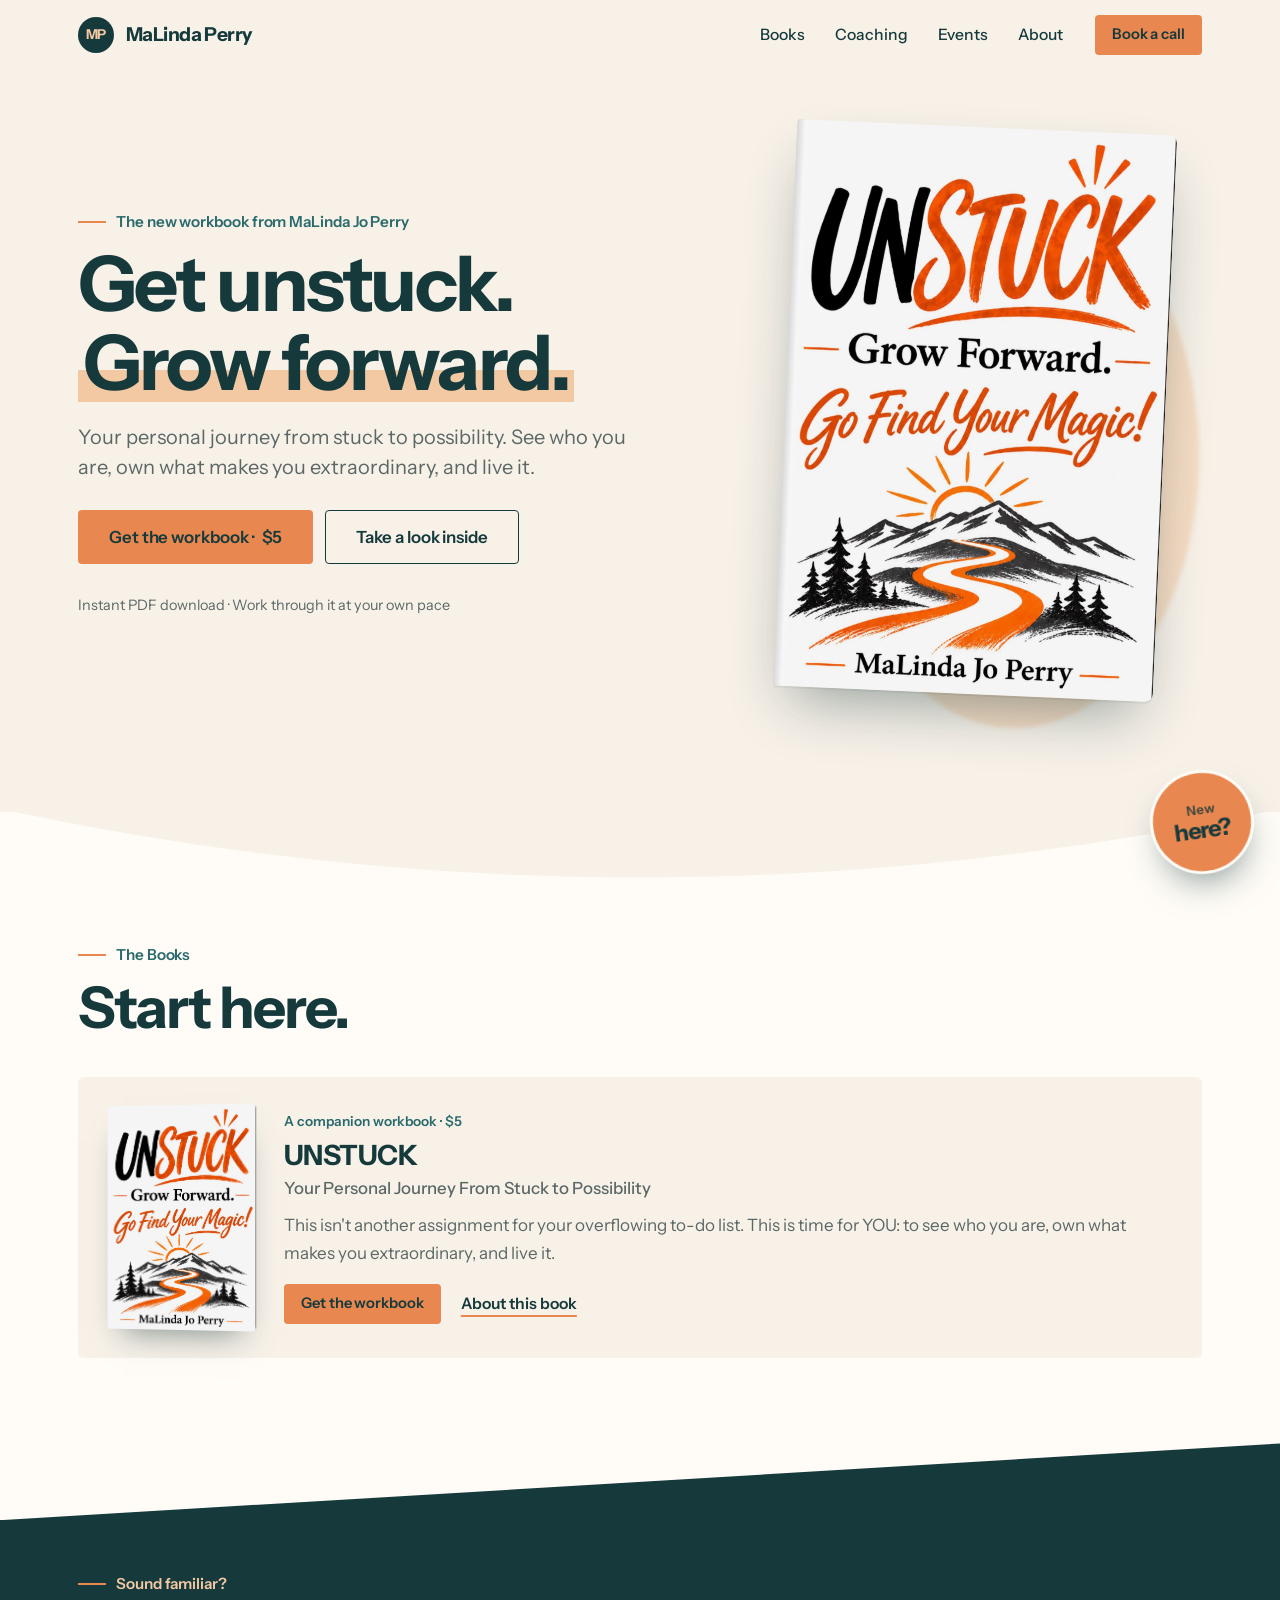
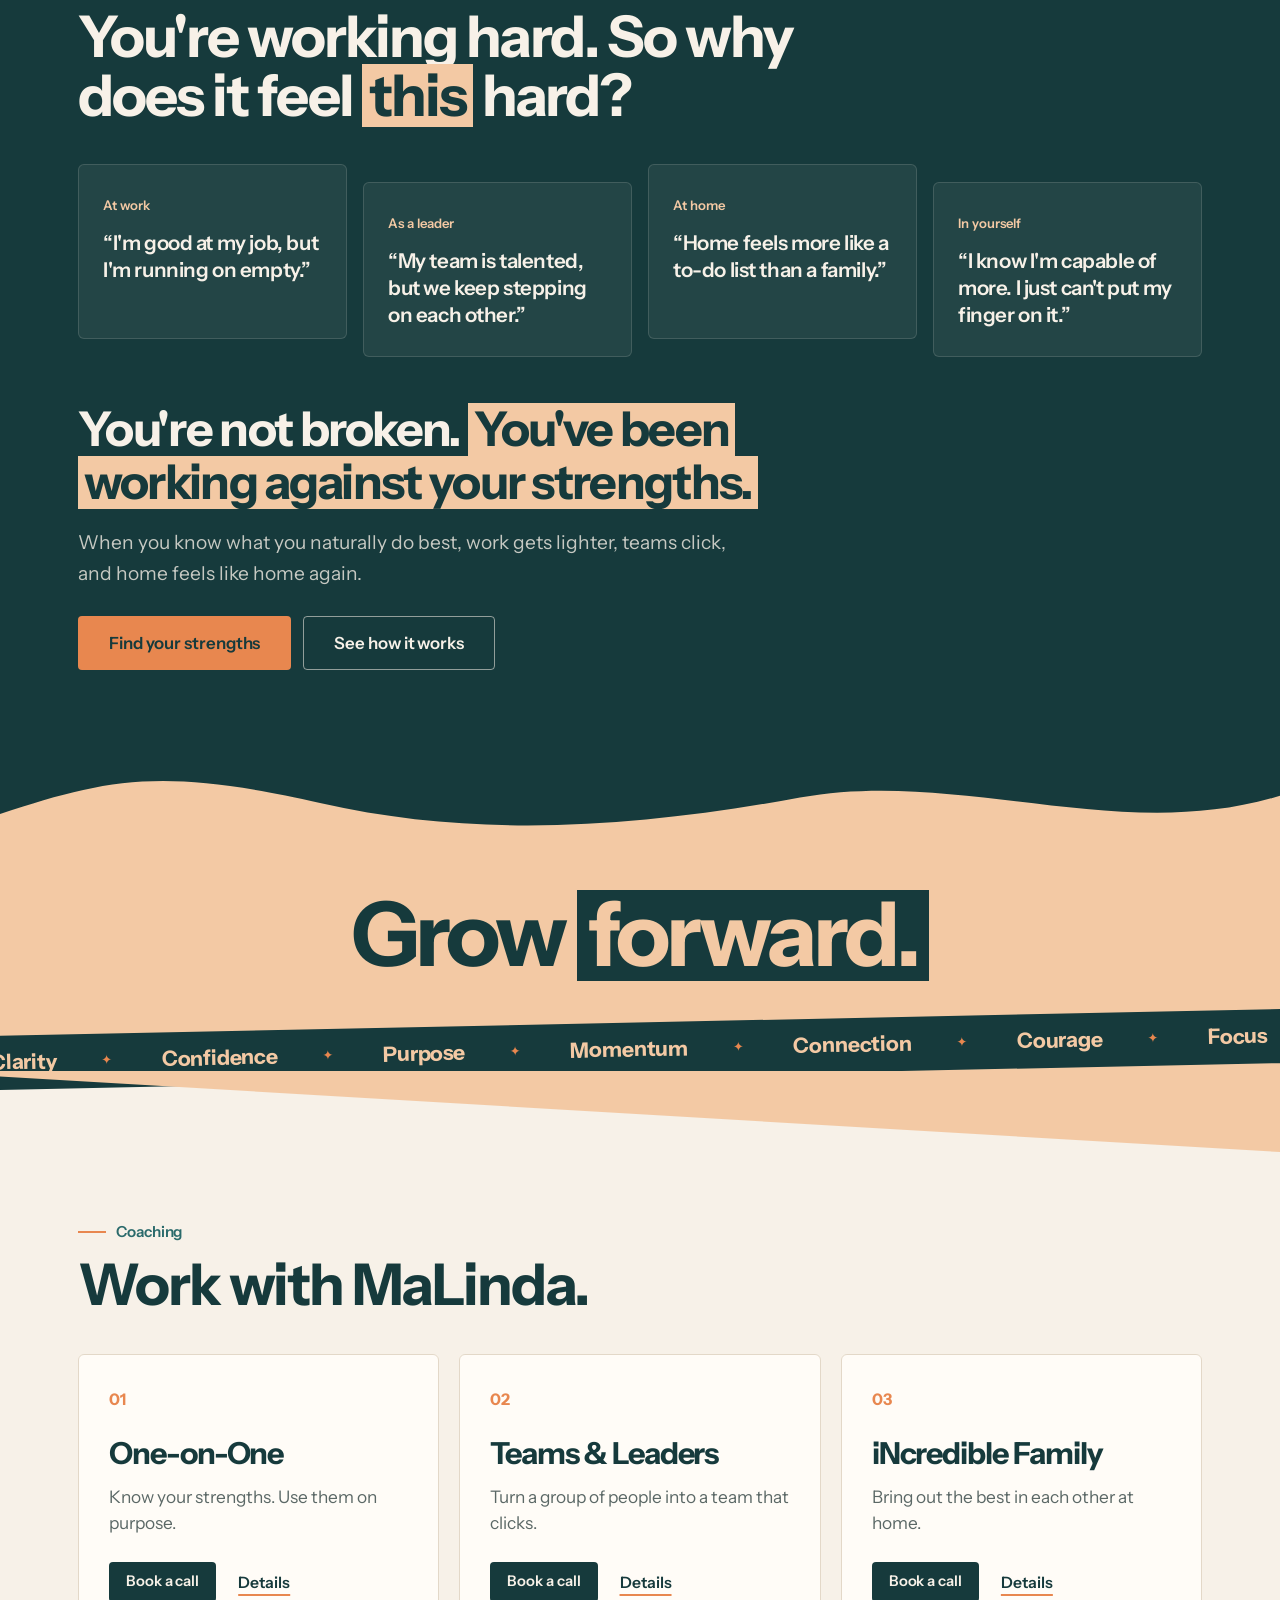
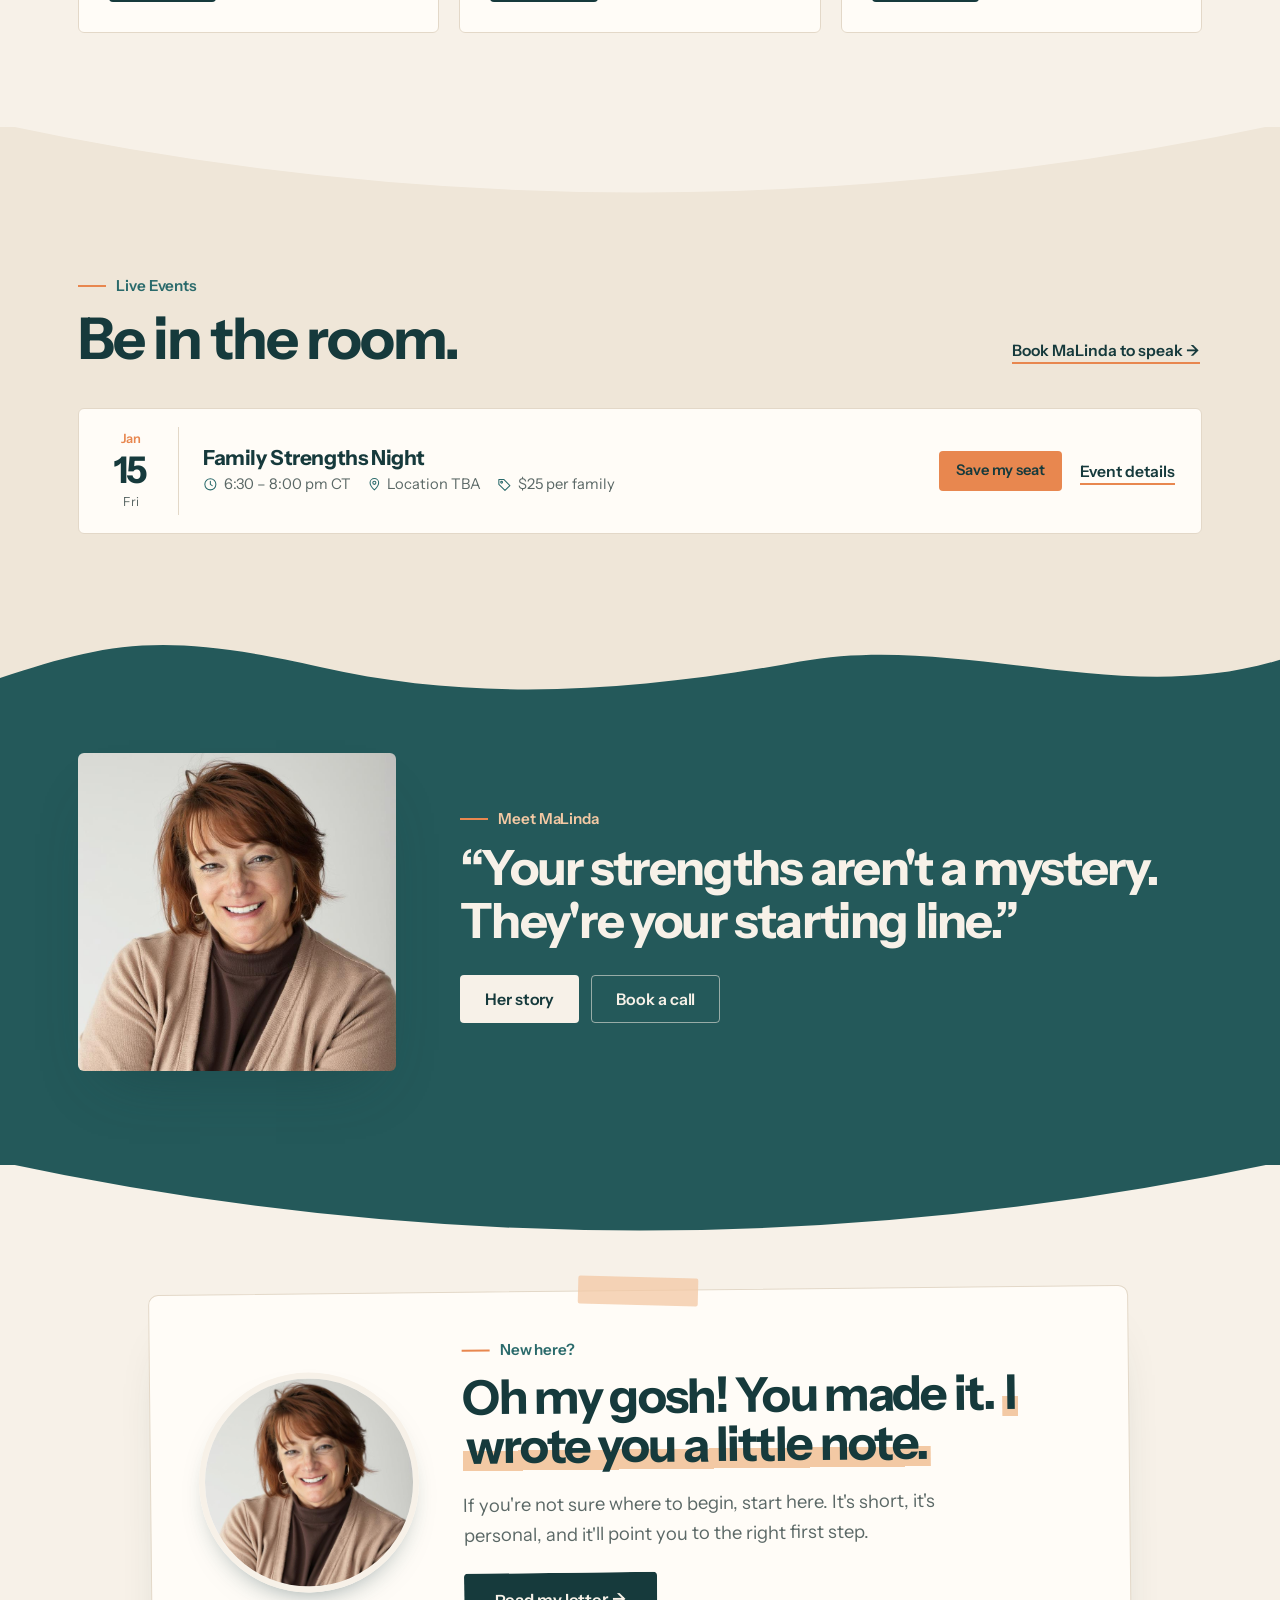
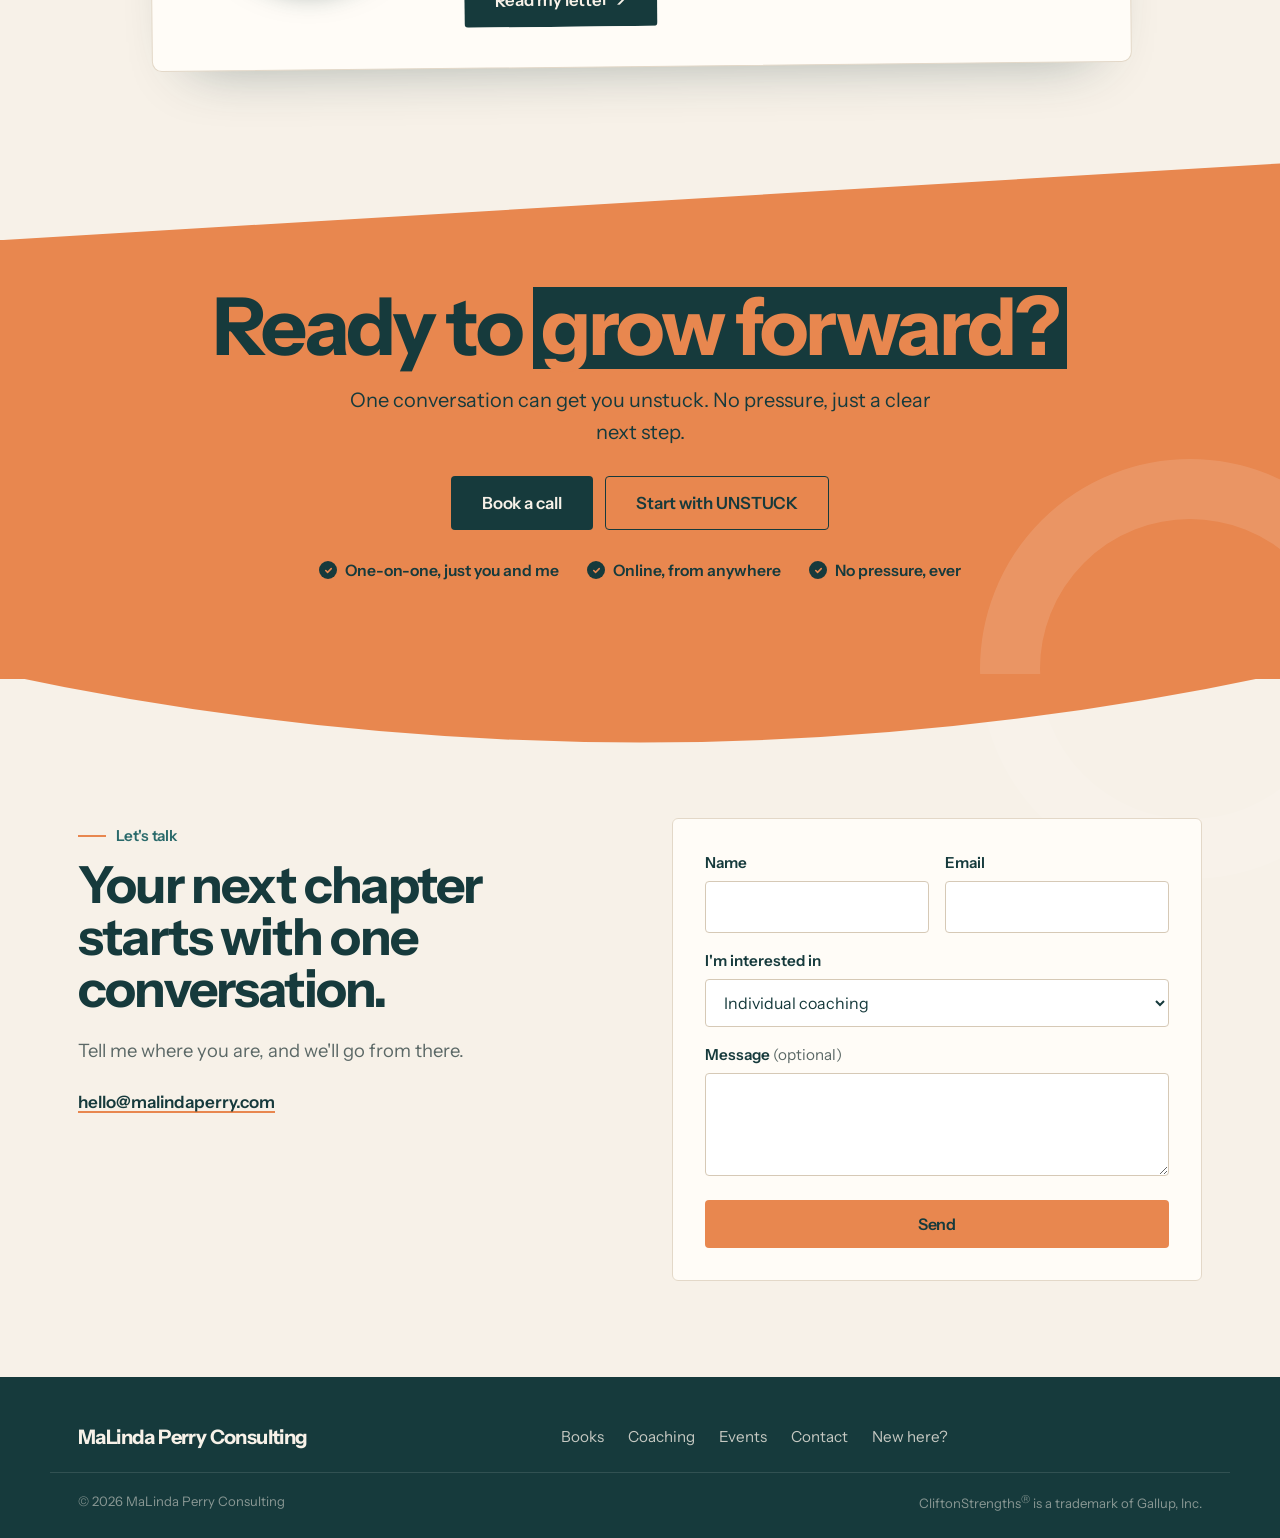
==== public/index.html @ b58b0372 "Buy buttons open Payhip checkout in a new tab (Payhip no longer supports on-page overlay) Co-Authore" ====
<!DOCTYPE html>
<html lang="en">
<head>
  <meta charset="UTF-8">
  <meta name="viewport" content="width=device-width, initial-scale=1">
  <title>MaLinda Perry | Strengths Coach</title>
  <meta name="description" content="Strengths coaching for leaders, teams and families with MaLinda Perry. Books, coaching and live events powered by Gallup CliftonStrengths and iNcredible Family.">
  <link rel="canonical" href="https://malindaperryconsulting.com/">
  <meta property="og:title" content="MaLinda Perry | Strengths Coach">
  <meta property="og:description" content="Stop fixing what's wrong. Build on what's strong.">
  <meta property="og:image" content="https://malindaperryconsulting.com/images/books/unstuck.jpg">
  <meta property="og:url" content="https://malindaperryconsulting.com/">
  <meta name="theme-color" content="#F7F1E8">
  <link rel="icon" href="images/favicon.svg" type="image/svg+xml">
  <link rel="preconnect" href="https://fonts.googleapis.com">
  <link rel="preconnect" href="https://fonts.gstatic.com" crossorigin>
  <link href="https://fonts.googleapis.com/css2?family=Instrument+Sans:wght@400;500;600;700&display=swap" rel="stylesheet">
  <link rel="stylesheet" href="css/site.css?v=23">
</head>
<body>
  <a class="skip" href="#main">Skip to content</a>

  <!-- ============ HEADER ============ -->
  <header class="header" id="top">
    <div class="wrap header-inner">
      <a href="#top" class="brand" aria-label="MaLinda Perry, back to top">
        <span class="brand-mark" aria-hidden="true">MP</span>
        <span class="brand-text">MaLinda Perry</span>
      </a>
      <nav class="nav" id="nav" aria-label="Main">
        <a href="#books">Books</a>
        <a href="#coaching">Coaching</a>
        <a href="#events">Events</a>
        <a href="#about">About</a>
      </nav>
      <a href="#contact" class="btn btn-primary btn-sm js-schedule header-cta">Book a call</a>
      <button class="menu-btn" id="menuBtn" aria-controls="nav" aria-expanded="false" aria-label="Open menu">
        <span></span><span></span>
      </button>
    </div>
  </header>

  <main id="main">

    <!-- ============ HERO ============ -->
    <section class="hero hero-book">
      <div class="wrap hero-grid">
        <div class="hero-copy">
          <p class="kicker">The new workbook from MaLinda Jo Perry</p>
          <h1>Get unstuck. <em>Grow forward.</em></h1>
          <p class="lede">Your personal journey from stuck to possibility. See who you are, own what makes you extraordinary, and live it.</p>
          <div class="hero-actions">
            <a href="https://payhip.com/buy?link=xB8tP" class="btn btn-primary btn-lg" target="_blank" rel="noopener">Get the workbook &middot; <span class="js-price">$5</span></a>
            <a href="/unstuck" class="btn btn-outline-light btn-lg">Take a look inside</a>
          </div>
          <p class="powered">Instant PDF download &middot; Work through it at your own pace</p>
        </div>
        <figure class="hero-cover">
          <a href="/unstuck" aria-label="About the UNSTUCK workbook">
            <img src="images/books/unstuck.jpg" alt="UNSTUCK: Grow Forward. Go Find Your Magic! by MaLinda Jo Perry" width="1097" height="1638">
          </a>
        </figure>
      </div>
    </section>

    <!-- ============ BOOKS (first) ============ -->
    <section class="books-band edge edge-curve" style="--from: var(--cream)" id="books" aria-labelledby="books-title">
      <div class="wrap">
        <header class="head head-light">
          <p class="kicker">The Books</p>
          <h2 id="books-title">Start here.</h2>
        </header>
        <div class="books" id="bookList"><!-- filled from js/site-data.js --></div>
      </div>
    </section>

    <!-- ============ SOUND FAMILIAR? (emotional hook) ============ -->
    <section class="feel edge edge-tilt" style="--from: var(--paper)" aria-labelledby="feel-title">
      <div class="wrap">
        <header class="head">
          <p class="kicker">Sound familiar?</p>
          <h2 id="feel-title">You're working hard. So why does it feel <span class="hl">this</span> hard?</h2>
        </header>
        <div class="feel-grid">
          <blockquote class="feel-card"><span class="feel-tag">At work</span><p>&ldquo;I'm good at my job, but I'm running on empty.&rdquo;</p></blockquote>
          <blockquote class="feel-card"><span class="feel-tag">As a leader</span><p>&ldquo;My team is talented, but we keep stepping on each other.&rdquo;</p></blockquote>
          <blockquote class="feel-card"><span class="feel-tag">At home</span><p>&ldquo;Home feels more like a to-do list than a family.&rdquo;</p></blockquote>
          <blockquote class="feel-card"><span class="feel-tag">In yourself</span><p>&ldquo;I know I'm capable of more. I just can't put my finger on it.&rdquo;</p></blockquote>
        </div>
        <div class="feel-turn">
          <p class="feel-big">You're not broken. <span class="hl">You've been working against your strengths.</span></p>
          <p class="feel-sub">When you know what you naturally do best, work gets lighter, teams click, and home feels like home again.</p>
          <div class="hero-actions">
            <a href="#contact" class="btn btn-primary btn-lg js-schedule">Find your strengths</a>
            <a href="#coaching" class="btn btn-outline-light btn-lg">See how it works</a>
          </div>
        </div>
      </div>
    </section>

    <!-- ============ STATEMENT ============ -->
    <section class="statement edge edge-wave" style="--from: var(--espresso)" aria-label="What changes">
      <div class="wrap">
        <p>Grow <span>forward.</span></p>
      </div>
      <div class="ribbon" aria-hidden="true">
        <div class="ribbon-track">
          <span>Clarity</span><span>Confidence</span><span>Purpose</span><span>Momentum</span><span>Connection</span><span>Courage</span><span>Focus</span><span>Joy</span>
          <span>Clarity</span><span>Confidence</span><span>Purpose</span><span>Momentum</span><span>Connection</span><span>Courage</span><span>Focus</span><span>Joy</span>
        </div>
      </div>
    </section>

    <!-- ============ COACHING ============ -->
    <section class="section edge edge-tilt-r" style="--from: var(--apricot)" id="coaching" aria-labelledby="coaching-title">
      <div class="wrap">
        <header class="head">
          <p class="kicker kicker-dark">Coaching</p>
          <h2 id="coaching-title">Work with MaLinda.</h2>
        </header>

        <div class="offers">
          <article class="offer">
            <span class="offer-n">01</span>
            <h3>One-on-One</h3>
            <p>Know your strengths. Use them on purpose.</p>
            <div class="offer-actions">
              <a href="#contact" class="btn btn-teal btn-sm js-schedule" data-interest="Individual coaching">Book a call</a>
              <button class="btn-text" data-modal="m-individual">Details</button>
            </div>
          </article>
          <article class="offer">
            <span class="offer-n">02</span>
            <h3>Teams &amp; Leaders</h3>
            <p>Turn a group of people into a team that clicks.</p>
            <div class="offer-actions">
              <a href="#contact" class="btn btn-teal btn-sm js-schedule" data-interest="Team coaching">Book a call</a>
              <button class="btn-text" data-modal="m-team">Details</button>
            </div>
          </article>
          <article class="offer">
            <span class="offer-n">03</span>
            <h3>iNcredible Family</h3>
            <p>Bring out the best in each other at home.</p>
            <div class="offer-actions">
              <a href="#contact" class="btn btn-teal btn-sm js-schedule" data-interest="Family coaching">Book a call</a>
              <button class="btn-text" data-modal="m-family">Details</button>
            </div>
          </article>
        </div>
      </div>
    </section>

    <!-- ============ EVENTS ============ -->
    <section class="section section-alt edge edge-curve" style="--from: var(--cream)" id="events" aria-labelledby="events-title">
      <div class="wrap">
        <header class="head head-row">
          <div>
            <p class="kicker kicker-dark">Live Events</p>
            <h2 id="events-title">Be in the room.</h2>
          </div>
          <a href="#contact" class="btn-text js-interest" data-interest="Speaking / event">Book MaLinda to speak &rarr;</a>
        </header>
        <div class="events" id="eventList"><!-- filled from js/site-data.js --></div>
      </div>
    </section>

    <!-- ============ ABOUT ============ -->
    <section class="about edge edge-wave" style="--from: var(--cream-2)" id="about" aria-labelledby="about-title">
      <div class="wrap about-grid">
        <div class="about-photo">
          <img src="images/headshot.jpg" alt="" width="896" height="1088" loading="lazy">
        </div>
        <div class="about-copy">
          <p class="kicker">Meet MaLinda</p>
          <h2 id="about-title">&ldquo;Your strengths aren't a mystery. They're your starting line.&rdquo;</h2>
          <div class="hero-actions">
            <button class="btn btn-light" data-modal="m-about">Her story</button>
            <a href="#contact" class="btn btn-outline-light js-schedule">Book a call</a>
          </div>
        </div>
      </div>
    </section>

    <!-- ============ NEW HERE? (leads to MaLinda's letter at /start) ============ -->
    <section class="new-here edge edge-curve" style="--from: var(--lagoon-dark)" aria-labelledby="new-title">
      <div class="wrap">
        <a href="/start" class="note-card">
          <img class="note-photo" src="images/headshot.jpg" alt="" width="896" height="1088" loading="lazy">
          <div class="note-body">
            <p class="kicker">New here?</p>
            <h2 id="new-title">Oh my gosh! You made it. <span class="hl">I wrote you a little note.</span></h2>
            <p class="note-sub">If you're not sure where to begin, start here. It's short, it's personal, and it'll point you to the right first step.</p>
            <span class="btn btn-teal btn-lg">Read my letter &rarr;</span>
          </div>
        </a>
      </div>
    </section>

    <!-- ============ BIG CALL TO ACTION ============ -->
    <section class="cta-band edge edge-tilt" style="--from: var(--cream)" aria-labelledby="cta-title">
      <div class="wrap cta-inner">
        <h2 id="cta-title">Ready to <span class="hl-dark">grow forward?</span></h2>
        <p class="cta-sub">One conversation can get you unstuck. No pressure, just a clear next step.</p>
        <div class="hero-actions cta-actions">
          <a href="#contact" class="btn btn-teal btn-lg js-schedule">Book a call</a>
          <a href="#books" class="btn btn-ghost btn-lg">Start with UNSTUCK</a>
        </div>
        <ul class="assure">
          <li>One-on-one, just you and me</li>
          <li>Online, from anywhere</li>
          <li>No pressure, ever</li>
        </ul>
      </div>
    </section>

    <!-- ============ CONTACT ============ -->
    <section class="section edge edge-curve" style="--from: var(--terracotta)" id="contact" aria-labelledby="contact-title">
      <div class="wrap contact-grid">
        <div>
          <p class="kicker kicker-dark">Let's talk</p>
          <h2 id="contact-title">Your next chapter starts with one conversation.</h2>
          <p class="sub">Tell me where you are, and we'll go from there.</p>
          <a href="#contact" class="btn btn-teal js-schedule schedule-only" hidden>Pick a time</a>
          <p class="mail"><a class="js-email" href="#">Email</a></p>
        </div>

        <form class="form" name="contact" method="POST" action="/api/contact">
          <p class="hp"><label>Leave this empty: <input name="company" tabindex="-1" autocomplete="off"></label></p>
          <div class="field-row">
            <div class="field">
              <label for="f-name">Name</label>
              <input id="f-name" name="name" autocomplete="name" required>
            </div>
            <div class="field">
              <label for="f-email">Email</label>
              <input id="f-email" type="email" name="email" autocomplete="email" required>
            </div>
          </div>
          <div class="field">
            <label for="f-interest">I'm interested in</label>
            <select id="f-interest" name="interest">
              <option>Individual coaching</option>
              <option>Team coaching</option>
              <option>Family coaching</option>
              <option>Books</option>
              <option>An event</option>
              <option>Speaking / event</option>
              <option>Something else</option>
            </select>
          </div>
          <div class="field">
            <label for="f-msg">Message <span class="opt">(optional)</span></label>
            <textarea id="f-msg" name="message" rows="3"></textarea>
          </div>
          <button class="btn btn-primary btn-block" type="submit">Send</button>
        </form>
      </div>
    </section>
  </main>

  <!-- ============ FOOTER ============ -->
  <footer class="footer">
    <div class="wrap footer-inner">
      <p class="footer-brand">MaLinda Perry Consulting</p>
      <nav class="footer-nav" aria-label="Footer">
        <a href="#books">Books</a>
        <a href="#coaching">Coaching</a>
        <a href="#events">Events</a>
        <a href="#contact">Contact</a>
        <a href="/start">New here?</a>
      </nav>
      <div class="footer-social" id="social"></div>
    </div>
    <div class="wrap footer-legal">
      <p>&copy; <span id="year">2026</span> MaLinda Perry Consulting</p>
      <p>CliftonStrengths<sup>®</sup> is a trademark of Gallup, Inc.</p>
    </div>
  </footer>

  <!-- Round "New here?" button, always in reach (goes to MaLinda's letter) -->
  <a href="/start" class="new-round" aria-label="New here? Read MaLinda's note on where to start">
    <span class="new-round-top">New</span>
    <span class="new-round-main">here?</span>
  </a>

  <!-- Mobile sticky action bar -->
  <nav class="mobile-bar" aria-label="Quick actions">
    <a href="#contact" class="btn btn-primary btn-sm js-schedule">Book a call</a>
    <a href="#books" class="btn btn-ghost btn-sm">Books</a>
    <a href="#events" class="btn btn-ghost btn-sm">Events</a>
  </nav>

  <!-- ============ MODAL SHELL ============ -->
  <dialog class="modal" id="modal" aria-labelledby="modal-title">
    <div class="modal-inner">
      <button class="modal-close" data-close aria-label="Close">
        <svg viewBox="0 0 24 24"><path d="M6 6l12 12M18 6 6 18"/></svg>
      </button>
      <div id="modalBody"></div>
    </div>
  </dialog>

  <!-- ============ MODAL CONTENT ============ -->
  <template id="m-individual">
    <p class="kicker kicker-dark">One-on-One</p>
    <h2 id="modal-title">Know your strengths. Use them on purpose.</h2>
    <p>For anyone at a crossroads, stepping into something bigger, or ready to stop second-guessing what they're good at.</p>
    <ul class="ticks">
      <li>Your CliftonStrengths assessment and full results</li>
      <li>A one-on-one debrief of your top strengths</li>
      <li>Coaching sessions by video or phone</li>
      <li>A clear plan after every session</li>
    </ul>
    <div class="modal-actions">
      <a href="#contact" class="btn btn-primary js-schedule" data-interest="Individual coaching">Book a call</a>
    </div>
  </template>

  <template id="m-team">
    <p class="kicker kicker-dark">Teams &amp; Leaders</p>
    <h2 id="modal-title">Turn a group of people into a team that clicks.</h2>
    <p>See how each person works best, divide the work around it, and cut the friction.</p>
    <ul class="ticks">
      <li>CliftonStrengths for every team member</li>
      <li>A team strengths map you'll keep using</li>
      <li>Live workshop, half or full day, on-site or online</li>
      <li>Follow-up coaching for leaders</li>
    </ul>
    <div class="modal-actions">
      <a href="#contact" class="btn btn-primary js-schedule" data-interest="Team coaching">Talk about your team</a>
    </div>
  </template>

  <template id="m-family">
    <p class="kicker kicker-dark">iNcredible Family</p>
    <h2 id="modal-title">Bring out the best in each other at home.</h2>
    <p>Strengths aren't just for work. Help everyone in the family see what they bring, and use it every day.</p>
    <ul class="ticks">
      <li>Strengths insights for each family member</li>
      <li>Guided family sessions</li>
      <li>Simple tools for routines, conflict and encouragement</li>
      <li>Support for busy working parents</li>
    </ul>
    <div class="modal-actions">
      <a href="#contact" class="btn btn-primary js-schedule" data-interest="Family coaching">Book a family call</a>
    </div>
  </template>

  <template id="m-about">
    <p class="kicker kicker-dark">Meet MaLinda</p>
    <h2 id="modal-title">MaLinda Perry</h2>
    <!-- TODO: replace with MaLinda's own bio (background, certifications, family, where she's based). -->
    <p>MaLinda Perry is a Gallup Certified Strengths Coach, an iNcredible Family Master Coach, and the author of <em>UNSTUCK: Your Personal Journey From Stuck to Possibility</em>. She works with individuals, teams and families.</p>
    <p>She uses Gallup's CliftonStrengths and the iNcredible Family approach to help people name what they do best and build their lives and work around it.</p>
    <div class="modal-actions">
      <a href="#contact" class="btn btn-primary js-schedule">Book a call</a>
    </div>
  </template>

  <script src="js/site-data.js?v=6"></script>
  <script src="js/site.js?v=6"></script>
</body>
</html>
---- public/css/site.css ----
/* =============================================================
   MaLinda Perry — main site
   Confident like a bestselling-author site (big sentence-case
   headlines, highlighter accents, lots of air), warmed with a
   Venice-over-coffee palette: cream, espresso, apricot, terracotta,
   lagoon teal.
   ============================================================= */
:root {
  --cream: #F7F1E8;
  --cream-2: #EFE6D8;
  --paper: #FFFCF7;
  --espresso: #163A3C;       /* deep teal: text + dark sections (name kept for the stylesheet) */
  --espresso-2: #1F4B4D;
  --muted: #5B6866;
  --line: #E3D8C8;
  --terracotta: #E8874F;     /* main buttons: light orange with deep-teal text */
  --terracotta-hi: #DD7740;
  --apricot: #F3C9A4;        /* highlighter swipe */
  --apricot-soft: #F8E2CE;
  --lagoon: #2A6A6B;         /* secondary accent */
  --lagoon-dark: #24595A;
  --on-dark: rgba(247, 241, 232, .78);

  --display: "Instrument Sans", "Inter", system-ui, -apple-system, "Segoe UI", sans-serif;
  --sans: "Instrument Sans", "Inter", system-ui, -apple-system, "Segoe UI", Roboto, sans-serif;
  --radius: 6px;
  --shadow-lg: 0 30px 60px -30px rgba(22, 58, 60, .45);
  --wrap: 1180px;
  --header-h: 70px;
}

*, *::before, *::after { box-sizing: border-box; }
html { scroll-behavior: smooth; scroll-padding-top: var(--header-h); -webkit-text-size-adjust: 100%; }
body { margin: 0; background: var(--cream); color: var(--espresso); font: 400 17px/1.6 var(--sans); -webkit-font-smoothing: antialiased; overflow-x: hidden; }
img { max-width: 100%; display: block; height: auto; }
a { color: var(--espresso); text-underline-offset: 3px; }
h1, h2, h3 { font-family: var(--display); font-weight: 700; line-height: 1.02; margin: 0 0 .4em; letter-spacing: -.035em; color: var(--espresso); }
h2 { font-size: clamp(2.2rem, 4.6vw, 3.6rem); }
h3 { font-size: 1.4rem; line-height: 1.15; letter-spacing: -.02em; }
p { margin: 0 0 1em; }
svg { width: 1em; height: 1em; fill: none; stroke: currentColor; stroke-width: 1.7; stroke-linecap: round; stroke-linejoin: round; }
:focus-visible { outline: 3px solid var(--terracotta); outline-offset: 3px; border-radius: 4px; }
[hidden] { display: none !important; }
.sr-only { position: absolute; width: 1px; height: 1px; overflow: hidden; clip: rect(0 0 0 0); white-space: nowrap; }
.skip { position: absolute; left: 12px; top: -60px; background: var(--espresso); color: var(--cream); padding: 10px 16px; border-radius: 4px; z-index: 100; }
.skip:focus { top: 12px; }
.wrap { width: 100%; max-width: var(--wrap); margin: 0 auto; padding: 0 28px; }

/* small label above headings: quiet, sentence case */
.kicker { font: 600 .95rem/1.2 var(--sans); letter-spacing: -.005em; color: var(--lagoon); margin-bottom: 14px; display: inline-flex; align-items: center; gap: 10px; }
.kicker::before { content: ""; width: 28px; height: 2px; background: var(--terracotta); }
.kicker-dark { color: var(--lagoon); }

/* the highlighter swipe, used on key words */
.hl, .hero h1 em, .statement span {
  font-style: normal;
  background: linear-gradient(transparent 58%, var(--apricot) 58%, var(--apricot) 92%, transparent 92%);
  -webkit-box-decoration-break: clone; box-decoration-break: clone;
  padding: 0 .06em;
}

/* ---------- Buttons ---------- */
.btn {
  --bg: var(--espresso); --fg: var(--cream); --bd: transparent;
  display: inline-flex; align-items: center; justify-content: center; gap: 8px;
  min-height: 48px; padding: 12px 24px; font: 600 1rem/1.2 var(--sans); letter-spacing: -.005em;
  color: var(--fg); background: var(--bg); border: 1.5px solid var(--bd); border-radius: 4px;
  text-decoration: none; cursor: pointer; white-space: nowrap;
  transition: background .2s ease, color .2s ease, border-color .2s ease, transform .2s ease;
}
.btn:hover { color: var(--fg); transform: translateY(-1px); }
.btn-lg { min-height: 54px; padding: 14px 30px; font-size: 1.05rem; }
.btn-sm { min-height: 40px; padding: 8px 16px; font-size: .92rem; }
.btn-block { width: 100%; }
.btn-primary { --bg: var(--terracotta); --fg: var(--espresso); }
.btn-primary:hover { --bg: var(--terracotta-hi); }
.btn-teal { --bg: var(--espresso); --fg: var(--cream); }
.btn-teal:hover { --bg: var(--espresso-2); }
.btn-ghost { --bg: transparent; --fg: var(--espresso); --bd: var(--espresso); }
.btn-ghost:hover { --bg: var(--espresso); --fg: var(--cream); }
.btn-light { --bg: var(--cream); --fg: var(--espresso); }
.btn-light:hover { --bg: #fff; --fg: var(--espresso); }
.btn-outline-light { --bg: transparent; --fg: var(--cream); --bd: rgba(247, 241, 232, .55); }
.btn-outline-light:hover { --bg: var(--cream); --bd: var(--cream); --fg: var(--espresso); }
.btn-text { background: none; border: 0; padding: 8px 2px; cursor: pointer; font: 600 .98rem var(--sans); color: var(--espresso); text-decoration: underline; text-decoration-thickness: 2px; text-decoration-color: var(--terracotta); text-underline-offset: 6px; }
.btn-text:hover { color: var(--terracotta); }

/* ---------- Header ---------- */
.header { position: sticky; top: 0; z-index: 50; background: rgba(247, 241, 232, .92); backdrop-filter: saturate(140%) blur(12px); -webkit-backdrop-filter: saturate(140%) blur(12px); border-bottom: 1px solid transparent; transition: border-color .2s; }
.header.scrolled { border-bottom-color: var(--line); }
.header-inner { display: flex; align-items: center; gap: 32px; height: var(--header-h); }
.brand { display: flex; align-items: center; gap: 12px; color: var(--espresso); text-decoration: none; margin-right: auto; }
.brand-mark { width: 36px; height: 36px; display: grid; place-items: center; border-radius: 50%; background: var(--espresso); color: var(--apricot); font: 700 .85rem/1 var(--display); letter-spacing: -.02em; }
.brand-text { font: 700 1.2rem/1 var(--display); letter-spacing: -.03em; }
.nav { display: flex; gap: 30px; }
.nav a { color: var(--espresso); text-decoration: none; font-weight: 500; font-size: .98rem; position: relative; padding: 6px 0; isolation: isolate; }
.nav a::after { content: ""; position: absolute; left: 0; right: 100%; bottom: 4px; height: 6px; background: var(--apricot); z-index: -1; transition: right .25s; }
.nav a:hover::after, .nav a.active::after { right: 0; }
.menu-btn { display: none; }

/* ---------- Hero ---------- */
.hero { position: relative; background: var(--cream); overflow: hidden; padding: 48px 0 80px; }
.glow { display: none; }
.hero-grid { position: relative; display: grid; grid-template-columns: 1.3fr .7fr; gap: 56px; align-items: center; }
.hero h1 { font-size: clamp(2.8rem, 6.2vw, 5.2rem); margin-bottom: 20px; }
.hero h1 em { display: inline; }
.lede { font-size: 1.25rem; line-height: 1.5; color: var(--muted); max-width: 28em; }
.hero-actions { display: flex; flex-wrap: wrap; gap: 12px; margin-top: 28px; }
.hero .btn-outline-light { --fg: var(--espresso); --bd: var(--espresso); }
.hero .btn-outline-light:hover { --bg: var(--espresso); --fg: var(--cream); }
.powered { margin: 30px 0 0; font-size: .9rem; color: var(--muted); }
.hero-photo { margin: 0; position: relative; justify-self: center; width: min(100%, 380px); }
.hero-photo::before { content: ""; position: absolute; inset: 22px -22px -22px 22px; background: var(--apricot-soft); border-radius: var(--radius); }
.hero-photo img { position: relative; width: 100%; aspect-ratio: 4 / 5; object-fit: cover; object-position: 50% 18%; border-radius: var(--radius); box-shadow: var(--shadow-lg); }

/* ---------- Books ---------- */
.books-band { background: var(--paper); padding: 84px 0; border-top: 1px solid var(--line); border-bottom: 1px solid var(--line); }
.head { margin-bottom: 40px; max-width: 720px; }
.head-light h2 { color: var(--espresso); }
.head-row { max-width: none; display: flex; justify-content: space-between; align-items: flex-end; gap: 24px; flex-wrap: wrap; }
.head-row h2 { margin-bottom: 0; }
.books { display: grid; grid-template-columns: repeat(auto-fit, minmax(min(100%, 460px), 1fr)); gap: 28px; }
.book { display: grid; grid-template-columns: 150px 1fr; gap: 28px; align-items: center; padding: 28px; border-radius: var(--radius); background: var(--cream); transition: background .3s; }
.book:hover { background: var(--cream-2); }
.book-cover { aspect-ratio: 2 / 3; border-radius: 2px 5px 5px 2px; overflow: hidden; box-shadow: 0 18px 30px -16px rgba(22, 58, 60, .55), inset 5px 0 0 rgba(0, 0, 0, .12); transform: perspective(800px) rotateY(-8deg); transition: transform .4s; }
.book:hover .book-cover { transform: perspective(800px) rotateY(0); }
.book-cover img { width: 100%; height: 100%; object-fit: cover; }
.cover-art { height: 100%; display: flex; flex-direction: column; justify-content: space-between; padding: 16px 14px 14px 18px; background: var(--lagoon); color: var(--cream); position: relative; }
.book:nth-child(even) .cover-art { background: var(--espresso); color: var(--apricot); }
.cover-art::before { content: ""; position: absolute; left: 7px; top: 0; bottom: 0; width: 1px; background: rgba(255, 255, 255, .18); }
.cover-art b { font: 700 1.15rem/1.05 var(--display); letter-spacing: -.03em; }
.cover-art small { font-size: .62rem; letter-spacing: .16em; text-transform: uppercase; opacity: .8; font-weight: 600; }
.cover-arch { display: none; }
.book-meta { font-size: .85rem; font-weight: 600; color: var(--lagoon); margin-bottom: 6px; }
.book h3 { font-size: 1.75rem; margin-bottom: .15em; }
.book-sub { font-weight: 500; color: var(--muted); font-size: 1.05rem; margin-bottom: .6em; }
.book > div > p:not(.book-meta):not(.book-sub) { color: var(--muted); }
.book .card-actions { display: flex; flex-wrap: wrap; align-items: center; gap: 10px 18px; margin-top: 6px; }
.soon { font-size: .9rem; font-weight: 500; color: var(--muted); }
.empty { text-align: center; padding: 44px 24px; border: 1px solid var(--line); border-radius: var(--radius); color: var(--muted); background: var(--paper); }
.empty h3 { color: var(--espresso); }

/* ---------- Statement ---------- */
.statement { background: var(--espresso); color: var(--cream); padding: 64px 0; overflow: hidden; }
.statement p { margin: 0; font: 700 clamp(2.6rem, 7vw, 5.6rem)/1 var(--display); letter-spacing: -.045em; text-align: center; color: var(--cream); }
.statement span { color: var(--espresso); background: linear-gradient(transparent 12%, var(--apricot) 12%, var(--apricot) 92%, transparent 92%); padding: 0 .12em; }

/* ---------- Sections ---------- */
.section { padding: 96px 0; }
.section-alt { background: var(--cream-2); }
.sub { color: var(--muted); font-size: 1.15rem; max-width: 32em; }

/* ---------- Offers ---------- */
.offers { display: grid; grid-template-columns: repeat(3, 1fr); gap: 20px; }
.offer { position: relative; display: flex; flex-direction: column; background: var(--paper); border-radius: var(--radius); padding: 34px 30px 30px; border: 1px solid var(--line); transition: border-color .3s ease, transform .3s ease; }
.offer::before { content: none; }
.offer:hover { border-color: var(--espresso); transform: translateY(-3px); }
.offer-n { font: 700 1rem var(--display); color: var(--terracotta); margin-bottom: 28px; }
.offer h3 { font-size: 1.9rem; letter-spacing: -.035em; }
.offer p { font-size: 1.08rem; line-height: 1.5; color: var(--muted); margin-bottom: 26px; }
.offer-actions { margin-top: auto; display: flex; align-items: center; flex-wrap: wrap; gap: 8px 20px; }

/* ---------- Events ---------- */
.events { display: grid; gap: 12px; }
.event { display: grid; grid-template-columns: 76px 1fr auto; gap: 24px; align-items: center; background: var(--paper); border-radius: var(--radius); padding: 18px 24px; border: 1px solid var(--line); transition: border-color .25s; }
.event:hover { border-color: var(--espresso); }
.event-date { text-align: center; line-height: 1; padding: 6px 20px 6px 0; border-right: 1px solid var(--line); }
.event-date .m { display: block; font-size: .8rem; font-weight: 600; color: var(--terracotta); }
.event-date .d { display: block; font: 700 2.3rem/1 var(--display); letter-spacing: -.04em; margin: 6px 0 4px; }
.event-date .w { font-size: .78rem; color: var(--muted); }
.event h3 { font-size: 1.3rem; margin-bottom: .15em; }
.event-info { display: flex; flex-wrap: wrap; gap: 4px 16px; font-size: .92rem; color: var(--muted); }
.event-info span { display: inline-flex; align-items: center; gap: 6px; }
.event-info svg { color: var(--lagoon); }
.event > div > p { display: none; }
.event .card-actions { display: flex; align-items: center; gap: 6px 16px; }

/* ---------- About ---------- */
.about { background: var(--lagoon-dark); color: var(--cream); padding: 96px 0; position: relative; overflow: hidden; }
.about::before { content: none; }
.about .kicker { color: var(--apricot); }
.about-grid { position: relative; display: grid; grid-template-columns: .6fr 1.4fr; gap: 64px; align-items: center; }
.about-photo img { border-radius: var(--radius); aspect-ratio: 1; object-fit: cover; object-position: 50% 20%; width: 100%; box-shadow: var(--shadow-lg); }
.about h2 { color: var(--cream); font-size: clamp(2rem, 3.8vw, 3.1rem); line-height: 1.08; }

/* ---------- Contact ---------- */
.contact-grid { display: grid; grid-template-columns: 1fr 1fr; gap: 64px; align-items: start; }
.contact-grid h2 { font-size: clamp(2.2rem, 4vw, 3.2rem); }
.mail { margin-top: 24px; font-weight: 600; }
.mail a { text-decoration-color: var(--terracotta); text-decoration-thickness: 2px; }
.form { background: var(--paper); border-radius: var(--radius); padding: 32px; border: 1px solid var(--line); }
.field-row { display: grid; grid-template-columns: 1fr 1fr; gap: 16px; }
.field { margin-bottom: 16px; }
.field label { display: block; font-weight: 600; font-size: .95rem; margin-bottom: 6px; }
.opt { font-weight: 400; color: var(--muted); }
.field input, .field select, .field textarea { width: 100%; font: inherit; font-size: 16px; color: var(--espresso); background: #fff; border: 1px solid #D6C9B6; border-radius: 4px; padding: 12px 14px; transition: border-color .2s, box-shadow .2s; }
.field input:focus, .field select:focus, .field textarea:focus { outline: none; border-color: var(--espresso); box-shadow: 0 0 0 3px var(--apricot-soft); }
.hp { position: absolute; left: -9999px; }
.form-error { color: var(--terracotta); font-size: .92rem; margin: 12px 0 0; }

/* ---------- Footer ---------- */
.footer { background: var(--espresso); color: var(--on-dark); padding: 48px 0 24px; font-size: .95rem; }
.footer-inner { display: flex; flex-wrap: wrap; justify-content: space-between; gap: 20px; align-items: center; padding-bottom: 22px; border-bottom: 1px solid rgba(247, 241, 232, .12); }
.footer-brand { font: 700 1.25rem var(--display); letter-spacing: -.03em; color: var(--cream); margin: 0; }
.footer-nav { display: flex; flex-wrap: wrap; gap: 8px 24px; }
.footer a { color: var(--on-dark); text-decoration: none; }
.footer a:hover { color: var(--apricot); }
.footer-social { display: flex; gap: 10px; }
.footer-social a { width: 40px; height: 40px; border-radius: 50%; display: grid; place-items: center; border: 1px solid rgba(247, 241, 232, .3); font-size: 18px; }
.footer-legal { display: flex; flex-wrap: wrap; justify-content: space-between; gap: 8px 24px; padding-top: 18px; font-size: .82rem; opacity: .65; }
.footer-legal p { margin: 0; }

/* ---------- Modal ---------- */
.modal { border: 0; padding: 0; background: transparent; color: var(--espresso); width: min(620px, calc(100% - 32px)); max-height: calc(100dvh - 48px); margin: auto; }
.modal::backdrop { background: rgba(22, 58, 60, .62); backdrop-filter: blur(4px); }
.modal[open] { animation: pop .25s ease-out; }
@keyframes pop { from { opacity: 0; transform: translateY(14px) scale(.98); } }
.modal-inner { position: relative; background: var(--paper); border-radius: 8px; padding: 38px 32px 28px; max-height: calc(100dvh - 48px); overflow-y: auto; overscroll-behavior: contain; box-shadow: var(--shadow-lg); }
.modal-inner::before { content: none; }
.modal-inner h2 { font-size: clamp(1.7rem, 3.4vw, 2.2rem); line-height: 1.08; }
.modal-inner p { color: var(--muted); }
.modal-close { position: absolute; top: 12px; right: 12px; width: 38px; height: 38px; border-radius: 50%; border: 0; background: var(--cream-2); color: var(--espresso); cursor: pointer; display: grid; place-items: center; font-size: 20px; }
.modal-close:hover { background: var(--espresso); color: var(--cream); }
.modal-actions { display: flex; flex-wrap: wrap; gap: 12px; margin-top: 28px; }
.modal-book { display: grid; grid-template-columns: 120px 1fr; gap: 24px; align-items: center; margin-bottom: 16px; }
.modal-book .book-cover { transform: none; }
.modal-facts { display: grid; grid-template-columns: repeat(auto-fit, minmax(140px, 1fr)); gap: 10px; margin: 20px 0; }
.modal-facts div { background: var(--cream); border-radius: 4px; padding: 12px 14px; }
.modal-facts dt { font-size: .78rem; font-weight: 600; color: var(--muted); }
.modal-facts dd { margin: 2px 0 0; font-weight: 600; }
.ticks { list-style: none; padding: 0; margin: 18px 0 0; }
.ticks li { position: relative; padding-left: 30px; margin-bottom: 10px; }
.ticks li::before { content: ""; position: absolute; left: 0; top: .32em; width: 18px; height: 18px; border-radius: 50%; background: var(--apricot) url("data:image/svg+xml,%3Csvg xmlns='http://www.w3.org/2000/svg' viewBox='0 0 24 24' fill='none' stroke='%23163A3C' stroke-width='3.2' stroke-linecap='round' stroke-linejoin='round'%3E%3Cpath d='m6 12 4 4 8-8'/%3E%3C/svg%3E") center / 12px no-repeat; }

/* ---------- Mobile bar ---------- */
.mobile-bar { display: none; }

/* ---------- Reveal ---------- */
.reveal { opacity: 0; transform: translateY(22px); transition: opacity .7s ease, transform .7s cubic-bezier(.2, .7, .2, 1); }
.reveal.in { opacity: 1; transform: none; }
.offers .offer:nth-child(2).reveal { transition-delay: .1s; }
.offers .offer:nth-child(3).reveal { transition-delay: .2s; }
.hero-copy > * { animation: rise .8s cubic-bezier(.2, .7, .2, 1) both; }
.hero-copy > *:nth-child(2) { animation-delay: .08s; }
.hero-copy > *:nth-child(3) { animation-delay: .16s; }
.hero-copy > *:nth-child(4) { animation-delay: .24s; }
.hero-copy > *:nth-child(5) { animation-delay: .32s; }
.hero-photo { animation: rise 1s .2s cubic-bezier(.2, .7, .2, 1) both; }
@keyframes rise { from { opacity: 0; transform: translateY(24px); } }
@media (prefers-reduced-motion: reduce) {
  html { scroll-behavior: auto; }
  *, *::before, *::after { animation: none !important; transition: none !important; }
  .reveal { opacity: 1; transform: none; }
}

/* =============================================================
   Responsive
   ============================================================= */
@media (max-width: 1000px) {
  .offers { grid-template-columns: 1fr; max-width: 620px; }
  .about-grid, .contact-grid { grid-template-columns: 1fr; gap: 44px; }
  .about-photo { max-width: 340px; }
}

@media (max-width: 860px) {
  :root { --header-h: 64px; }
  .header-cta { display: none; }
  .menu-btn { display: grid; place-items: center; gap: 6px; width: 46px; height: 46px; margin-right: -8px; background: none; border: 0; cursor: pointer; padding: 12px; }
  .menu-btn span { display: block; width: 22px; height: 2px; background: var(--espresso); border-radius: 2px; transition: transform .25s; }
  .menu-btn[aria-expanded="true"] span:first-child { transform: translateY(4px) rotate(45deg); }
  .menu-btn[aria-expanded="true"] span:last-child { transform: translateY(-4px) rotate(-45deg); }
  .nav { position: fixed; inset: var(--header-h) 0 auto; flex-direction: column; gap: 0; background: var(--cream); padding: 8px 28px 28px; border-bottom: 1px solid var(--line); box-shadow: 0 30px 40px -24px rgba(22, 58, 60, .35); transform: translateY(-8px); opacity: 0; visibility: hidden; transition: all .2s; }
  .nav.open { transform: none; opacity: 1; visibility: visible; }
  .nav a { padding: 16px 0; border-bottom: 1px solid var(--line); font: 700 1.4rem var(--display); letter-spacing: -.03em; }
  .nav a::after { display: none; }

  .hero { padding: 24px 0 56px; }
  .hero-grid { grid-template-columns: 1fr; gap: 40px; }
  .hero-photo { order: -1; width: min(62%, 240px); }
  .section, .about, .books-band { padding: 60px 0; }
  .head { margin-bottom: 28px; }
  .statement { padding: 44px 0; }

  .mobile-bar { display: grid; grid-template-columns: 1.4fr 1fr 1fr; gap: 8px; position: fixed; left: 0; right: 0; bottom: 0; z-index: 40; padding: 10px 12px calc(10px + env(safe-area-inset-bottom)); background: rgba(255, 252, 247, .97); backdrop-filter: blur(10px); border-top: 1px solid var(--line); transform: translateY(110%); transition: transform .25s ease; }
  .mobile-bar.show { transform: none; }
  .mobile-bar .btn { padding-left: 8px; padding-right: 8px; }
  body { padding-bottom: 72px; }
}

@media (max-width: 560px) {
  body { font-size: 16px; }
  .wrap { padding: 0 18px; }
  .hero h1 { font-size: 2.6rem; }
  .lede { font-size: 1.1rem; }
  .hero-actions .btn { flex: 1 1 100%; }
  .book { grid-template-columns: 100px 1fr; padding: 18px; gap: 18px; align-items: start; }
  .book-cover { width: 100px; }
  .book h3 { font-size: 1.35rem; }
  .offer { padding: 26px 22px 22px; }
  .offer h3 { font-size: 1.6rem; }
  .event { grid-template-columns: 64px 1fr; gap: 16px; padding: 18px; }
  .event-date { padding-right: 14px; }
  .event-date .d { font-size: 2rem; }
  .event .card-actions { grid-column: 1 / -1; }
  .event .card-actions .btn { flex: 1; }
  .field-row { grid-template-columns: 1fr; gap: 0; }
  .form { padding: 22px 18px; }
  .modal { width: 100%; max-width: none; max-height: 92dvh; margin: auto 0 0; }
  .modal-inner { border-radius: 10px 10px 0 0; padding: 36px 22px calc(24px + env(safe-area-inset-bottom)); max-height: 92dvh; }
  .modal[open] { animation-name: slideup; }
  @keyframes slideup { from { transform: translateY(40px); opacity: 0; } }
  .modal-book { grid-template-columns: 90px 1fr; gap: 16px; }
  .modal-actions .btn { flex: 1 1 100%; }
}

/* =============================================================
   Depth: shaped section edges, rotating badge, word ribbon,
   the "Sound familiar?" section and the closing call to action.
   ============================================================= */

/* Shaped edges. A section with .edge draws the PREVIOUS section's colour
   (--from) over its own top in a wave / tilt / curve, so sections flow
   into each other instead of stacking as flat bands. */
.edge { position: relative; margin-top: -2px; padding-top: calc(var(--edge-h) + 48px); }
.edge::before {
  content: ""; position: absolute; left: 0; right: 0; top: -3px; height: calc(var(--edge-h) + 5px);
  background: var(--from); pointer-events: none; z-index: 1;
  -webkit-mask: var(--shape) top / 100% 100% no-repeat; mask: var(--shape) top / 100% 100% no-repeat;
}
:root { --edge-h: clamp(40px, 6vw, 90px); }
.edge-wave { --shape: url("data:image/svg+xml,%3Csvg xmlns='http://www.w3.org/2000/svg' viewBox='0 0 1440 90' preserveAspectRatio='none'%3E%3Cpath d='M0 0H1440V38C1260 92 1080 8 900 40S540 86 360 46 120 20 0 58Z'/%3E%3C/svg%3E"); }
.edge-tilt { --shape: url("data:image/svg+xml,%3Csvg xmlns='http://www.w3.org/2000/svg' viewBox='0 0 1440 90' preserveAspectRatio='none'%3E%3Cpath d='M0 0H1440V6L0 90Z'/%3E%3C/svg%3E"); }
.edge-tilt-r { --shape: url("data:image/svg+xml,%3Csvg xmlns='http://www.w3.org/2000/svg' viewBox='0 0 1440 90' preserveAspectRatio='none'%3E%3Cpath d='M0 0H1440V90L0 6Z'/%3E%3C/svg%3E"); }
.edge-curve { --shape: url("data:image/svg+xml,%3Csvg xmlns='http://www.w3.org/2000/svg' viewBox='0 0 1440 90' preserveAspectRatio='none'%3E%3Cpath d='M0 0H1440Q720 150 0 0Z'/%3E%3C/svg%3E"); }
.books-band.edge { border-top: 0; }
.section.edge { padding-top: calc(var(--edge-h) + 64px); }

/* Rotating "Free 20-min call" badge on the hero photo */
.badge {
  position: absolute; left: -46px; bottom: 34px; width: 124px; height: 124px; border-radius: 50%;
  background: var(--terracotta); color: var(--espresso); display: grid; place-items: center;
  text-decoration: none; box-shadow: 0 14px 30px -12px rgba(22, 58, 60, .55); z-index: 2;
  transition: transform .3s ease;
}
.badge:hover { transform: scale(1.06) rotate(-4deg); color: var(--espresso); }
.badge-ring { position: absolute; inset: 0; width: 100%; height: 100%; animation: spin 18s linear infinite; }
.badge-ring text { font: 700 10.5px var(--sans); letter-spacing: .16em; fill: var(--espresso); }
.badge-arrow { font: 700 1.8rem/1 var(--display); transition: transform .3s; }
.badge:hover .badge-arrow { transform: translateX(3px); }
@keyframes spin { to { transform: rotate(360deg); } }

/* "Grow forward." band: apricot with a drifting ribbon of words */
.statement { background: var(--apricot); color: var(--espresso); padding-bottom: 0; }
.statement p { color: var(--espresso); }
.statement span { color: var(--apricot); background: linear-gradient(transparent 10%, var(--espresso) 10%, var(--espresso) 94%, transparent 94%); }
.ribbon { margin-top: 44px; padding: 16px 0; background: var(--espresso); color: var(--apricot); overflow: hidden; transform: rotate(-1.2deg) scale(1.02); }
.ribbon-track { display: flex; gap: 44px; width: max-content; animation: drift 38s linear infinite; }
.ribbon-track span { font: 700 1.3rem/1 var(--display); letter-spacing: -.02em; white-space: nowrap; display: inline-flex; align-items: center; gap: 44px; }
.ribbon-track span::after { content: "\2726"; font-size: .8rem; color: var(--terracotta); }
@keyframes drift { to { transform: translateX(-50%); } }

/* "Sound familiar?" — the emotional hook */
.feel { background: var(--espresso); color: var(--cream); padding-bottom: 96px; overflow: hidden; }
.feel h2 { color: var(--cream); max-width: 15em; }
.feel .kicker { color: var(--apricot); }
.feel .hl, .feel-big .hl { color: var(--espresso); background: linear-gradient(transparent 6%, var(--apricot) 6%, var(--apricot) 96%, transparent 96%); padding: 0 .12em; }
.feel-grid { display: grid; grid-template-columns: repeat(4, 1fr); gap: 16px; margin: 8px 0 64px; }
.feel-card {
  margin: 0; padding: 26px 24px 28px; border-radius: var(--radius); background: rgba(247, 241, 232, .06);
  border: 1px solid rgba(247, 241, 232, .14); transition: transform .3s ease, background .3s ease, border-color .3s ease;
}
.feel-card:nth-child(even) { transform: translateY(18px); }
.feel-card:hover { background: rgba(247, 241, 232, .1); border-color: var(--apricot); transform: translateY(-4px); }
.feel-card p { margin: 0; font: 600 1.28rem/1.3 var(--display); letter-spacing: -.02em; color: var(--cream); }
.feel-tag { display: inline-block; margin-bottom: 14px; font-size: .82rem; font-weight: 600; color: var(--apricot); }
.feel-turn { max-width: 820px; }
.feel-big { font: 700 clamp(1.9rem, 4vw, 3rem)/1.1 var(--display); letter-spacing: -.035em; color: var(--cream); margin-bottom: 18px; }
.feel-sub { font-size: 1.2rem; color: var(--on-dark); max-width: 34em; }

/* The big closing call to action */
.cta-band { background: var(--terracotta); color: var(--espresso); padding-bottom: 96px; text-align: center; position: relative; overflow: hidden; }
.cta-band::after { content: ""; position: absolute; width: 420px; height: 420px; right: -120px; bottom: -200px; border-radius: 50%; border: 60px solid rgba(255, 255, 255, .12); pointer-events: none; }
.cta-inner { position: relative; z-index: 2; }
.cta-band h2 { font-size: clamp(2.6rem, 6.4vw, 5rem); line-height: 1; margin-bottom: 18px; }
.hl-dark { background: linear-gradient(transparent 10%, var(--espresso) 10%, var(--espresso) 94%, transparent 94%); color: var(--terracotta); padding: 0 .1em; -webkit-box-decoration-break: clone; box-decoration-break: clone; }
.cta-sub { font-size: 1.25rem; max-width: 30em; margin: 0 auto; color: var(--espresso); }
.cta-actions { justify-content: center; }
.assure { list-style: none; padding: 0; margin: 28px 0 0; display: flex; justify-content: center; flex-wrap: wrap; gap: 8px 28px; font-weight: 600; font-size: .98rem; }
.assure li { display: inline-flex; align-items: center; gap: 8px; }
.assure li::before { content: ""; width: 18px; height: 18px; border-radius: 50%; background: var(--espresso) url("data:image/svg+xml,%3Csvg xmlns='http://www.w3.org/2000/svg' viewBox='0 0 24 24' fill='none' stroke='%23E8874F' stroke-width='3.4' stroke-linecap='round' stroke-linejoin='round'%3E%3Cpath d='m6 12 4 4 8-8'/%3E%3C/svg%3E") center / 11px no-repeat; }

/* a touch more lift everywhere */
.offer:hover { box-shadow: 0 24px 40px -28px rgba(22, 58, 60, .5); }
.book:hover { box-shadow: 0 24px 40px -30px rgba(22, 58, 60, .45); }

@media (max-width: 1000px) {
  .feel-grid { grid-template-columns: 1fr 1fr; }
}
@media (max-width: 860px) {
  .badge { width: 96px; height: 96px; left: -26px; bottom: 18px; }
  .badge-ring text { font-size: 10px; }
  .badge-arrow { font-size: 1.4rem; }
  .feel, .cta-band { padding-bottom: 64px; }
  .feel-grid { margin-bottom: 44px; }
}
@media (max-width: 560px) {
  .feel-grid { grid-template-columns: 1fr; gap: 12px; }
  .feel-card:nth-child(even) { transform: none; }
  .feel-card p { font-size: 1.15rem; }
  .cta-actions .btn { flex: 1 1 100%; }
  .assure { flex-direction: column; align-items: center; }
  .ribbon-track span { font-size: 1.1rem; }
}
@media (prefers-reduced-motion: reduce) {
  .badge-ring, .ribbon-track { animation: none !important; }
}

/* Shaped sections clip sideways only, so their top shape can overlap the
   section above and no hairline shows at the seam. */
.edge.statement, .edge.feel, .edge.cta-band, .edge.about { overflow: visible; overflow-x: clip; }

/* =============================================================
   "New here?" — menu link, homepage note card, and the letter page
   ============================================================= */
.nav a.nav-new { color: var(--terracotta-hi); font-weight: 600; }

.new-here { background: var(--cream); padding-bottom: 96px; }
.note-card {
  display: grid; grid-template-columns: 220px 1fr; gap: 44px; align-items: center;
  max-width: 980px; margin: 0 auto; padding: 40px 48px; text-decoration: none; color: var(--espresso);
  background: var(--paper); border: 1px solid var(--line); border-radius: 10px;
  box-shadow: 0 30px 60px -40px rgba(22, 58, 60, .45); transform: rotate(-.6deg);
  transition: transform .35s ease, box-shadow .35s ease; position: relative;
}
.note-card::after { /* a strip of "tape" holding the note */
  content: ""; position: absolute; top: -14px; left: 50%; width: 120px; height: 28px; margin-left: -60px;
  background: rgba(243, 201, 164, .75); transform: rotate(2deg); border-radius: 2px;
}
.note-card:hover { transform: rotate(0) translateY(-4px); box-shadow: 0 40px 70px -40px rgba(22, 58, 60, .55); color: var(--espresso); }
.note-photo { width: 220px; aspect-ratio: 1; object-fit: cover; object-position: 50% 20%; border-radius: 50%; border: 6px solid var(--cream); box-shadow: 0 14px 30px -18px rgba(22, 58, 60, .6); }
.note-body h2 { font-size: clamp(2rem, 4vw, 3rem); }
.note-sub { color: var(--muted); font-size: 1.15rem; max-width: 30em; margin-bottom: 24px; }

/* the letter page */
.letter-page { background: var(--cream-2); }
.letter-wrap { padding: 56px 0 96px; }
.letter {
  max-width: 760px; margin: 0 auto; background: var(--paper); border-radius: 10px;
  padding: 56px 64px 60px; box-shadow: 0 40px 80px -50px rgba(22, 58, 60, .55); border: 1px solid var(--line);
  font-size: 1.12rem; line-height: 1.7;
}
.letter-head { display: flex; align-items: center; gap: 16px; margin-bottom: 18px; }
.letter-head .kicker { margin: 0; }
.letter-photo { width: 64px; height: 64px; border-radius: 50%; object-fit: cover; object-position: 50% 20%; }
.letter h1 { font-size: clamp(2.3rem, 5.4vw, 3.6rem); margin-bottom: 28px; }
.letter-lead { font-size: 1.3rem; line-height: 1.55; color: var(--espresso); }
.letter p { color: #3d4a49; }
.start-steps { list-style: none; padding: 0; margin: 34px 0 38px; display: grid; gap: 14px; }
.start-steps li { display: grid; grid-template-columns: 52px 1fr; gap: 18px; padding: 24px 26px; border-radius: 8px; background: var(--cream); border: 1px solid var(--line); }
.start-steps li:nth-child(2) { background: var(--apricot-soft); border-color: var(--apricot); }
.step-num { width: 52px; height: 52px; border-radius: 50%; display: grid; place-items: center; background: var(--espresso); color: var(--apricot); font: 700 1.3rem var(--display); }
.start-steps h2 { font-size: 1.35rem; line-height: 1.2; letter-spacing: -.02em; margin: 6px 0 6px; }
.start-steps p { margin: 0 0 12px; font-size: 1.02rem; }
.letter-close { font: 700 1.6rem/1.2 var(--display); letter-spacing: -.03em; color: var(--espresso) !important; margin: 30px 0 0; }
.signature { font: 600 3.2rem/1 "Caveat", cursive; color: var(--terracotta-hi) !important; margin: 10px 0 4px; transform: rotate(-3deg); transform-origin: left; }
.sig-title { font-size: .92rem; color: var(--muted) !important; }

@media (max-width: 760px) {
  .note-card { grid-template-columns: 1fr; text-align: center; padding: 40px 24px 32px; gap: 22px; transform: none; }
  .note-photo { width: 140px; margin: 0 auto; }
  .note-body .kicker { justify-content: center; }
  .note-sub { margin-left: auto; margin-right: auto; }
  .new-here { padding-bottom: 64px; }
  .letter-wrap { padding: 24px 0 64px; }
  .letter { padding: 36px 22px 40px; font-size: 1.05rem; }
  .start-steps li { grid-template-columns: 1fr; padding: 20px 18px; gap: 10px; }
  .step-num { width: 42px; height: 42px; font-size: 1.1rem; }
}

/* Round "New here?" button, floating bottom-right (inspired by Mel Robbins' site) */
.new-round {
  position: fixed; right: 26px; bottom: 26px; z-index: 45; width: 104px; height: 104px; border-radius: 50%;
  display: flex; flex-direction: column; align-items: center; justify-content: center; text-decoration: none;
  background: var(--terracotta); color: var(--espresso); box-shadow: 0 18px 36px -14px rgba(22, 58, 60, .6);
  border: 3px solid var(--paper); transform: rotate(-8deg);
  transition: transform .3s cubic-bezier(.34, 1.56, .64, 1), background .2s;
  animation: pop-in .6s .8s cubic-bezier(.34, 1.56, .64, 1) both;
}
.new-round:hover { transform: rotate(0) scale(1.08); background: var(--espresso); color: var(--apricot); }
.new-round-top { font: 600 .82rem/1 var(--sans); letter-spacing: .02em; opacity: .85; }
.new-round-main { font: 700 1.45rem/1 var(--display); letter-spacing: -.03em; margin-top: 2px; }
@keyframes pop-in { from { opacity: 0; transform: scale(.4) rotate(-30deg); } }
@media (max-width: 860px) {
  .new-round { width: 78px; height: 78px; right: 14px; bottom: 86px; border-width: 2px; }
  .new-round-top { font-size: .7rem; }
  .new-round-main { font-size: 1.1rem; }
}
.see-own-live { font: 600 1rem var(--sans); letter-spacing: .14em; text-transform: uppercase; color: var(--lagoon) !important; margin: 34px 0 0; }
.letter-lines { font-size: 1.2rem; line-height: 1.7; color: var(--espresso) !important; font-weight: 500; }

/* =============================================================
   Full-image hero (like Mel Robbins' site): MaLinda's photo fills
   the right of the hero edge to edge, fading into cream behind the
   headline. On phones the photo runs full width above the text.
   ============================================================= */
.hero { min-height: min(86vh, 800px); display: flex; align-items: center; padding: 64px 0 110px; }
.hero > .wrap { width: 100%; }
.hero-grid { grid-template-columns: 1fr; position: static; }
.hero-copy { position: relative; z-index: 2; max-width: 620px; }
.hero-photo {
  position: absolute; top: 0; right: 0; bottom: 0; width: 62%; margin: 0; justify-self: auto;
  animation: fade-in 1.2s ease both;
}
.hero-photo::before {
  content: ""; position: absolute; inset: 0; z-index: 1; border-radius: 0;
  background:
    linear-gradient(90deg, var(--cream) 0%, rgba(247, 241, 232, .9) 16%, rgba(247, 241, 232, 0) 52%),
    linear-gradient(0deg, rgba(247, 241, 232, .55) 0%, rgba(247, 241, 232, 0) 30%);
}
.hero-photo img { width: 100%; height: 100%; aspect-ratio: auto; object-fit: cover; object-position: 50% 18%; border-radius: 0; box-shadow: none; }
@keyframes fade-in { from { opacity: 0; } }

@media (max-width: 860px) {
  .hero { display: block; min-height: 0; padding: 0 0 64px; }
  .hero-photo { position: relative; order: -1; width: calc(100% + 56px); margin: 0 -28px; height: min(62vh, 520px); }
  .hero-photo::before { background: linear-gradient(0deg, var(--cream) 0%, rgba(247, 241, 232, .6) 18%, rgba(247, 241, 232, 0) 45%); }
  .hero-copy { margin-top: -84px; max-width: none; }
}
@media (max-width: 560px) {
  .hero-photo { width: calc(100% + 36px); margin: 0 -18px; }
}
/* Phones: sit low in the corner; lift above the action bar once it slides up */
@media (max-width: 860px) {
  .new-round { bottom: 16px; transition: transform .3s cubic-bezier(.34, 1.56, .64, 1), background .2s, bottom .25s ease; }
  body:has(.mobile-bar.show) .new-round { bottom: 86px; }
}

/* =============================================================
   BOOK HERO (UNSTUCK cover) + /unstuck sales page
   ============================================================= */
.hero.hero-book { min-height: 0; display: block; padding: 56px 0 120px; }
.hero-book .hero-grid { grid-template-columns: 1.15fr .85fr; gap: 56px; align-items: center; position: relative; }
.hero-book .hero-copy { max-width: 600px; }
.hero-book h1 { font-size: clamp(2.8rem, 6vw, 5rem); }
.hero-cover { margin: 0; justify-self: center; width: min(100%, 380px); position: relative; animation: rise 1s .15s cubic-bezier(.2, .7, .2, 1) both; }
.hero-cover::before { content: ""; position: absolute; inset: 10% -9% -6% 12%; background: var(--apricot); border-radius: 50%; filter: blur(2px); opacity: .55; }
.hero-cover a { display: block; position: relative; transform: rotate(2.5deg); transition: transform .35s ease; }
.hero-cover a:hover { transform: rotate(0) translateY(-4px); }
.hero-cover img { display: block; width: 100%; height: auto; border-radius: 3px 8px 8px 3px; box-shadow: 0 2px 0 rgba(22, 58, 60, .06), 0 28px 60px -18px rgba(22, 58, 60, .45), inset 0 0 0 1px rgba(0, 0, 0, .04); }
.hero-cover a::after { content: ""; position: absolute; top: 0; bottom: 0; left: 0; width: 14px; border-radius: 3px 0 0 3px; background: linear-gradient(90deg, rgba(0, 0, 0, .12), rgba(255, 255, 255, .15) 60%, rgba(0, 0, 0, 0)); pointer-events: none; }
.price-tag { font-weight: 700; }
@media (max-width: 860px) {
  .hero.hero-book { padding: 28px 0 88px; }
  .hero-book .hero-grid { grid-template-columns: 1fr; gap: 28px; }
  .hero-book .hero-cover { order: -1; width: min(58%, 250px); }
  .hero-book .hero-copy { margin-top: 0; text-align: left; }
}

/* Sales page */
.sales-page .header-inner { justify-content: space-between; }
.sales-page .hero.hero-book { padding-bottom: 130px; }
.inside { background: var(--paper); padding-bottom: 96px; }
.inside .head { max-width: 760px; }
.trio { display: grid; grid-template-columns: repeat(3, 1fr); gap: 20px; counter-reset: trio; }
.trio-card { background: var(--cream); border: 1px solid var(--line); border-radius: var(--radius); padding: 30px 28px 32px; position: relative; }
.trio-card h3 { font: 700 1.7rem/1.05 var(--display); letter-spacing: -.02em; margin: 0 0 12px; color: var(--espresso); }
.trio-card h3 span { color: var(--terracotta-hi); }
.trio-card p { margin: 0; color: var(--muted); font-size: 1.05rem; }
.trio-card::before { counter-increment: trio; content: "0" counter(trio); display: block; font-weight: 700; font-size: .85rem; letter-spacing: .1em; color: var(--lagoon); margin-bottom: 18px; }
.inside-note { margin: 40px 0 0; font-size: 1.1rem; color: var(--muted); max-width: 40em; }
.inside-note strong { color: var(--espresso); }
.sales-page .feel-grid { grid-template-columns: repeat(3, 1fr); margin-bottom: 0; }
.from-me { background: var(--cream); padding-bottom: 96px; }
.from-me-grid { display: grid; grid-template-columns: 220px 1fr; gap: 48px; align-items: start; max-width: 900px; }
.from-me-photo img { width: 100%; aspect-ratio: 1; object-fit: cover; object-position: 50% 20%; border-radius: 50%; box-shadow: var(--shadow-lg); border: 6px solid var(--paper); }
.from-me blockquote { margin: 0; }
.from-me blockquote p { font: 600 clamp(1.35rem, 2.4vw, 1.75rem)/1.35 var(--display); letter-spacing: -.02em; color: var(--espresso); margin: 0 0 18px; }
.from-me .signature { margin-top: 18px; }
.from-me .sig-title { font-size: .95rem; color: var(--muted); margin: 6px 0 0; }
.faq { background: var(--paper); padding-bottom: 80px; }
.faq-list { max-width: 760px; }
.faq details { border-bottom: 1px solid var(--line); padding: 4px 0; }
.faq summary { cursor: pointer; list-style: none; display: flex; justify-content: space-between; gap: 16px; padding: 18px 0; font-weight: 600; font-size: 1.12rem; color: var(--espresso); }
.faq summary::-webkit-details-marker { display: none; }
.faq summary::after { content: "+"; font-size: 1.5rem; line-height: 1; color: var(--terracotta-hi); transition: transform .2s ease; }
.faq details[open] summary::after { transform: rotate(45deg); }
.faq details p { margin: 0 0 20px; color: var(--muted); font-size: 1.05rem; max-width: 40em; }
.sales-page .footer-inner { justify-content: space-between; }
@media (max-width: 860px) {
  .trio, .sales-page .feel-grid { grid-template-columns: 1fr; }
  .sales-page .feel-card:nth-child(even) { transform: none; }
  .from-me-grid { grid-template-columns: 1fr; gap: 24px; }
  .from-me-photo { width: 120px; }
}
@media (max-width: 860px) { .mobile-bar.mobile-bar-one { grid-template-columns: 1fr; } }
.hero-cover img { position: relative; }
@media (max-width: 860px) {
  .hero.hero-book, .sales-page .hero.hero-book { padding-bottom: 56px; }
  .sales-page .brand-text { white-space: nowrap; }
}
@media (max-width: 420px) { .sales-page .brand-text { display: none; } }
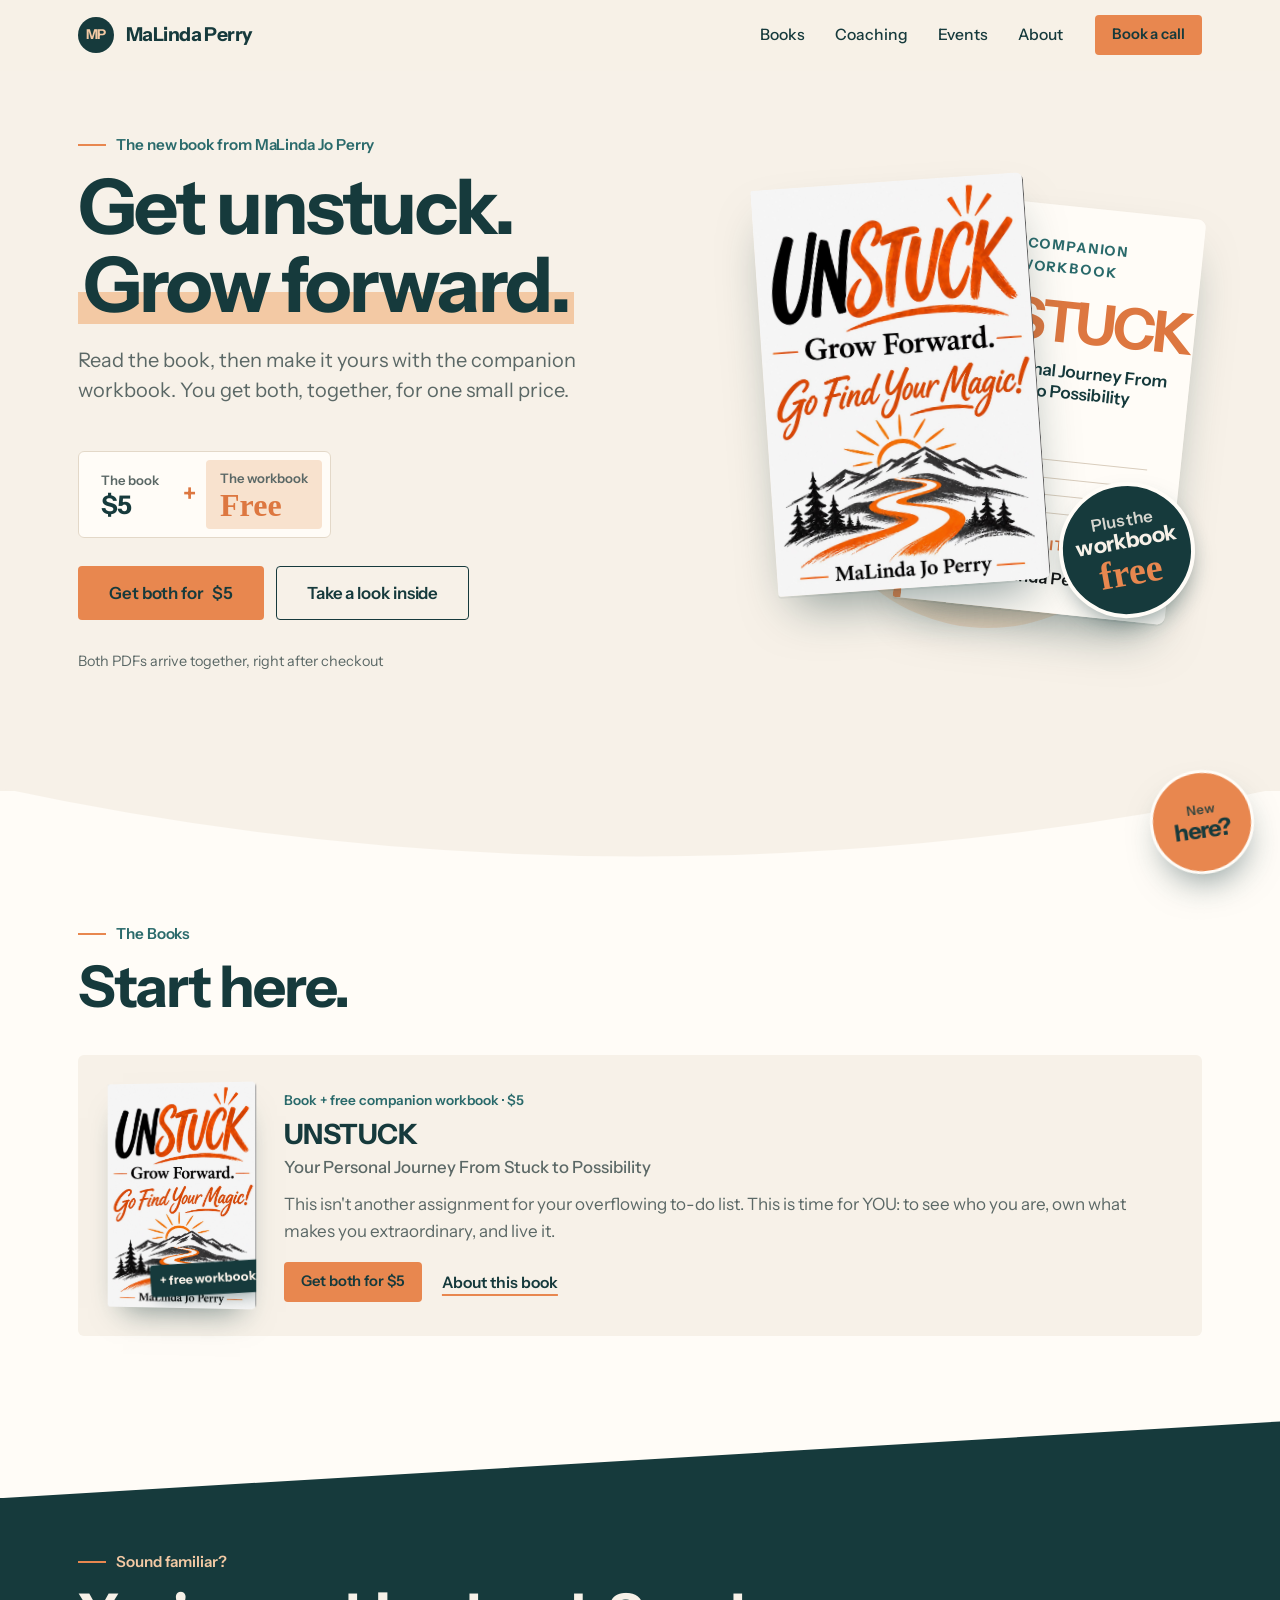
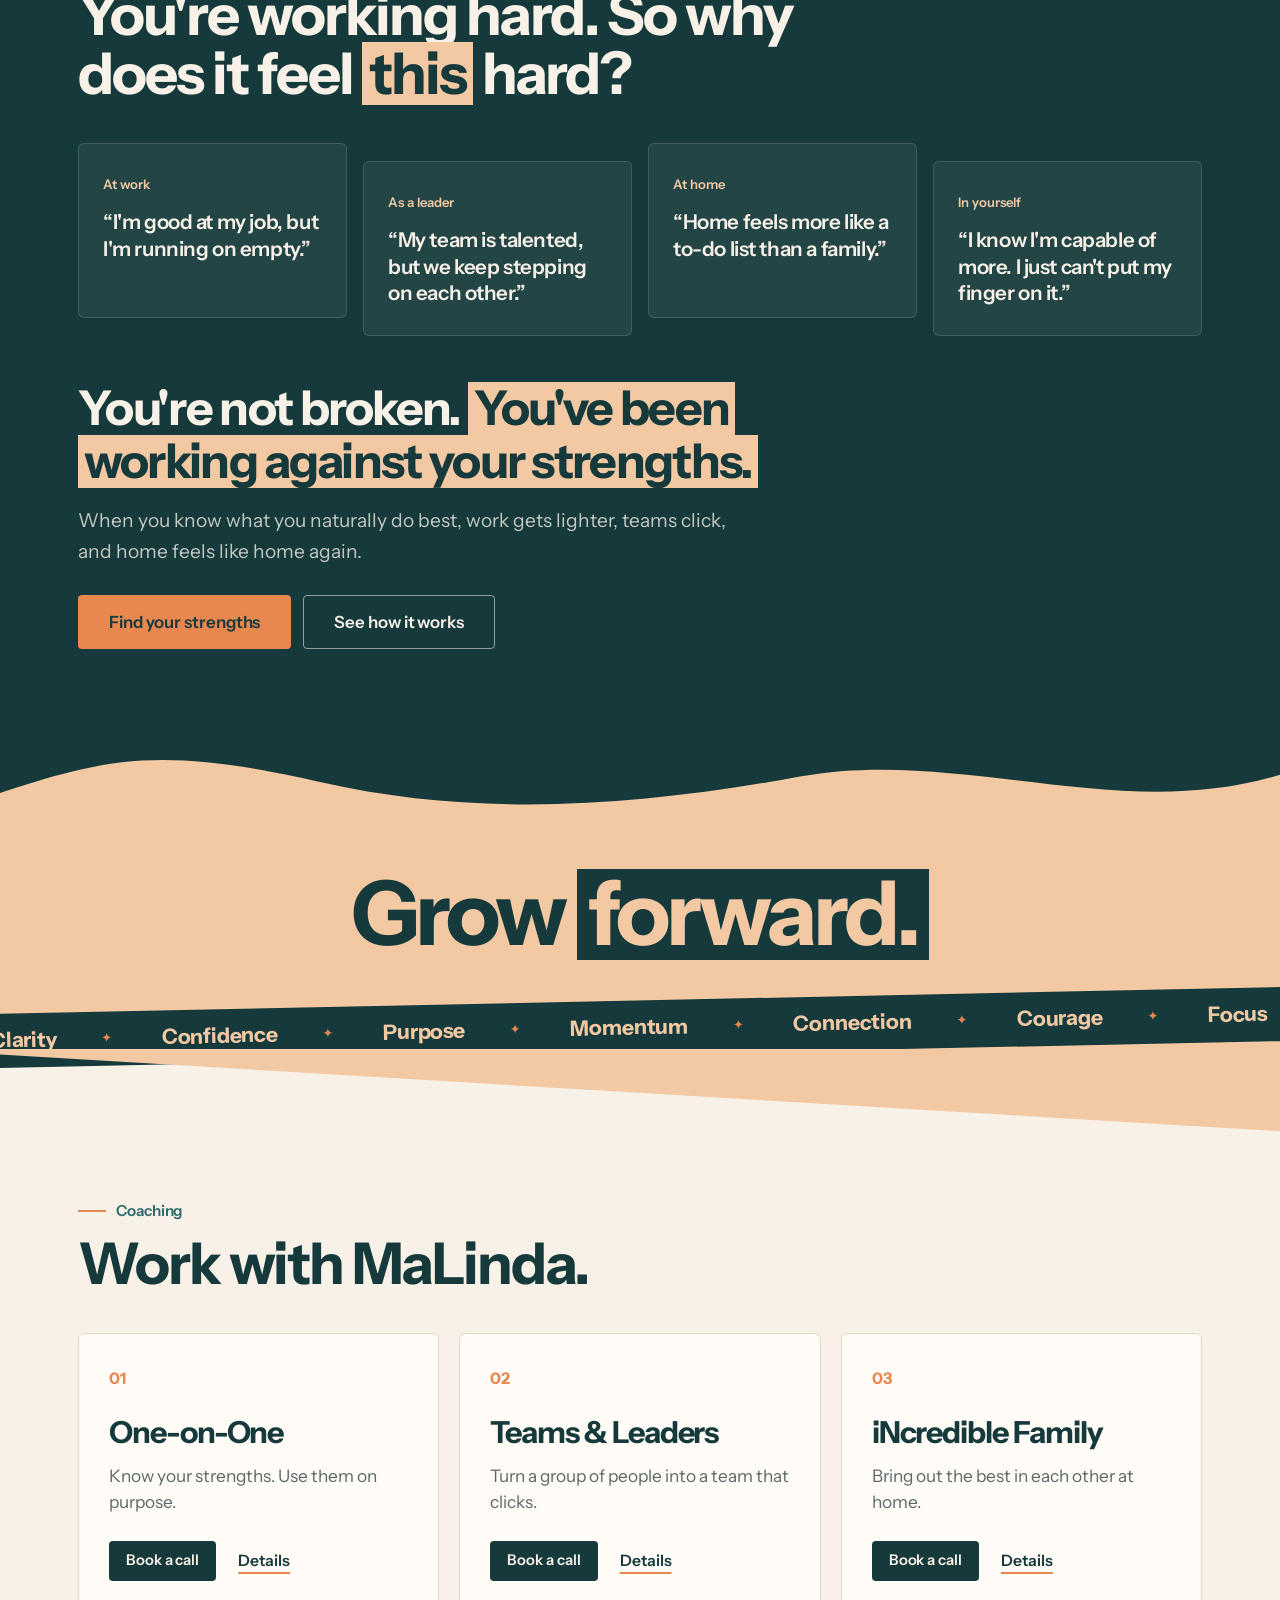
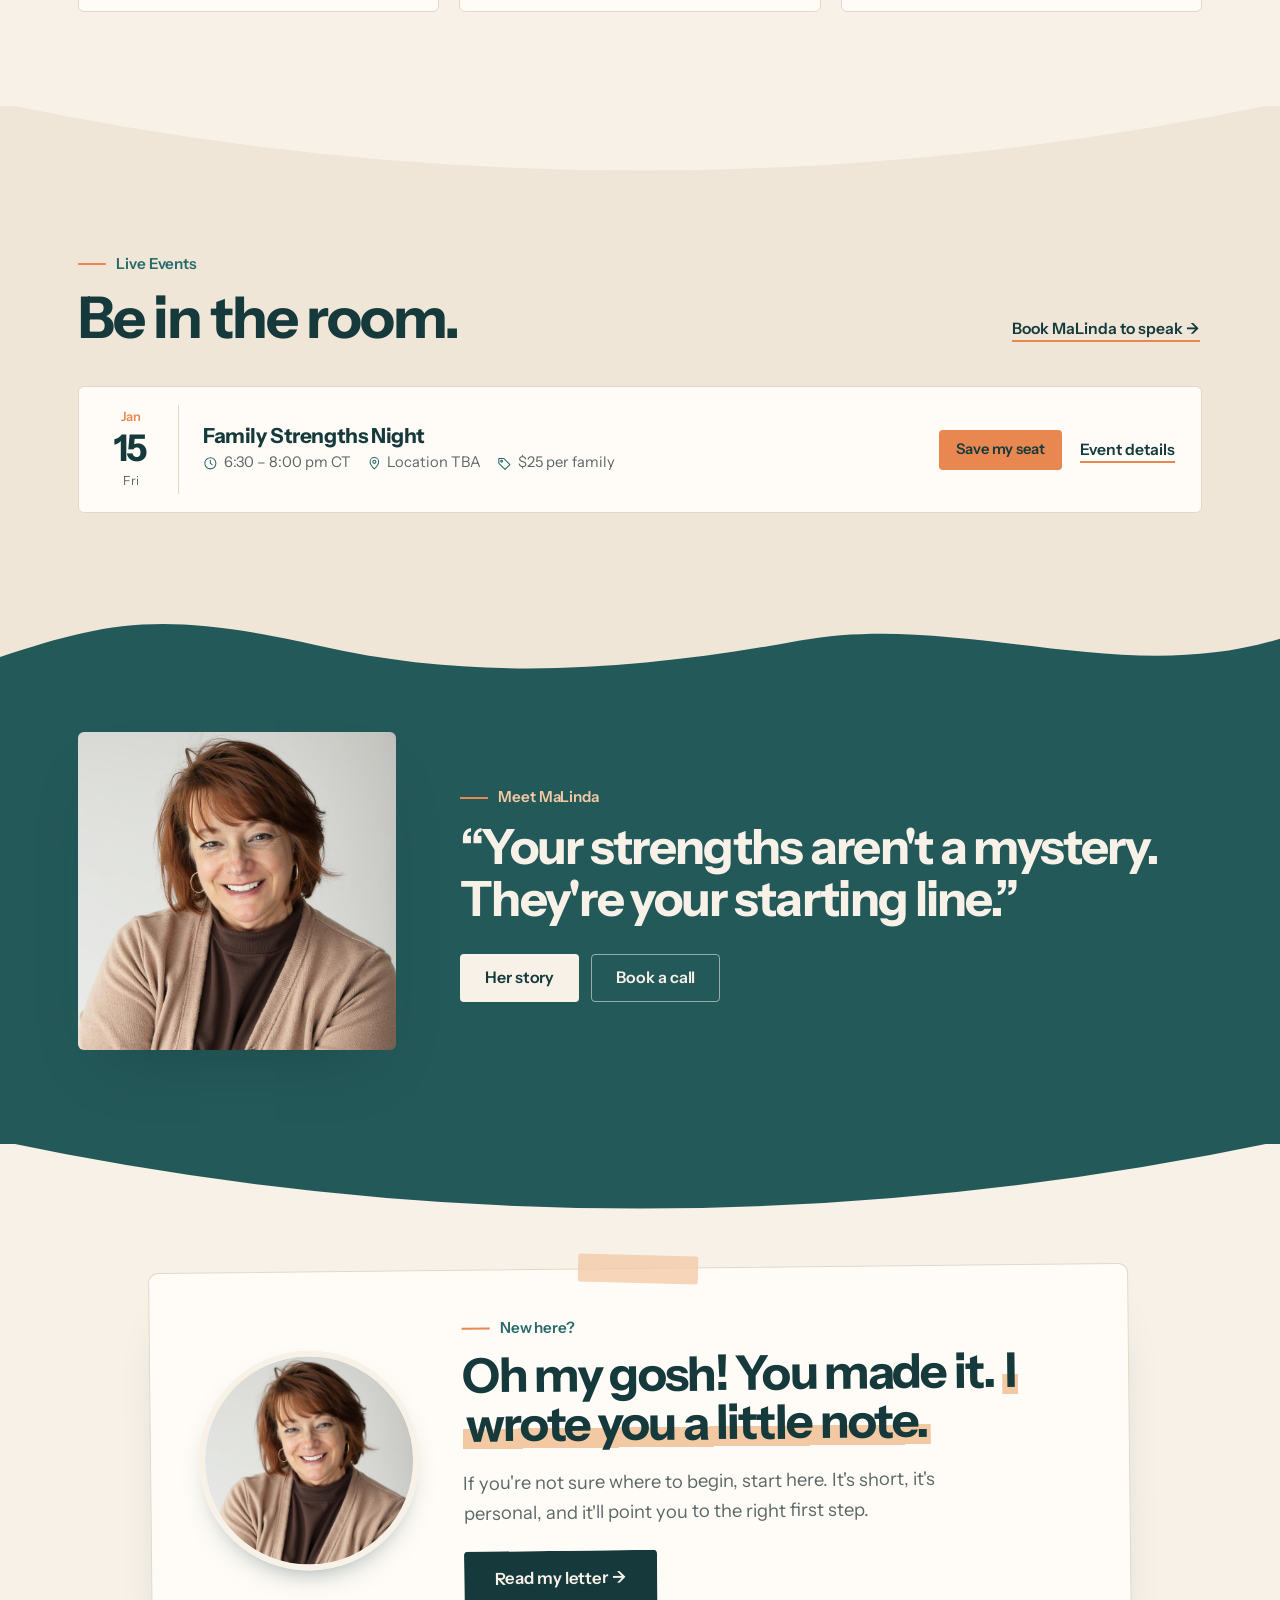
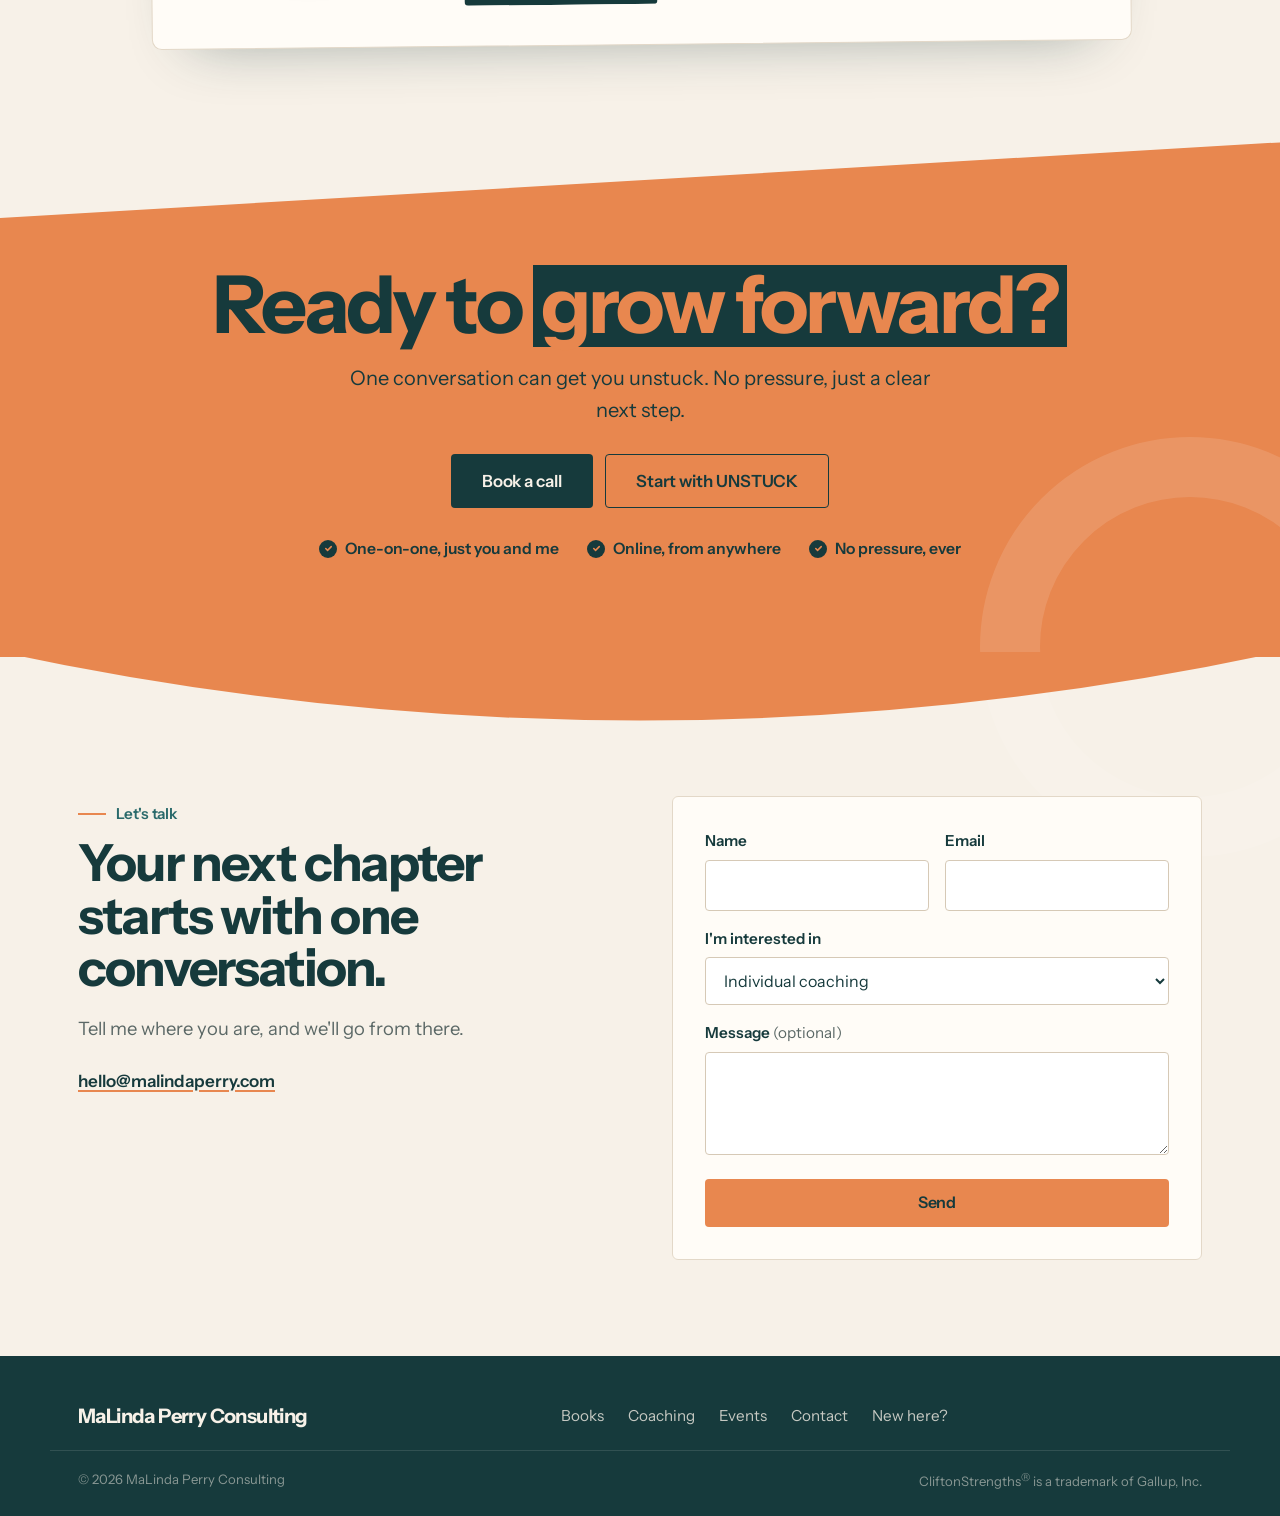
==== commit f9deda4a: "Sell UNSTUCK as book $5 + companion workbook free: stacked covers, price strip, what-you-get cards C" ====
--- a/public/index.html
+++ b/public/index.html
@@ -15,7 +15,7 @@
   <link rel="preconnect" href="https://fonts.googleapis.com">
   <link rel="preconnect" href="https://fonts.gstatic.com" crossorigin>
   <link href="https://fonts.googleapis.com/css2?family=Instrument+Sans:wght@400;500;600;700&display=swap" rel="stylesheet">
-  <link rel="stylesheet" href="css/site.css?v=23">
+  <link rel="stylesheet" href="css/site.css?v=25">
 </head>
 <body>
   <a class="skip" href="#main">Skip to content</a>
@@ -46,18 +46,34 @@
     <section class="hero hero-book">
       <div class="wrap hero-grid">
         <div class="hero-copy">
-          <p class="kicker">The new workbook from MaLinda Jo Perry</p>
+          <p class="kicker">The new book from MaLinda Jo Perry</p>
           <h1>Get unstuck. <em>Grow forward.</em></h1>
-          <p class="lede">Your personal journey from stuck to possibility. See who you are, own what makes you extraordinary, and live it.</p>
+          <p class="lede">Read the book, then make it yours with the companion workbook. You get both, together, for one small price.</p>
+          <div class="bundle-math" aria-label="What you get">
+            <div class="bm-item"><span class="bm-label">The book</span><span class="bm-price js-price">$5</span></div>
+            <span class="bm-op" aria-hidden="true">+</span>
+            <div class="bm-item bm-free"><span class="bm-label">The workbook</span><span class="bm-price">Free</span></div>
+          </div>
           <div class="hero-actions">
-            <a href="https://payhip.com/buy?link=xB8tP" class="btn btn-primary btn-lg" target="_blank" rel="noopener">Get the workbook &middot; <span class="js-price">$5</span></a>
+            <a href="https://payhip.com/buy?link=xB8tP" class="btn btn-primary btn-lg" target="_blank" rel="noopener">Get both for <span class="js-price">$5</span></a>
             <a href="/unstuck" class="btn btn-outline-light btn-lg">Take a look inside</a>
           </div>
-          <p class="powered">Instant PDF download &middot; Work through it at your own pace</p>
-        </div>
-        <figure class="hero-cover">
-          <a href="/unstuck" aria-label="About the UNSTUCK workbook">
-            <img src="images/books/unstuck.jpg" alt="UNSTUCK: Grow Forward. Go Find Your Magic! by MaLinda Jo Perry" width="1097" height="1638">
+          <p class="powered">Both PDFs arrive together, right after checkout</p>
+        </div>
+        <figure class="bundle-art" aria-label="The UNSTUCK book and its companion workbook">
+          <a href="/unstuck" class="bundle-link" aria-label="About UNSTUCK">
+            <div class="ba-workbook" aria-hidden="true">
+              <div class="wb-cover">
+                <p class="wb-top">A companion workbook</p>
+                <p class="wb-title">UN<span>STUCK</span></p>
+                <p class="wb-sub">Your Personal Journey From Stuck to Possibility</p>
+                <div class="wb-lines"><i></i><i></i><i></i><i></i></div>
+                <p class="wb-tag">See it. Own it. Live it.</p>
+                <p class="wb-by">MaLinda Perry</p>
+              </div>
+            </div>
+            <img class="ba-book" src="images/books/unstuck.jpg" alt="UNSTUCK: Grow Forward. Go Find Your Magic! by MaLinda Jo Perry" width="1097" height="1638">
+            <span class="ba-badge"><small>Plus the</small><b>workbook</b><em>free</em></span>
           </a>
         </figure>
       </div>
@@ -358,7 +374,7 @@
     </div>
   </template>
 
-  <script src="js/site-data.js?v=6"></script>
-  <script src="js/site.js?v=6"></script>
+  <script src="js/site-data.js?v=7"></script>
+  <script src="js/site.js?v=7"></script>
 </body>
 </html>
--- a/public/css/site.css
+++ b/public/css/site.css
@@ -599,3 +599,68 @@
   .sales-page .brand-text { white-space: nowrap; }
 }
 @media (max-width: 420px) { .sales-page .brand-text { display: none; } }
+
+/* =============================================================
+   BUNDLE: book ($5) + companion workbook (free)
+   ============================================================= */
+.bundle-art { margin: 0; justify-self: center; width: min(100%, 440px); animation: rise 1s .15s cubic-bezier(.2, .7, .2, 1) both; }
+.bundle-link { display: block; position: relative; aspect-ratio: 1 / 1.08; color: inherit; text-decoration: none; }
+.bundle-link::before { content: ""; position: absolute; inset: 14% 4% 2% 10%; background: var(--apricot); border-radius: 50%; opacity: .5; }
+.ba-book, .ba-workbook { position: absolute; width: 62%; aspect-ratio: 1097 / 1638; border-radius: 3px 8px 8px 3px; box-shadow: 0 2px 0 rgba(22, 58, 60, .06), 0 26px 50px -18px rgba(22, 58, 60, .5); transition: transform .4s cubic-bezier(.2, .7, .2, 1); }
+.ba-book { left: 2%; top: 4%; z-index: 2; transform: rotate(-4deg); object-fit: cover; }
+.ba-workbook { right: 2%; top: 9%; z-index: 1; transform: rotate(6deg); }
+.bundle-link:hover .ba-book { transform: rotate(-6deg) translate(-8px, -6px); }
+.bundle-link:hover .ba-workbook { transform: rotate(9deg) translate(10px, -2px); }
+.ba-badge { position: absolute; z-index: 3; right: 0; bottom: 4%; width: 31%; aspect-ratio: 1; border-radius: 50%; background: var(--espresso); color: var(--cream); display: flex; flex-direction: column; align-items: center; justify-content: center; text-align: center; transform: rotate(-10deg); box-shadow: 0 12px 26px -10px rgba(22, 58, 60, .6); border: 4px solid var(--paper); container-type: inline-size; }
+.ba-badge small { font-size: 13cqw; font-weight: 600; opacity: .85; line-height: 1.1; }
+.ba-badge b { font-size: 17cqw; font-weight: 700; line-height: 1.05; letter-spacing: -.02em; }
+.ba-badge em { font: 600 30cqw/0.9 "Caveat", cursive; color: var(--terracotta); margin-top: 2cqw; }
+
+/* Workbook cover, drawn in HTML until there is a real image */
+.wb-cover { position: absolute; inset: 0; background: #FFFCF7; border-radius: inherit; overflow: hidden; display: flex; flex-direction: column; align-items: center; text-align: center; padding: 11cqw 8cqw 8cqw; border-left: 3cqw solid var(--terracotta); color: #1b1b1b; }
+.wb-top { margin: 0; font-size: 5cqw; font-weight: 700; letter-spacing: .14em; text-transform: uppercase; color: var(--lagoon); }
+.wb-title { margin: 6cqw 0 0; font-size: 21cqw; font-weight: 700; line-height: .9; letter-spacing: -.05em; color: #161616; }
+.wb-title span { color: var(--terracotta-hi); }
+.wb-sub { margin: 5cqw 0 0; font-size: 6.2cqw; line-height: 1.25; font-weight: 600; color: var(--espresso); }
+.wb-lines { width: 100%; margin: auto 0 0; display: grid; gap: 6cqw; padding: 8cqw 4cqw 0; }
+.wb-lines i { display: block; height: 1px; background: #d9cdbd; }
+.wb-tag { margin: 8cqw 0 0; font-size: 5cqw; font-weight: 700; letter-spacing: .12em; text-transform: uppercase; color: var(--terracotta-hi); }
+.wb-by { margin: 3cqw 0 0; font-size: 6cqw; font-weight: 600; color: #161616; }
+
+/* $5 + Free strip */
+.bundle-math { display: inline-flex; align-items: stretch; gap: 10px; margin: 26px 0 0; padding: 8px; background: var(--paper); border: 1px solid var(--line); border-radius: var(--radius); }
+.bm-item { display: flex; flex-direction: column; justify-content: center; padding: 8px 14px; border-radius: calc(var(--radius) - 2px); }
+.bm-label { font-size: .82rem; font-weight: 600; color: var(--muted); }
+.bm-price { font-size: 1.6rem; font-weight: 700; line-height: 1.1; color: var(--espresso); letter-spacing: -.02em; }
+.bm-free { background: var(--apricot-soft); }
+.bm-free .bm-price { font: 600 2rem/1 "Caveat", cursive; color: var(--terracotta-hi); letter-spacing: 0; }
+.bm-op { align-self: center; font-size: 1.5rem; font-weight: 700; color: var(--terracotta-hi); }
+
+/* Book card on the homepage: "+ free workbook" ribbon on the cover */
+.book-cover { position: relative; }
+.cover-bonus { position: absolute; right: -10px; bottom: 14px; background: var(--espresso); color: var(--cream); font-size: .78rem; font-weight: 700; padding: 6px 10px; border-radius: 4px; transform: rotate(-4deg); box-shadow: 0 8px 18px -8px rgba(22, 58, 60, .6); }
+
+/* Sales page: what you get */
+.get-pair { display: grid; grid-template-columns: 1fr auto 1fr; gap: 16px; align-items: stretch; margin-bottom: 14px; }
+.get-card { display: grid; grid-template-columns: 96px 1fr; gap: 20px; align-items: center; background: var(--cream); border: 1px solid var(--line); border-radius: var(--radius); padding: 22px; }
+.get-card img, .get-wb { width: 96px; aspect-ratio: 1097 / 1638; border-radius: 2px 5px 5px 2px; box-shadow: 0 14px 26px -12px rgba(22, 58, 60, .5); position: relative; }
+.get-card img { object-fit: cover; }
+.get-card h3 { font: 700 1.35rem/1.1 var(--display); margin: 4px 0 8px; color: var(--espresso); }
+.get-card p { margin: 0; color: var(--muted); }
+.get-tag { font-size: .85rem; font-weight: 700 !important; color: var(--lagoon) !important; }
+.get-tag-free { color: var(--terracotta-hi) !important; }
+.get-card-free { background: var(--apricot-soft); border-color: var(--apricot); }
+.get-plus { align-self: center; font-size: 2.2rem; font-weight: 700; color: var(--terracotta-hi); }
+.get-note { margin: 0 0 48px; font-weight: 600; color: var(--espresso); }
+
+@media (max-width: 860px) {
+  .bundle-art { width: min(86%, 340px); order: -1; }
+  .hero-book .hero-grid > .bundle-art { order: -1; }
+  .bundle-math { display: flex; }
+  .bm-item { flex: 1; }
+  .get-pair { grid-template-columns: 1fr; gap: 8px; }
+  .get-plus { justify-self: center; line-height: 1; }
+  .get-card { grid-template-columns: 76px 1fr; }
+  .get-card img, .get-wb { width: 76px; }
+}
+.ba-workbook, .get-wb { container-type: inline-size; }
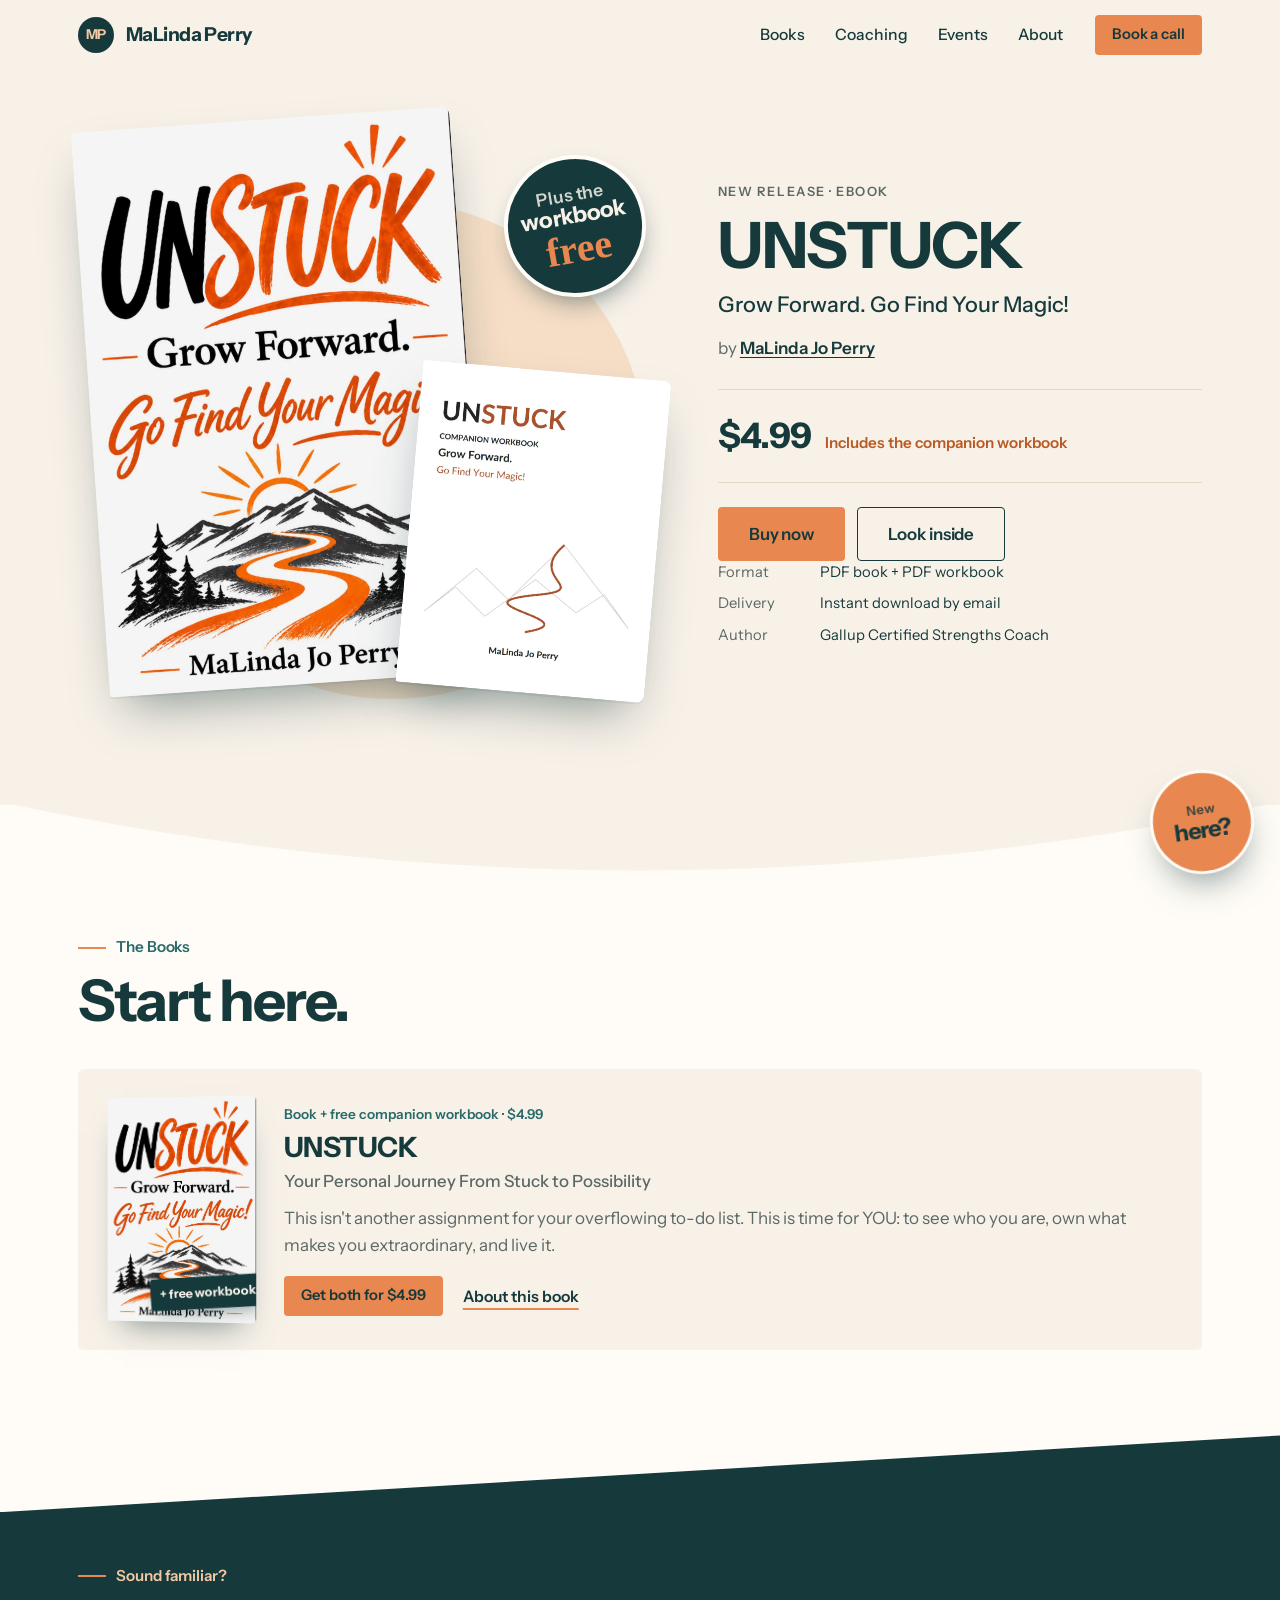
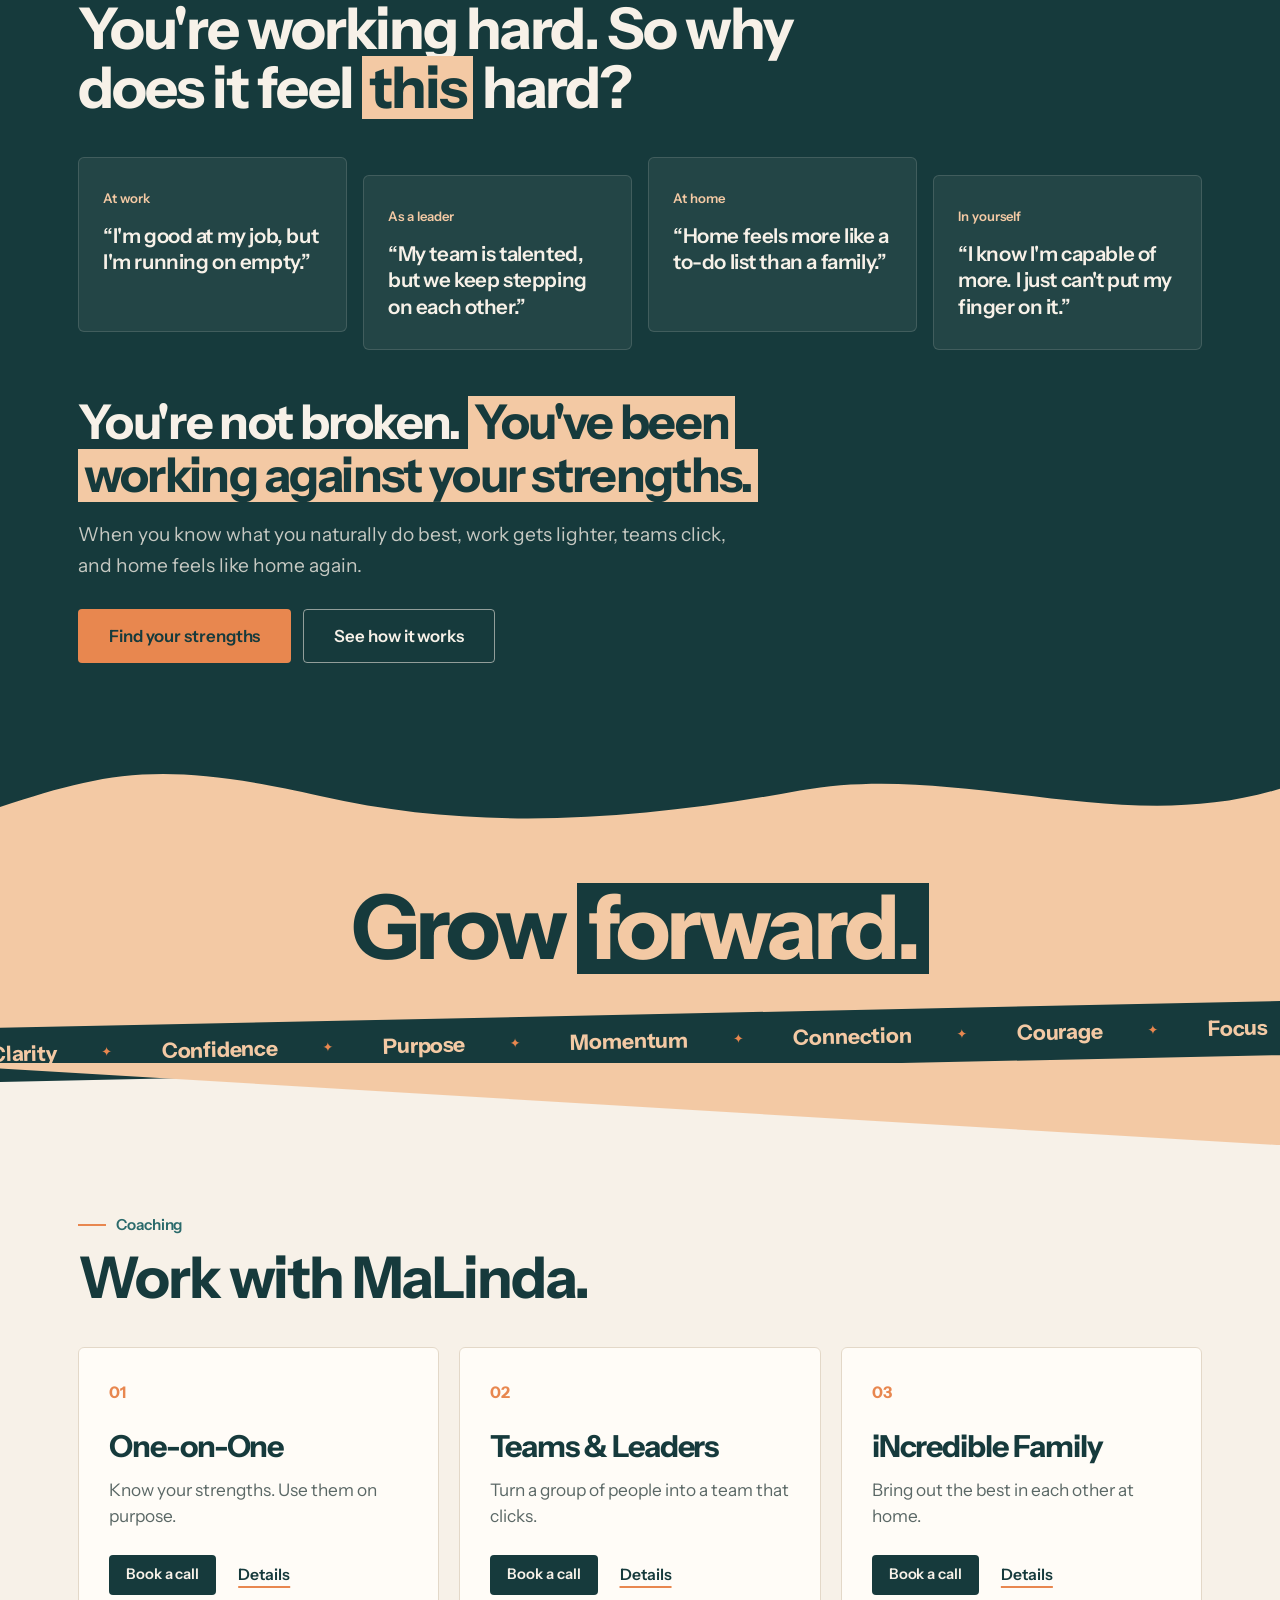
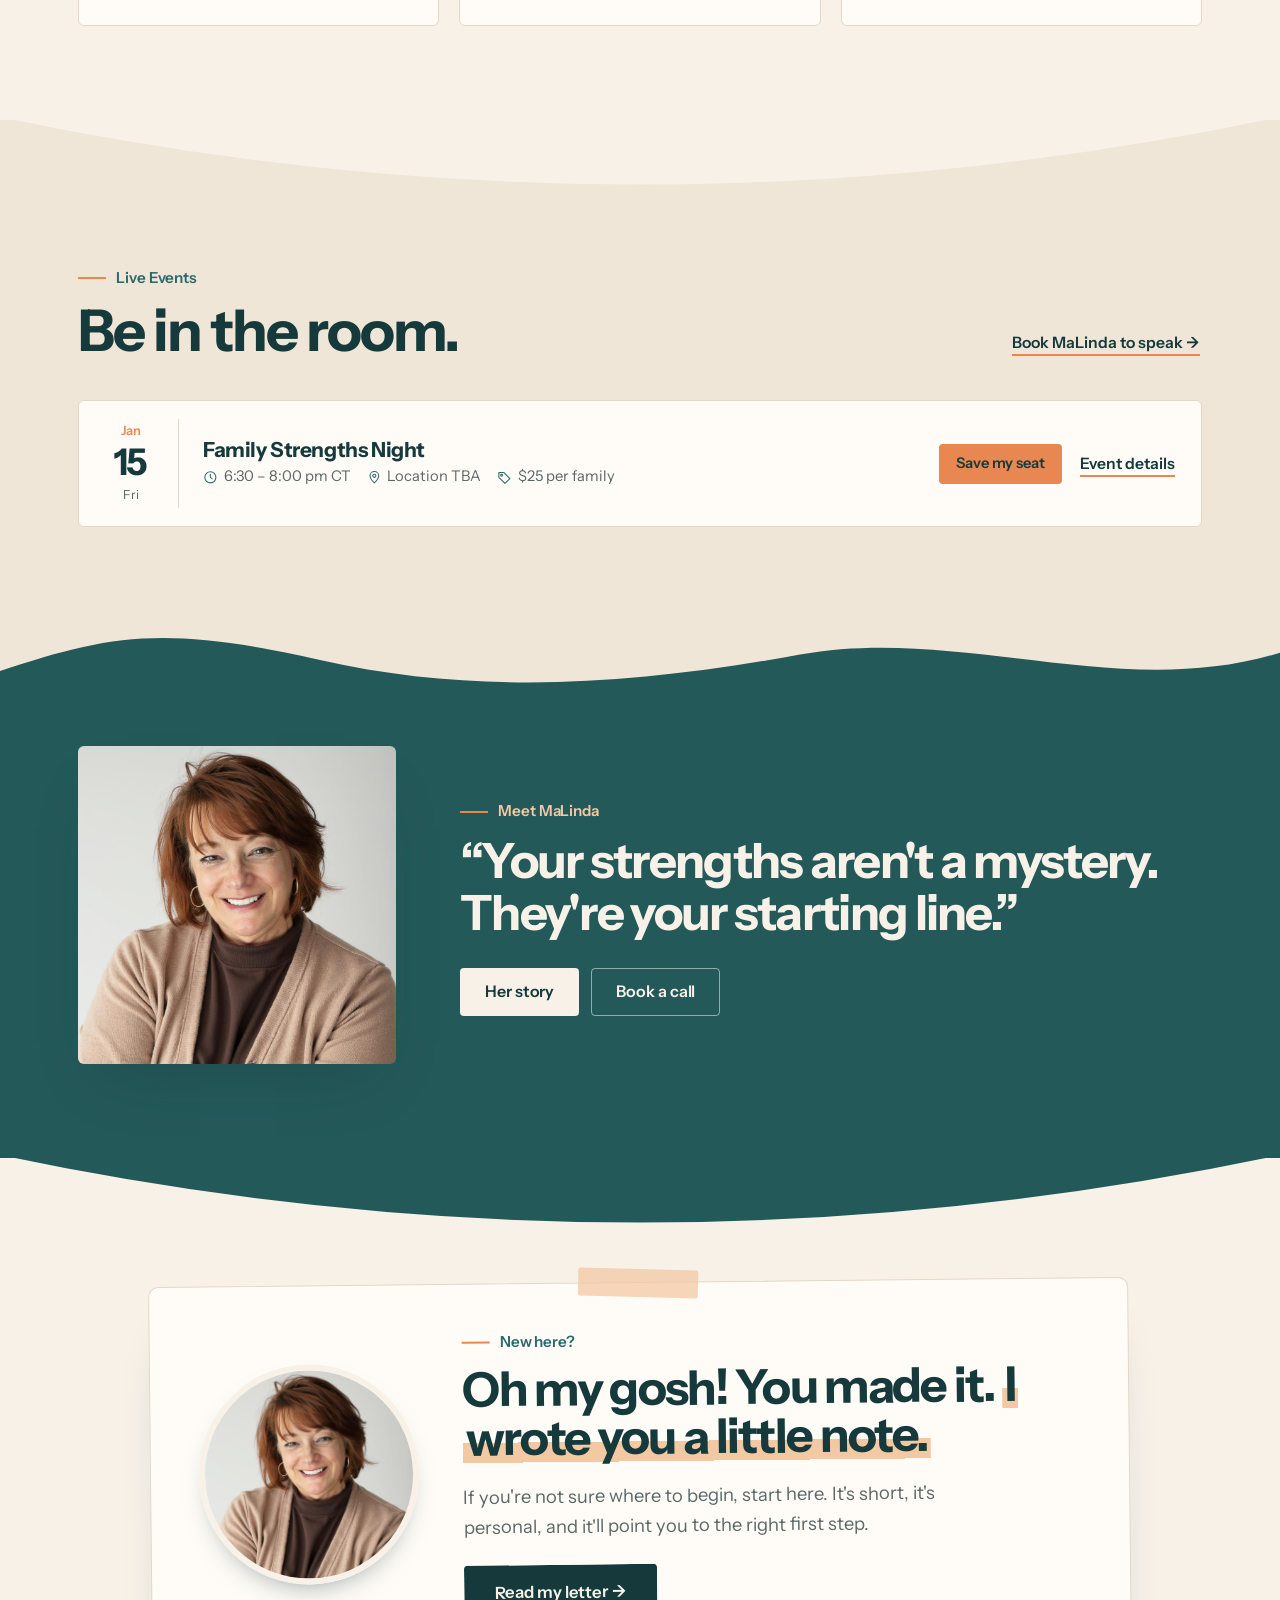
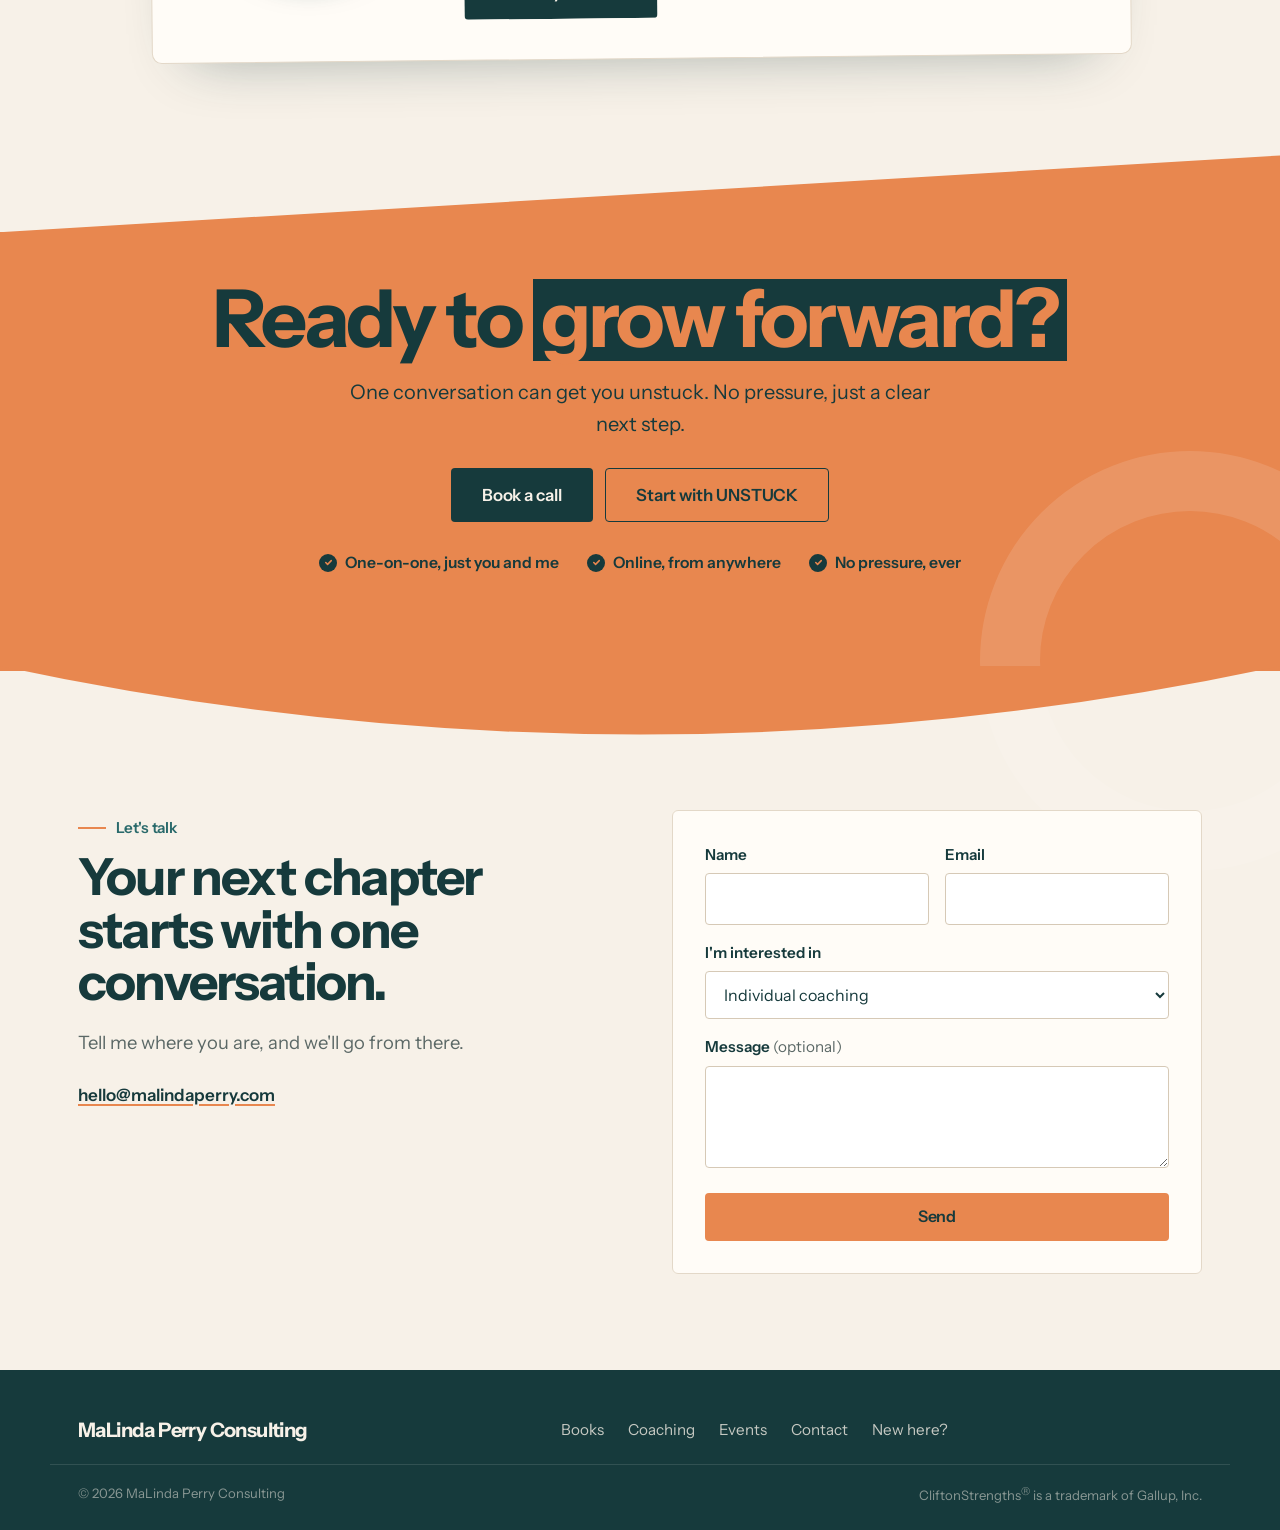
==== commit 64ba055d: "UNSTUCK as a book listing: real workbook cover, $4.99, store-style /unstuck - Real companion workboo" ====
--- a/public/index.html
+++ b/public/index.html
@@ -15,7 +15,7 @@
   <link rel="preconnect" href="https://fonts.googleapis.com">
   <link rel="preconnect" href="https://fonts.gstatic.com" crossorigin>
   <link href="https://fonts.googleapis.com/css2?family=Instrument+Sans:wght@400;500;600;700&display=swap" rel="stylesheet">
-  <link rel="stylesheet" href="css/site.css?v=25">
+  <link rel="stylesheet" href="css/site.css?v=34">
 </head>
 <body>
   <a class="skip" href="#main">Skip to content</a>
@@ -43,39 +43,31 @@
   <main id="main">
 
     <!-- ============ HERO ============ -->
-    <section class="hero hero-book">
-      <div class="wrap hero-grid">
-        <div class="hero-copy">
-          <p class="kicker">The new book from MaLinda Jo Perry</p>
-          <h1>Get unstuck. <em>Grow forward.</em></h1>
-          <p class="lede">Read the book, then make it yours with the companion workbook. You get both, together, for one small price.</p>
-          <div class="bundle-math" aria-label="What you get">
-            <div class="bm-item"><span class="bm-label">The book</span><span class="bm-price js-price">$5</span></div>
-            <span class="bm-op" aria-hidden="true">+</span>
-            <div class="bm-item bm-free"><span class="bm-label">The workbook</span><span class="bm-price">Free</span></div>
-          </div>
-          <div class="hero-actions">
-            <a href="https://payhip.com/buy?link=xB8tP" class="btn btn-primary btn-lg" target="_blank" rel="noopener">Get both for <span class="js-price">$5</span></a>
-            <a href="/unstuck" class="btn btn-outline-light btn-lg">Take a look inside</a>
-          </div>
-          <p class="powered">Both PDFs arrive together, right after checkout</p>
-        </div>
+    <section class="hero listing hero-lean" aria-labelledby="listing-title">
+      <div class="wrap listing-grid">
         <figure class="bundle-art" aria-label="The UNSTUCK book and its companion workbook">
           <a href="/unstuck" class="bundle-link" aria-label="About UNSTUCK">
-            <div class="ba-workbook" aria-hidden="true">
-              <div class="wb-cover">
-                <p class="wb-top">A companion workbook</p>
-                <p class="wb-title">UN<span>STUCK</span></p>
-                <p class="wb-sub">Your Personal Journey From Stuck to Possibility</p>
-                <div class="wb-lines"><i></i><i></i><i></i><i></i></div>
-                <p class="wb-tag">See it. Own it. Live it.</p>
-                <p class="wb-by">MaLinda Perry</p>
-              </div>
-            </div>
+            <img class="ba-workbook" src="images/books/unstuck-workbook.jpg" alt="UNSTUCK Companion Workbook by MaLinda Jo Perry" width="855" height="1110">
             <img class="ba-book" src="images/books/unstuck.jpg" alt="UNSTUCK: Grow Forward. Go Find Your Magic! by MaLinda Jo Perry" width="1097" height="1638">
             <span class="ba-badge"><small>Plus the</small><b>workbook</b><em>free</em></span>
           </a>
         </figure>
+        <div class="listing-info">
+          <p class="li-type">New release &middot; eBook</p>
+          <h1 id="listing-title">UNSTUCK</h1>
+          <p class="li-sub">Grow Forward. Go Find Your Magic!</p>
+          <p class="li-by">by <a href="#about">MaLinda Jo Perry</a></p>
+          <div class="li-price"><span class="js-price">$4.99</span><span class="li-incl">Includes the companion workbook</span></div>
+          <div class="li-actions">
+            <a href="https://payhip.com/buy?link=xB8tP" class="btn btn-primary btn-lg" target="_blank" rel="noopener">Buy now</a>
+            <a href="/unstuck" class="btn btn-outline-light btn-lg">Look inside</a>
+          </div>
+          <dl class="li-details">
+            <div><dt>Format</dt><dd>PDF book + PDF workbook</dd></div>
+            <div><dt>Delivery</dt><dd>Instant download by email</dd></div>
+            <div><dt>Author</dt><dd>Gallup Certified Strengths Coach</dd></div>
+          </dl>
+        </div>
       </div>
     </section>
 
@@ -374,7 +366,7 @@
     </div>
   </template>
 
-  <script src="js/site-data.js?v=7"></script>
+  <script src="js/site-data.js?v=8"></script>
   <script src="js/site.js?v=7"></script>
 </body>
 </html>
--- a/public/css/site.css
+++ b/public/css/site.css
@@ -607,11 +607,12 @@
 .bundle-link { display: block; position: relative; aspect-ratio: 1 / 1.08; color: inherit; text-decoration: none; }
 .bundle-link::before { content: ""; position: absolute; inset: 14% 4% 2% 10%; background: var(--apricot); border-radius: 50%; opacity: .5; }
 .ba-book, .ba-workbook { position: absolute; width: 62%; aspect-ratio: 1097 / 1638; border-radius: 3px 8px 8px 3px; box-shadow: 0 2px 0 rgba(22, 58, 60, .06), 0 26px 50px -18px rgba(22, 58, 60, .5); transition: transform .4s cubic-bezier(.2, .7, .2, 1); }
-.ba-book { left: 2%; top: 4%; z-index: 2; transform: rotate(-4deg); object-fit: cover; }
-.ba-workbook { right: 2%; top: 9%; z-index: 1; transform: rotate(6deg); }
+.ba-book { left: 0; top: 1%; width: 58%; z-index: 2; transform: rotate(-4deg); object-fit: cover; }
+/* The workbook sits in front, lower right, so its title and mountain path show. */
+.ba-workbook { right: 0; bottom: 5%; width: 52%; z-index: 3; transform: rotate(5deg); aspect-ratio: 855 / 1110; object-fit: cover; background: #fff; }
 .bundle-link:hover .ba-book { transform: rotate(-6deg) translate(-8px, -6px); }
-.bundle-link:hover .ba-workbook { transform: rotate(9deg) translate(10px, -2px); }
-.ba-badge { position: absolute; z-index: 3; right: 0; bottom: 4%; width: 31%; aspect-ratio: 1; border-radius: 50%; background: var(--espresso); color: var(--cream); display: flex; flex-direction: column; align-items: center; justify-content: center; text-align: center; transform: rotate(-10deg); box-shadow: 0 12px 26px -10px rgba(22, 58, 60, .6); border: 4px solid var(--paper); container-type: inline-size; }
+.bundle-link:hover .ba-workbook { transform: rotate(8deg) translate(8px, 4px); }
+.ba-badge { position: absolute; z-index: 4; right: 1%; top: 3%; width: 28%; aspect-ratio: 1; border-radius: 50%; background: var(--espresso); color: var(--cream); display: flex; flex-direction: column; align-items: center; justify-content: center; text-align: center; transform: rotate(-10deg); box-shadow: 0 12px 26px -10px rgba(22, 58, 60, .6); border: 4px solid var(--paper); container-type: inline-size; }
 .ba-badge small { font-size: 13cqw; font-weight: 600; opacity: .85; line-height: 1.1; }
 .ba-badge b { font-size: 17cqw; font-weight: 700; line-height: 1.05; letter-spacing: -.02em; }
 .ba-badge em { font: 600 30cqw/0.9 "Caveat", cursive; color: var(--terracotta); margin-top: 2cqw; }
@@ -663,4 +664,103 @@
   .get-card { grid-template-columns: 76px 1fr; }
   .get-card img, .get-wb { width: 76px; }
 }
-.ba-workbook, .get-wb { container-type: inline-size; }
+.get-wb { aspect-ratio: 855 / 1110; object-fit: cover; background: #fff; }
+
+/* Lean hero (preview): fewer words, bigger covers */
+.hero-lean .hero-grid { grid-template-columns: .8fr 1.2fr; gap: 40px; }
+.hero-lean h1 { font-size: clamp(3rem, 6.4vw, 5.6rem); margin-bottom: 0; }
+.hero-lean .bundle-math { margin-top: 30px; }
+.hero-lean .hero-actions { margin-top: 26px; }
+.hero-lean .bundle-art { width: min(100%, 640px); }
+.hero-lean .bundle-link { aspect-ratio: 1 / 1; }
+.hero-lean .ba-book { width: 64%; left: 2%; top: 0; }
+.hero-lean .ba-workbook { width: 42%; right: 2%; bottom: 3%; }
+.hero-lean .ba-badge { width: 24%; right: 4%; top: 6%; }
+@media (max-width: 860px) {
+  .hero-lean .hero-grid { grid-template-columns: 1fr; gap: 24px; }
+  .hero-lean .bundle-art { width: min(100%, 420px); }
+  .hero-lean h1 { font-size: 2.9rem; }
+}
+
+/* Book listing hero (preview): flat covers, product details, store feel */
+.hero.listing { min-height: 0; display: block; padding: 48px 0 96px; }
+.listing-grid { display: grid; grid-template-columns: 1fr 1fr; gap: 64px; align-items: center; }
+.listing-gallery { display: flex; align-items: flex-end; gap: 22px; justify-content: center; }
+.listing-gallery img { display: block; width: 100%; height: auto; border-radius: 2px 6px 6px 2px; box-shadow: 0 1px 2px rgba(22,58,60,.12), 0 18px 36px -16px rgba(22,58,60,.45); }
+.lg-main { flex: 0 0 62%; }
+.lg-side { flex: 0 0 34%; text-decoration: none; color: var(--espresso); }
+.lg-side img { border: 1px solid var(--line); }
+.lg-cap { display: block; margin-top: 12px; font-size: .85rem; line-height: 1.35; color: var(--muted); }
+.lg-cap b { color: #B85A26; font-weight: 700; }
+.li-type { margin: 0 0 10px; font-size: .8rem; font-weight: 600; letter-spacing: .12em; text-transform: uppercase; color: var(--muted); }
+.listing h1 { font-size: clamp(2.8rem, 5vw, 4.2rem); line-height: 1; letter-spacing: -.02em; margin: 0 0 10px; }
+.li-sub { margin: 0 0 14px; font-size: 1.35rem; font-weight: 500; color: var(--espresso); }
+.li-by { margin: 0 0 26px; color: var(--muted); }
+.li-by a { color: var(--espresso); font-weight: 600; text-decoration: underline; text-underline-offset: 3px; }
+.li-price { display: flex; align-items: baseline; gap: 14px; flex-wrap: wrap; padding: 18px 0; border-top: 1px solid var(--line); border-bottom: 1px solid var(--line); }
+.li-price .js-price { font-size: 2.2rem; font-weight: 700; letter-spacing: -.02em; }
+.li-incl { font-size: .95rem; font-weight: 600; color: #B85A26; }
+.li-actions { display: flex; gap: 12px; flex-wrap: wrap; margin: 24px 0 28px; }
+.li-details { margin: 0; display: grid; gap: 8px; font-size: .92rem; }
+.li-details div { display: grid; grid-template-columns: 90px 1fr; gap: 12px; }
+.li-details dt { color: var(--muted); }
+.li-details dd { margin: 0; }
+@media (max-width: 860px) {
+  .hero.listing { padding: 24px 0 64px; }
+  .listing-grid { grid-template-columns: 1fr; gap: 32px; }
+  .listing-gallery { max-width: 400px; margin: 0 auto; }
+  .li-actions .btn { flex: 1 1 auto; text-align: center; }
+}
+
+.listing.hero-lean .listing-grid { grid-template-columns: 1.1fr .9fr; gap: 48px; }
+@media (max-width: 860px) { .listing.hero-lean .listing-grid { grid-template-columns: 1fr; gap: 24px; } }
+
+/* /unstuck lower sections as a plain book listing (preview) */
+.pl { background: var(--paper); border-top: 1px solid var(--line); padding: 24px 0 80px; }
+.pl-wrap { max-width: 820px; }
+.pl-sec { padding: 36px 0; border-bottom: 1px solid var(--line); }
+.pl-sec h2 { font-size: 1.35rem; letter-spacing: -.01em; margin: 0 0 16px; }
+.pl-sec p { margin: 0 0 12px; line-height: 1.6; max-width: 62ch; }
+.pl-lead { font-size: 1.15rem; font-weight: 600; }
+.pl-items { list-style: none; margin: 0; padding: 0; display: grid; gap: 12px; }
+.pl-items li { display: grid; grid-template-columns: 56px 1fr auto; gap: 16px; align-items: center; padding: 12px; border: 1px solid var(--line); border-radius: var(--radius); background: #fff; }
+.pl-items img { width: 56px; height: auto; border-radius: 2px 4px 4px 2px; box-shadow: 0 6px 12px -6px rgba(22,58,60,.4); }
+.pl-items p { margin: 0; }
+.pl-item-t { font-weight: 600; }
+.pl-item-m { font-size: .9rem; color: var(--muted); margin: 2px 0 0 !important; }
+.pl-item-p { font-weight: 700; font-size: 1.05rem; }
+.pl-free { color: #B85A26; }
+.pl-total { display: flex; justify-content: space-between; max-width: none !important; margin: 14px 0 0 !important; padding: 0 12px; font-size: 1.05rem; }
+.pl-steps { margin: 0; padding-left: 1.3em; display: grid; gap: 10px; line-height: 1.6; }
+.pl-steps b { font-weight: 700; }
+.pl-auth-row { display: grid; grid-template-columns: 96px 1fr; gap: 20px; align-items: start; }
+.pl-auth-row img { width: 96px; height: 96px; object-fit: cover; object-position: top; border-radius: 50%; }
+.pl-auth-name { font-weight: 700; margin: 0 !important; }
+.pl-auth-cred { font-size: .9rem; color: var(--muted); }
+.pl-link { font-weight: 600; color: var(--espresso); text-decoration: underline; text-underline-offset: 3px; }
+.pl-details { margin: 0; display: grid; }
+.pl-details div { display: grid; grid-template-columns: 120px 1fr; gap: 16px; padding: 10px 0; border-top: 1px solid var(--line); font-size: .95rem; }
+.pl-details div:first-child { border-top: 0; }
+.pl-details dt { color: var(--muted); }
+.pl-details dd { margin: 0; }
+.pl-faq details { border-top: 1px solid var(--line); padding: 14px 0; }
+.pl-faq details:first-child { border-top: 0; }
+.pl-faq summary { cursor: pointer; font-weight: 600; }
+.pl-faq details p { margin: 10px 0 0; color: var(--muted); }
+.pl-buy { margin-top: 36px; display: grid; grid-template-columns: 48px 1fr auto auto; gap: 16px; align-items: center; padding: 14px 16px; border: 1px solid var(--line); border-radius: var(--radius); background: #fff; }
+.pl-buy img { width: 48px; height: auto; border-radius: 2px 4px 4px 2px; }
+.pl-buy p { margin: 0; }
+.pl-buy-p { font-weight: 700; font-size: 1.25rem; }
+@media (max-width: 600px) {
+  .pl-details div { grid-template-columns: 1fr; gap: 2px; }
+  .pl-auth-row { grid-template-columns: 64px 1fr; gap: 14px; }
+  .pl-auth-row img { width: 64px; height: 64px; }
+  .pl-buy { grid-template-columns: 40px 1fr auto; }
+  .pl-buy img { width: 40px; }
+  .pl-buy .btn { grid-column: 1 / -1; text-align: center; }
+}
+.listing .listing-info h1 { font-size: clamp(2.8rem, 5vw, 4.2rem); }
+.listing .li-actions { margin-bottom: 0; }
+.hero-book.listing.hero-lean .hero-grid { grid-template-columns: .9fr 1.1fr; gap: 48px; }
+@media (max-width: 860px) { .hero-book.listing.hero-lean .hero-grid { grid-template-columns: 1fr; gap: 24px; } }
+.li-desc { margin: -10px 0 24px; max-width: 34em; font-size: 1.05rem; line-height: 1.55; color: var(--muted); }
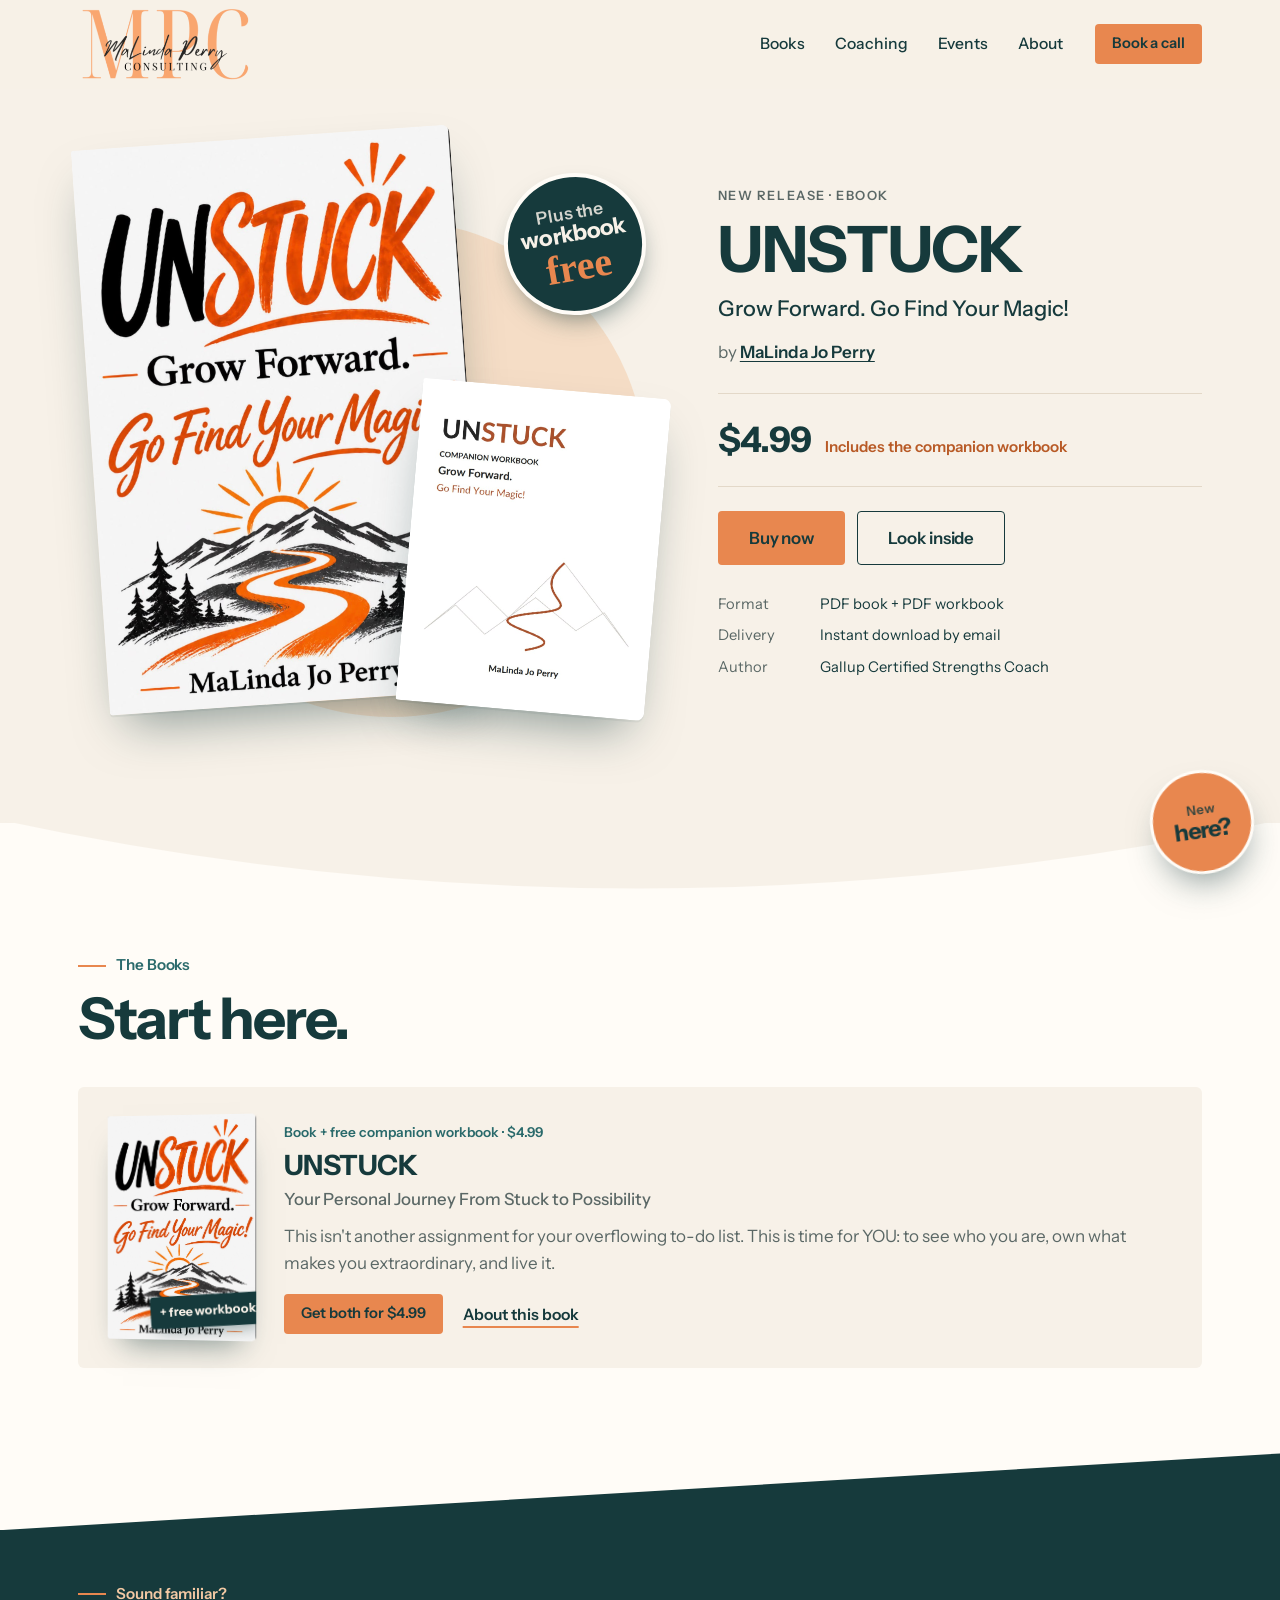
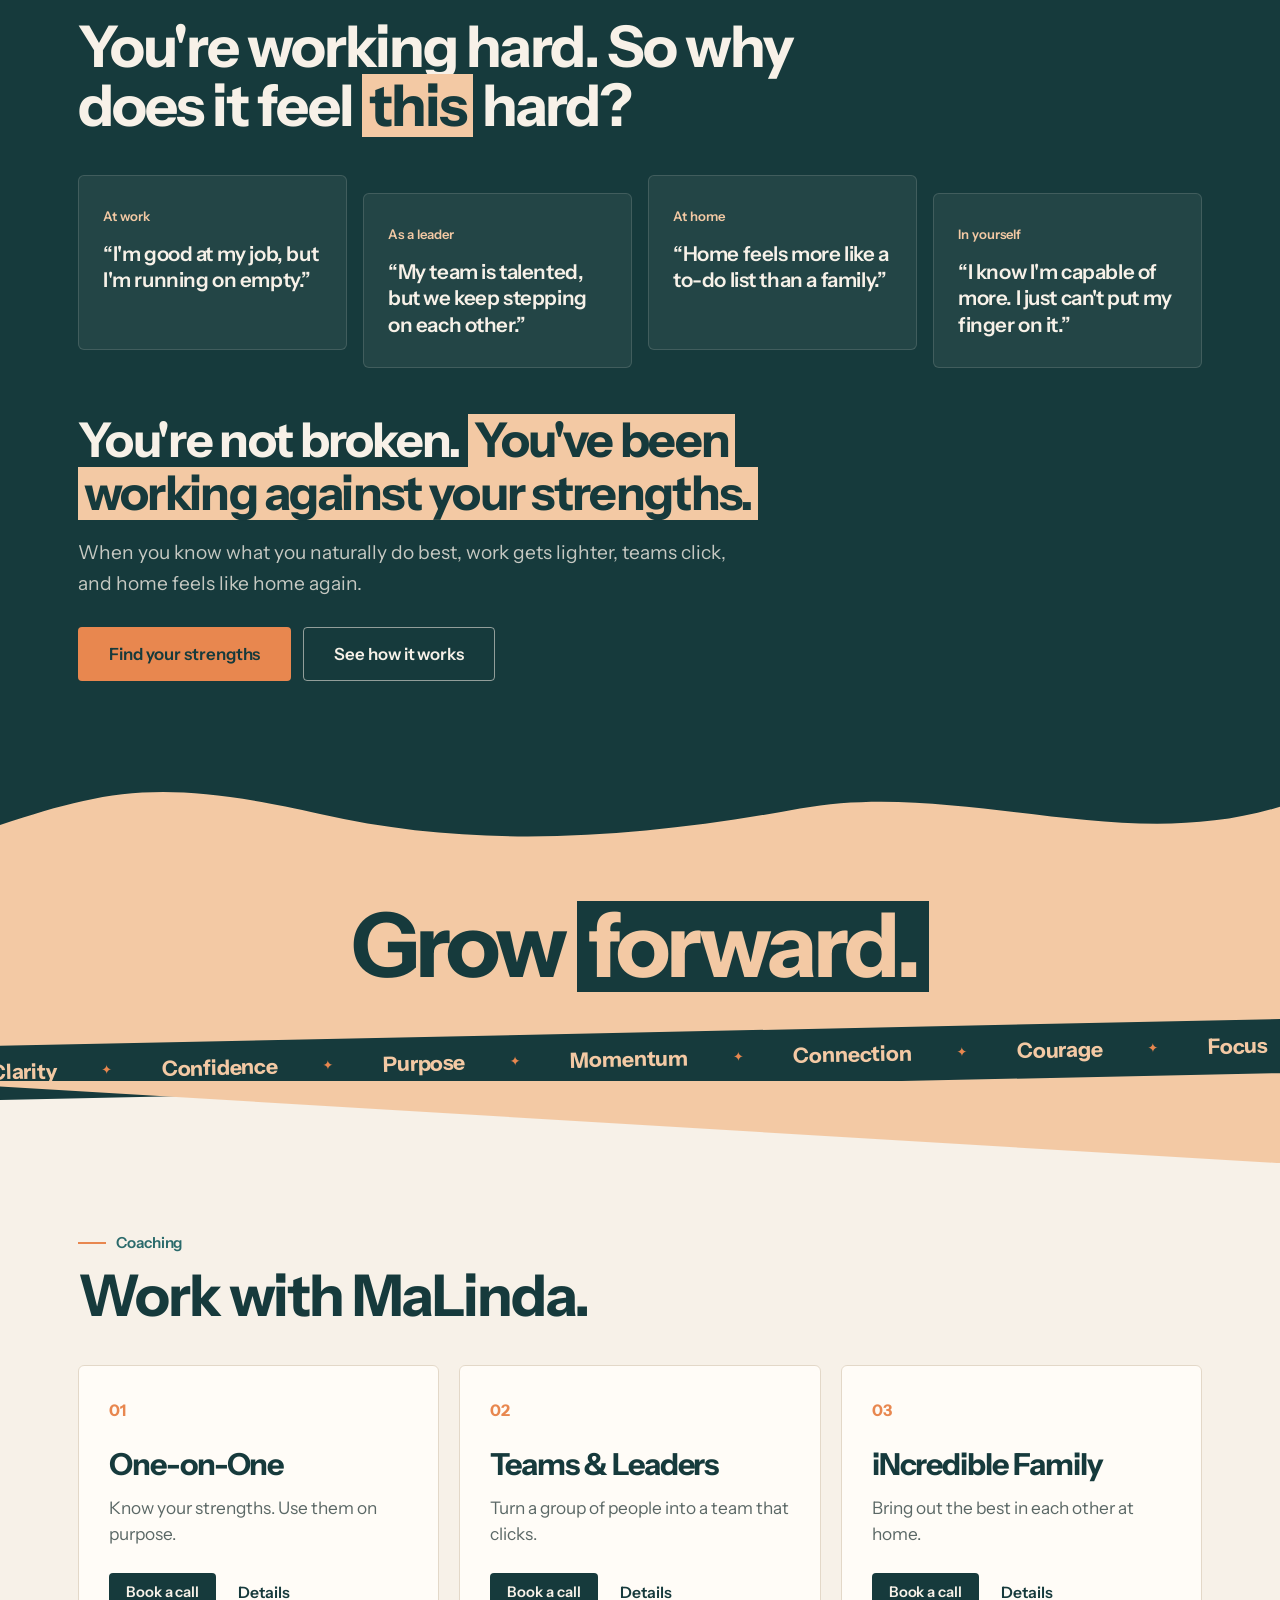
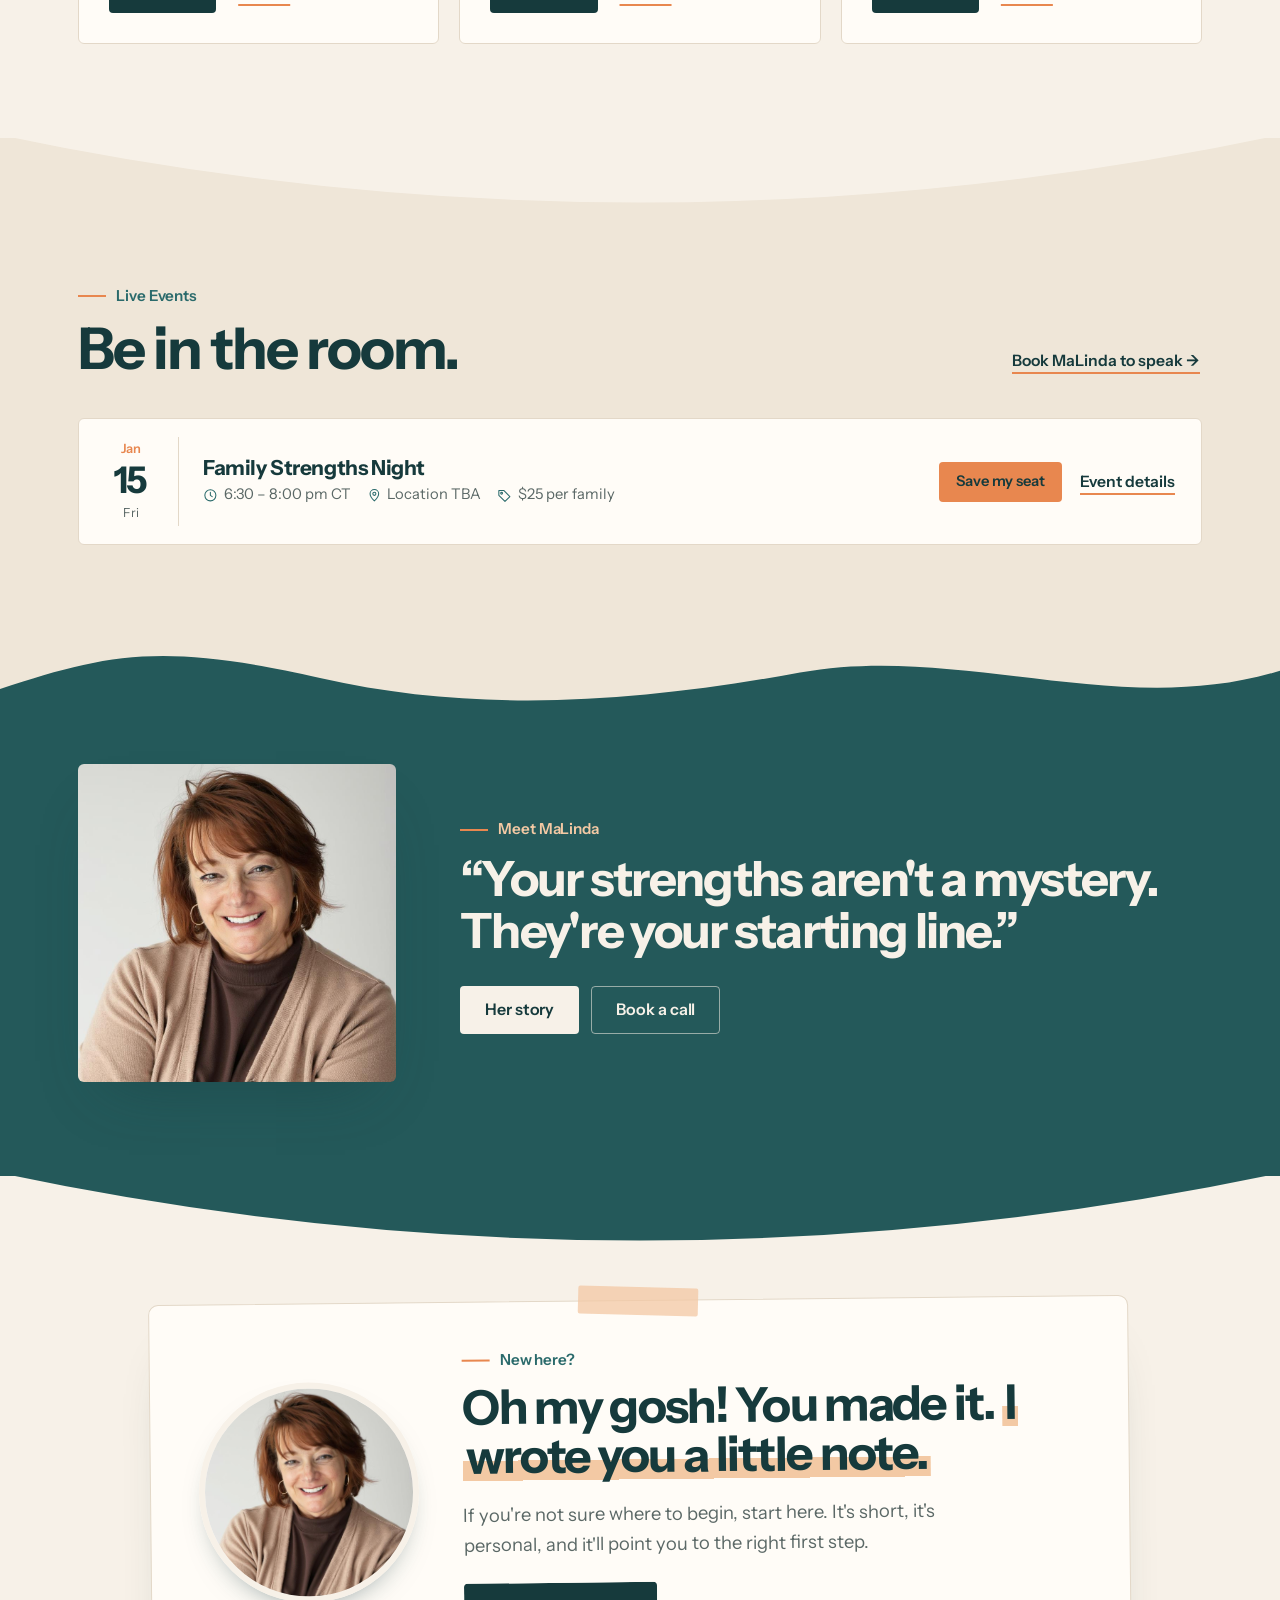
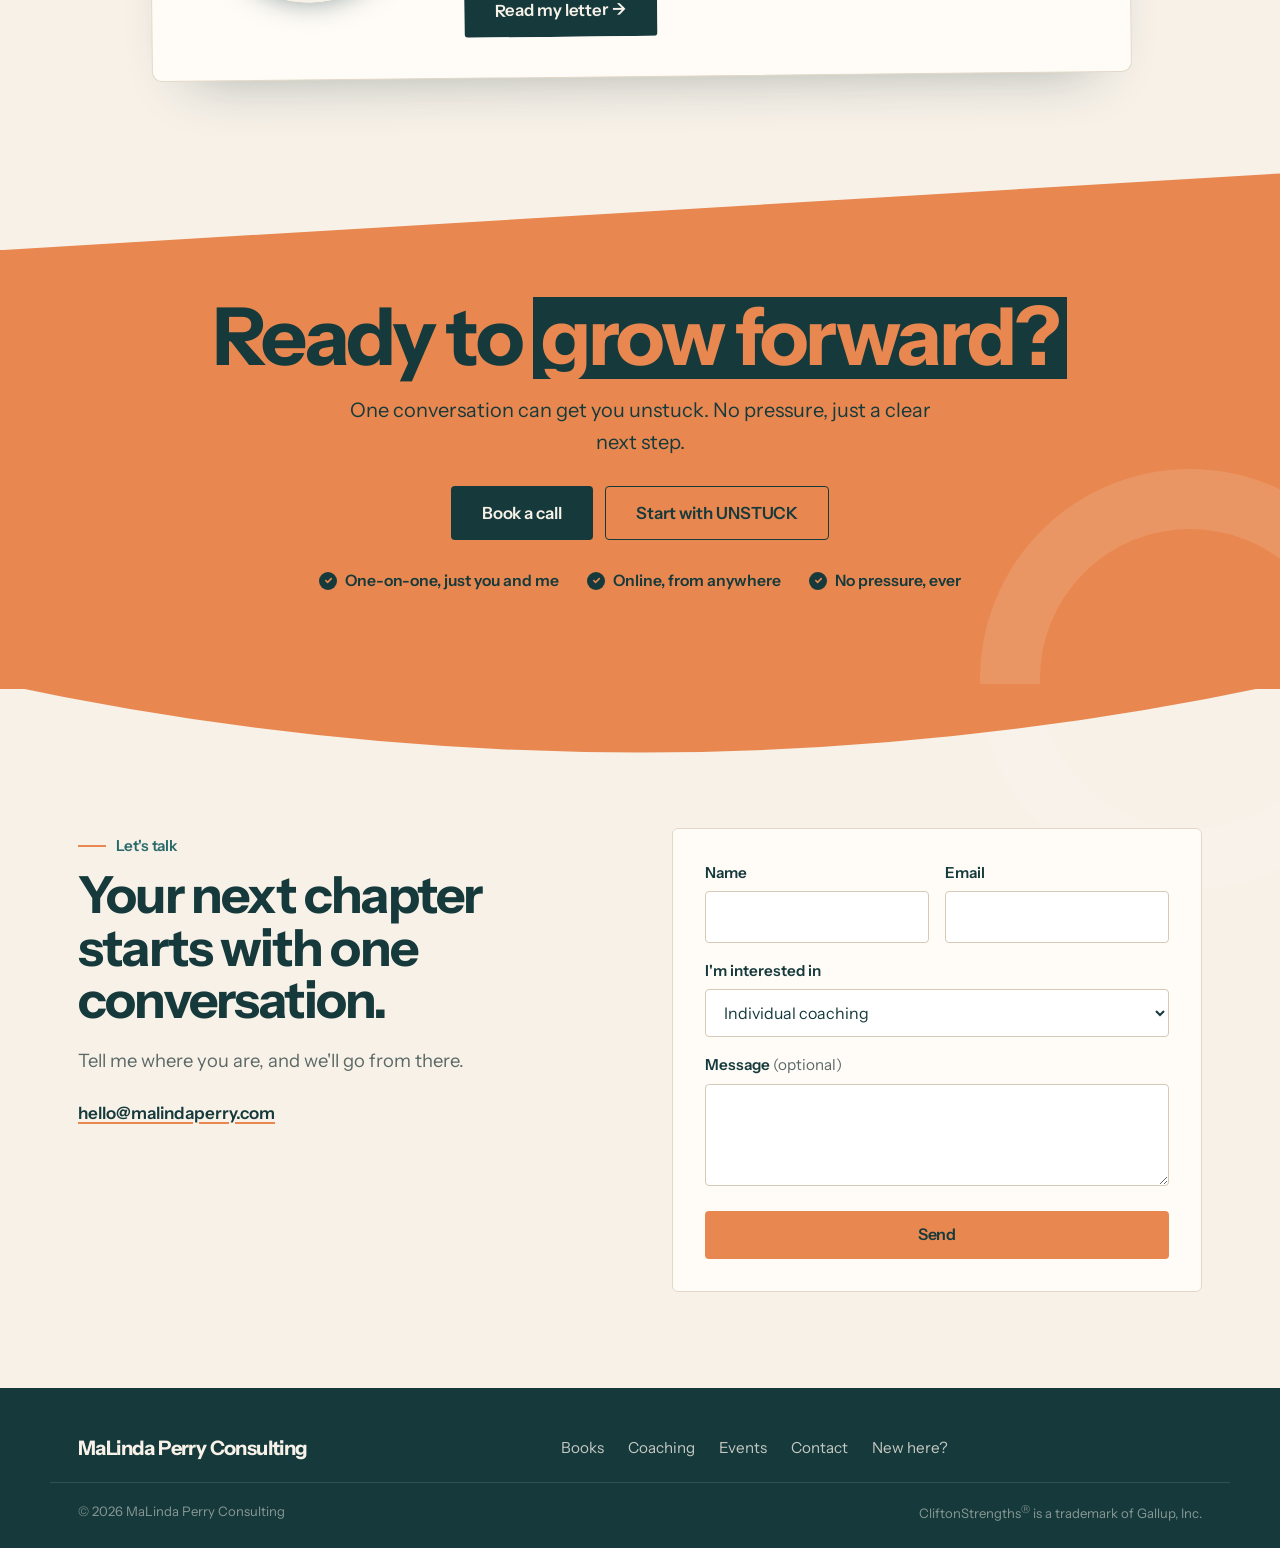
==== commit 4ab1a8f9: "MPC logo in the header; block casual image saving - Logo cut out with a transparent background (logo" ====
--- a/public/index.html
+++ b/public/index.html
@@ -15,7 +15,7 @@
   <link rel="preconnect" href="https://fonts.googleapis.com">
   <link rel="preconnect" href="https://fonts.gstatic.com" crossorigin>
   <link href="https://fonts.googleapis.com/css2?family=Instrument+Sans:wght@400;500;600;700&display=swap" rel="stylesheet">
-  <link rel="stylesheet" href="css/site.css?v=34">
+  <link rel="stylesheet" href="css/site.css?v=37">
 </head>
 <body>
   <a class="skip" href="#main">Skip to content</a>
@@ -24,8 +24,7 @@
   <header class="header" id="top">
     <div class="wrap header-inner">
       <a href="#top" class="brand" aria-label="MaLinda Perry, back to top">
-        <span class="brand-mark" aria-hidden="true">MP</span>
-        <span class="brand-text">MaLinda Perry</span>
+        <img class="brand-logo" src="images/logo-mark.png" alt="MaLinda Perry Consulting" width="682" height="280">
       </a>
       <nav class="nav" id="nav" aria-label="Main">
         <a href="#books">Books</a>
@@ -367,6 +366,6 @@
   </template>
 
   <script src="js/site-data.js?v=8"></script>
-  <script src="js/site.js?v=7"></script>
+  <script src="js/site.js?v=8"></script>
 </body>
 </html>
--- a/public/css/site.css
+++ b/public/css/site.css
@@ -760,7 +760,18 @@
   .pl-buy .btn { grid-column: 1 / -1; text-align: center; }
 }
 .listing .listing-info h1 { font-size: clamp(2.8rem, 5vw, 4.2rem); }
-.listing .li-actions { margin-bottom: 0; }
+.hero-book.listing .li-actions { margin-bottom: 0; }
 .hero-book.listing.hero-lean .hero-grid { grid-template-columns: .9fr 1.1fr; gap: 48px; }
 @media (max-width: 860px) { .hero-book.listing.hero-lean .hero-grid { grid-template-columns: 1fr; gap: 24px; } }
 .li-desc { margin: -10px 0 24px; max-width: 34em; font-size: 1.05rem; line-height: 1.55; color: var(--muted); }
+
+/* Logo in the header */
+.brand-logo { display: block; height: 54px; width: auto; }
+@media (max-width: 860px) { .brand-logo { height: 46px; } }
+
+/* Make images hard to save: no dragging, no long-press menu on phones, no selecting. */
+img { -webkit-user-drag: none; user-drag: none; -webkit-touch-callout: none; -webkit-user-select: none; user-select: none; }
+/* Taller header so the script name in the logo reads */
+:root { --header-h: 88px; }
+.brand-logo { height: 72px; }
+@media (max-width: 860px) { :root { --header-h: 72px; } .brand-logo { height: 56px; } }
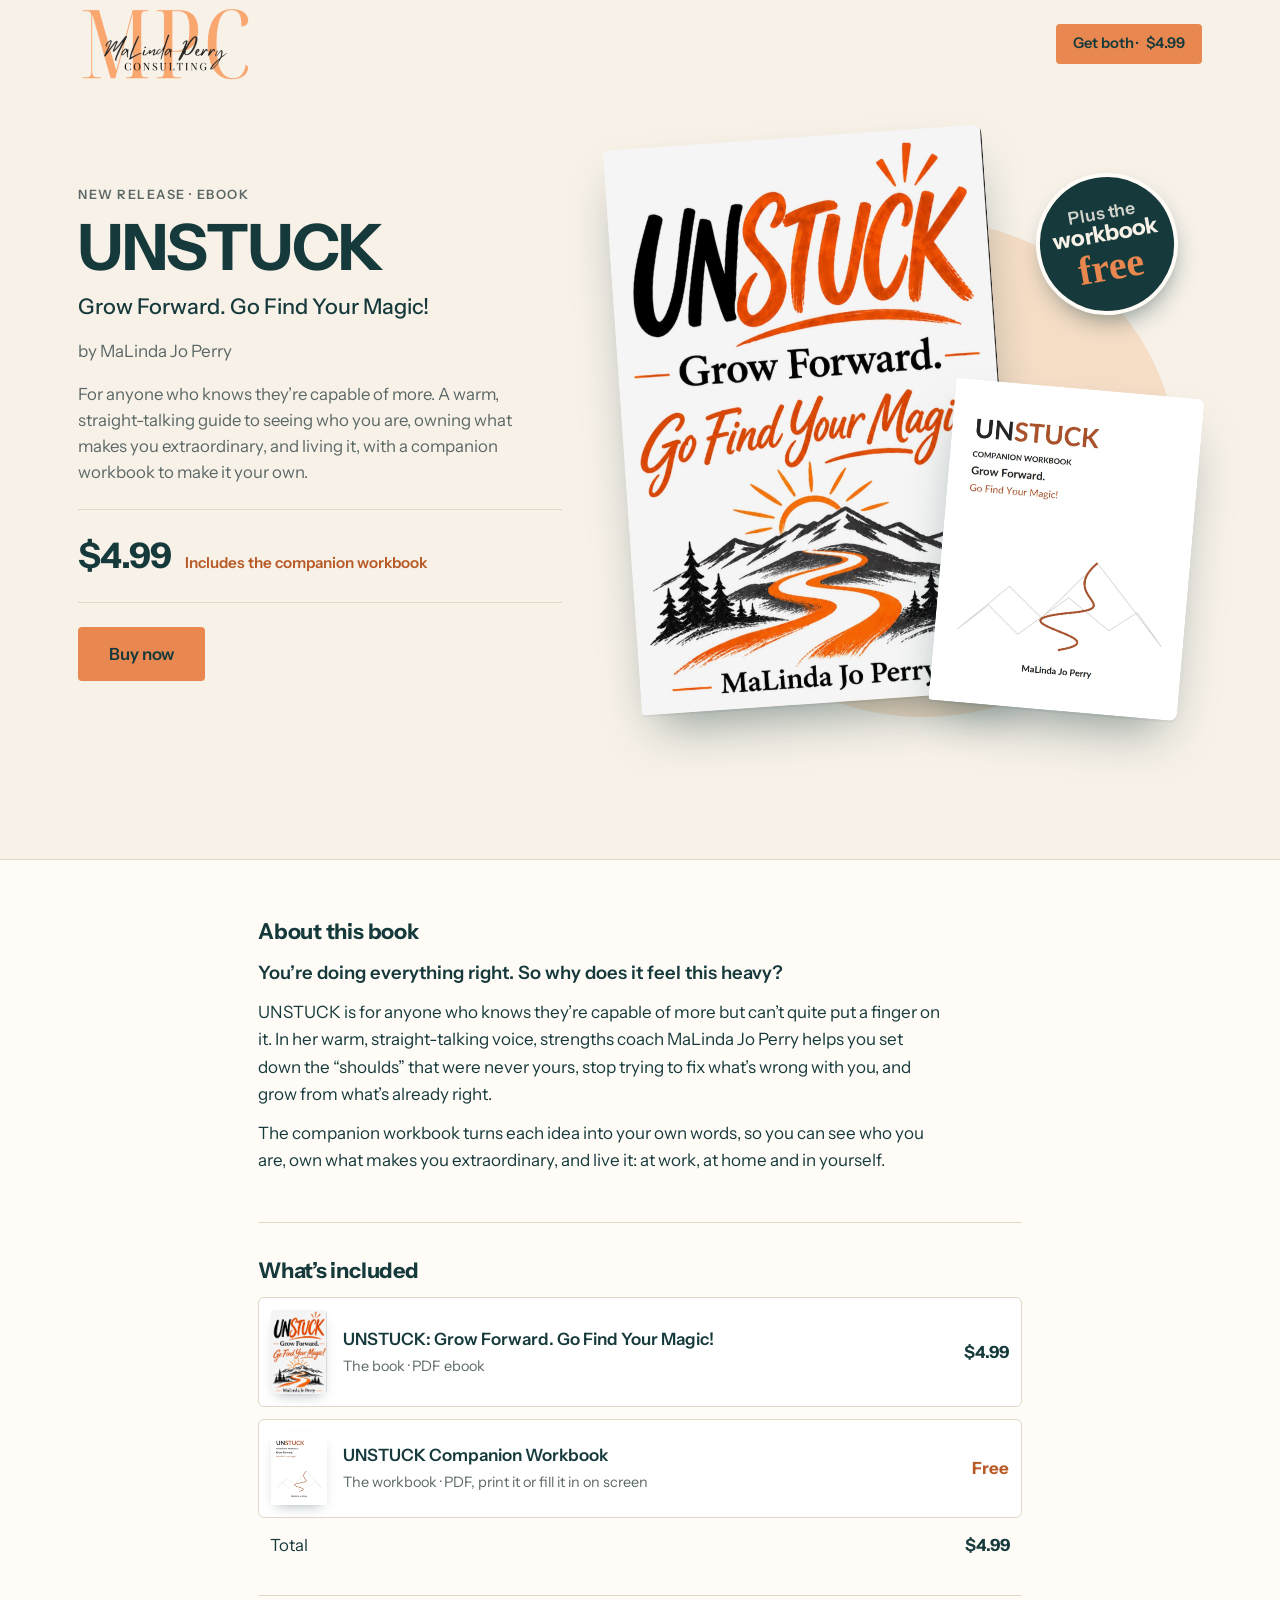
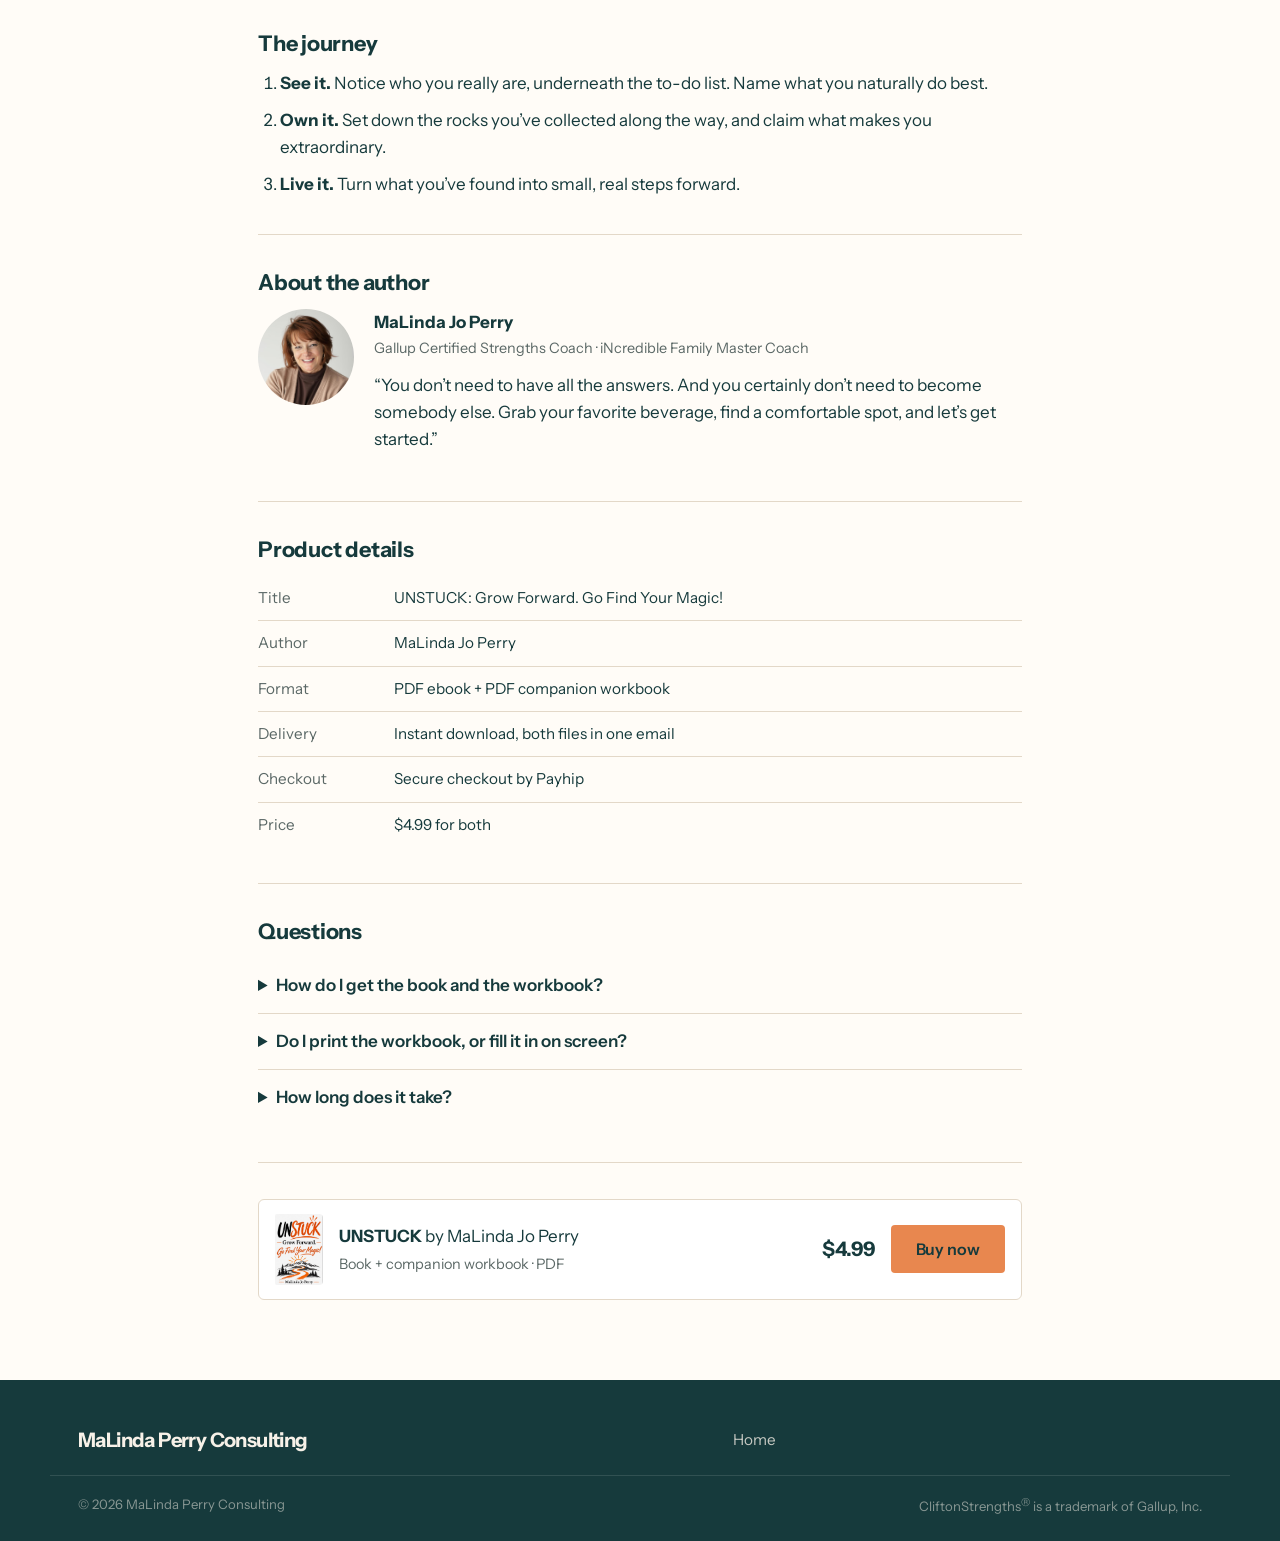
==== commit 0cc02d01: "Homepage is the UNSTUCK book page for now; booking links removed until scheduling is ready The old c" ====
--- a/public/index.html
+++ b/public/index.html
@@ -3,367 +3,171 @@
 <head>
   <meta charset="UTF-8">
   <meta name="viewport" content="width=device-width, initial-scale=1">
-  <title>MaLinda Perry | Strengths Coach</title>
-  <meta name="description" content="Strengths coaching for leaders, teams and families with MaLinda Perry. Books, coaching and live events powered by Gallup CliftonStrengths and iNcredible Family.">
+  <title>UNSTUCK by MaLinda Jo Perry | MaLinda Perry Consulting</title>
+  <meta name="description" content="UNSTUCK, the new book from strengths coach MaLinda Jo Perry, with its companion workbook included free. $4.99 for both, instant PDF download.">
   <link rel="canonical" href="https://malindaperryconsulting.com/">
-  <meta property="og:title" content="MaLinda Perry | Strengths Coach">
-  <meta property="og:description" content="Stop fixing what's wrong. Build on what's strong.">
+  <meta property="og:type" content="product">
+  <meta property="og:title" content="UNSTUCK: Grow Forward. Go Find Your Magic!">
+  <meta property="og:description" content="The book for $4.99, with the companion workbook included free.">
   <meta property="og:image" content="https://malindaperryconsulting.com/images/books/unstuck.jpg">
   <meta property="og:url" content="https://malindaperryconsulting.com/">
+  <meta name="twitter:card" content="summary_large_image">
   <meta name="theme-color" content="#F7F1E8">
-  <link rel="icon" href="images/favicon.svg" type="image/svg+xml">
+  <link rel="icon" href="images/favicon-32.png" sizes="32x32" type="image/png">
+  <link rel="icon" href="images/favicon-48.png" sizes="48x48" type="image/png">
+  <link rel="icon" href="images/icon-512.png" sizes="512x512" type="image/png">
+  <link rel="apple-touch-icon" href="images/apple-touch-icon.png">
   <link rel="preconnect" href="https://fonts.googleapis.com">
   <link rel="preconnect" href="https://fonts.gstatic.com" crossorigin>
-  <link href="https://fonts.googleapis.com/css2?family=Instrument+Sans:wght@400;500;600;700&display=swap" rel="stylesheet">
-  <link rel="stylesheet" href="css/site.css?v=37">
+  <link href="https://fonts.googleapis.com/css2?family=Instrument+Sans:wght@400;500;600;700&family=Caveat:wght@600&display=swap" rel="stylesheet">
+  <link rel="stylesheet" href="css/site.css?v=38">
 </head>
-<body>
+<body class="sales-page">
   <a class="skip" href="#main">Skip to content</a>
 
-  <!-- ============ HEADER ============ -->
+  <!-- Homepage is the book page for now; coaching and booking come later (old page saved in git history). -->
   <header class="header" id="top">
     <div class="wrap header-inner">
-      <a href="#top" class="brand" aria-label="MaLinda Perry, back to top">
+      <a href="#top" class="brand" aria-label="MaLinda Perry Consulting, back to top">
         <img class="brand-logo" src="images/logo-mark.png" alt="MaLinda Perry Consulting" width="682" height="280">
       </a>
-      <nav class="nav" id="nav" aria-label="Main">
-        <a href="#books">Books</a>
-        <a href="#coaching">Coaching</a>
-        <a href="#events">Events</a>
-        <a href="#about">About</a>
-      </nav>
-      <a href="#contact" class="btn btn-primary btn-sm js-schedule header-cta">Book a call</a>
-      <button class="menu-btn" id="menuBtn" aria-controls="nav" aria-expanded="false" aria-label="Open menu">
-        <span></span><span></span>
-      </button>
+      <a href="https://payhip.com/buy?link=xB8tP" class="btn btn-primary btn-sm" target="_blank" rel="noopener">Get both &middot; <span class="js-price">$4.99</span></a>
     </div>
   </header>
 
   <main id="main">
 
     <!-- ============ HERO ============ -->
-    <section class="hero listing hero-lean" aria-labelledby="listing-title">
-      <div class="wrap listing-grid">
+    <section class="hero hero-book listing hero-lean">
+      <div class="wrap hero-grid">
+        <div class="hero-copy listing-info">
+          <p class="li-type">New release &middot; eBook</p>
+          <h1>UNSTUCK</h1>
+          <p class="li-sub">Grow Forward. Go Find Your Magic!</p>
+          <p class="li-by">by MaLinda Jo Perry</p>
+          <p class="li-desc">For anyone who knows they&#8217;re capable of more. A warm, straight-talking guide to seeing who you are, owning what makes you extraordinary, and living it, with a companion workbook to make it your own.</p>
+          <div class="li-price"><span class="js-price">$4.99</span><span class="li-incl">Includes the companion workbook</span></div>
+          <div class="li-actions">
+            <a href="https://payhip.com/buy?link=xB8tP" class="btn btn-primary btn-lg" target="_blank" rel="noopener">Buy now</a>
+          </div>
+        </div>
         <figure class="bundle-art" aria-label="The UNSTUCK book and its companion workbook">
-          <a href="/unstuck" class="bundle-link" aria-label="About UNSTUCK">
+          <div class="bundle-link">
             <img class="ba-workbook" src="images/books/unstuck-workbook.jpg" alt="UNSTUCK Companion Workbook by MaLinda Jo Perry" width="855" height="1110">
             <img class="ba-book" src="images/books/unstuck.jpg" alt="UNSTUCK: Grow Forward. Go Find Your Magic! by MaLinda Jo Perry" width="1097" height="1638">
             <span class="ba-badge"><small>Plus the</small><b>workbook</b><em>free</em></span>
-          </a>
+          </div>
         </figure>
-        <div class="listing-info">
-          <p class="li-type">New release &middot; eBook</p>
-          <h1 id="listing-title">UNSTUCK</h1>
-          <p class="li-sub">Grow Forward. Go Find Your Magic!</p>
-          <p class="li-by">by <a href="#about">MaLinda Jo Perry</a></p>
-          <div class="li-price"><span class="js-price">$4.99</span><span class="li-incl">Includes the companion workbook</span></div>
-          <div class="li-actions">
-            <a href="https://payhip.com/buy?link=xB8tP" class="btn btn-primary btn-lg" target="_blank" rel="noopener">Buy now</a>
-            <a href="/unstuck" class="btn btn-outline-light btn-lg">Look inside</a>
-          </div>
-          <dl class="li-details">
-            <div><dt>Format</dt><dd>PDF book + PDF workbook</dd></div>
-            <div><dt>Delivery</dt><dd>Instant download by email</dd></div>
-            <div><dt>Author</dt><dd>Gallup Certified Strengths Coach</dd></div>
-          </dl>
-        </div>
       </div>
     </section>
 
-    <!-- ============ BOOKS (first) ============ -->
-    <section class="books-band edge edge-curve" style="--from: var(--cream)" id="books" aria-labelledby="books-title">
-      <div class="wrap">
-        <header class="head head-light">
-          <p class="kicker">The Books</p>
-          <h2 id="books-title">Start here.</h2>
-        </header>
-        <div class="books" id="bookList"><!-- filled from js/site-data.js --></div>
-      </div>
-    </section>
+    <!-- ============ LISTING: plain store-style sections ============ -->
+    <div class="pl">
+      <div class="wrap pl-wrap">
 
-    <!-- ============ SOUND FAMILIAR? (emotional hook) ============ -->
-    <section class="feel edge edge-tilt" style="--from: var(--paper)" aria-labelledby="feel-title">
-      <div class="wrap">
-        <header class="head">
-          <p class="kicker">Sound familiar?</p>
-          <h2 id="feel-title">You're working hard. So why does it feel <span class="hl">this</span> hard?</h2>
-        </header>
-        <div class="feel-grid">
-          <blockquote class="feel-card"><span class="feel-tag">At work</span><p>&ldquo;I'm good at my job, but I'm running on empty.&rdquo;</p></blockquote>
-          <blockquote class="feel-card"><span class="feel-tag">As a leader</span><p>&ldquo;My team is talented, but we keep stepping on each other.&rdquo;</p></blockquote>
-          <blockquote class="feel-card"><span class="feel-tag">At home</span><p>&ldquo;Home feels more like a to-do list than a family.&rdquo;</p></blockquote>
-          <blockquote class="feel-card"><span class="feel-tag">In yourself</span><p>&ldquo;I know I'm capable of more. I just can't put my finger on it.&rdquo;</p></blockquote>
-        </div>
-        <div class="feel-turn">
-          <p class="feel-big">You're not broken. <span class="hl">You've been working against your strengths.</span></p>
-          <p class="feel-sub">When you know what you naturally do best, work gets lighter, teams click, and home feels like home again.</p>
-          <div class="hero-actions">
-            <a href="#contact" class="btn btn-primary btn-lg js-schedule">Find your strengths</a>
-            <a href="#coaching" class="btn btn-outline-light btn-lg">See how it works</a>
-          </div>
-        </div>
-      </div>
-    </section>
+        <section class="pl-sec" aria-labelledby="pl-about">
+          <h2 id="pl-about">About this book</h2>
+          <p class="pl-lead">You&#8217;re doing everything right. So why does it feel this heavy?</p>
+          <p>UNSTUCK is for anyone who knows they&#8217;re capable of more but can&#8217;t quite put a finger on it. In her warm, straight-talking voice, strengths coach MaLinda Jo Perry helps you set down the &#8220;shoulds&#8221; that were never yours, stop trying to fix what&#8217;s wrong with you, and grow from what&#8217;s already right.</p>
+          <p>The companion workbook turns each idea into your own words, so you can see who you are, own what makes you extraordinary, and live it: at work, at home and in yourself.</p>
+        </section>
 
-    <!-- ============ STATEMENT ============ -->
-    <section class="statement edge edge-wave" style="--from: var(--espresso)" aria-label="What changes">
-      <div class="wrap">
-        <p>Grow <span>forward.</span></p>
-      </div>
-      <div class="ribbon" aria-hidden="true">
-        <div class="ribbon-track">
-          <span>Clarity</span><span>Confidence</span><span>Purpose</span><span>Momentum</span><span>Connection</span><span>Courage</span><span>Focus</span><span>Joy</span>
-          <span>Clarity</span><span>Confidence</span><span>Purpose</span><span>Momentum</span><span>Connection</span><span>Courage</span><span>Focus</span><span>Joy</span>
-        </div>
-      </div>
-    </section>
+        <section class="pl-sec" aria-labelledby="pl-incl">
+          <h2 id="pl-incl">What&#8217;s included</h2>
+          <ul class="pl-items">
+            <li>
+              <img src="images/books/unstuck.jpg" alt="" width="1097" height="1638" loading="lazy">
+              <div><p class="pl-item-t">UNSTUCK: Grow Forward. Go Find Your Magic!</p><p class="pl-item-m">The book &middot; PDF ebook</p></div>
+              <span class="pl-item-p js-price">$4.99</span>
+            </li>
+            <li>
+              <img src="images/books/unstuck-workbook.jpg" alt="" width="855" height="1110" loading="lazy">
+              <div><p class="pl-item-t">UNSTUCK Companion Workbook</p><p class="pl-item-m">The workbook &middot; PDF, print it or fill it in on screen</p></div>
+              <span class="pl-item-p pl-free">Free</span>
+            </li>
+          </ul>
+          <p class="pl-total"><span>Total</span><b class="js-price">$4.99</b></p>
+        </section>
 
-    <!-- ============ COACHING ============ -->
-    <section class="section edge edge-tilt-r" style="--from: var(--apricot)" id="coaching" aria-labelledby="coaching-title">
-      <div class="wrap">
-        <header class="head">
-          <p class="kicker kicker-dark">Coaching</p>
-          <h2 id="coaching-title">Work with MaLinda.</h2>
-        </header>
+        <section class="pl-sec" aria-labelledby="pl-journey">
+          <h2 id="pl-journey">The journey</h2>
+          <ol class="pl-steps">
+            <li><b>See it.</b> Notice who you really are, underneath the to-do list. Name what you naturally do best.</li>
+            <li><b>Own it.</b> Set down the rocks you&#8217;ve collected along the way, and claim what makes you extraordinary.</li>
+            <li><b>Live it.</b> Turn what you&#8217;ve found into small, real steps forward.</li>
+          </ol>
+        </section>
 
-        <div class="offers">
-          <article class="offer">
-            <span class="offer-n">01</span>
-            <h3>One-on-One</h3>
-            <p>Know your strengths. Use them on purpose.</p>
-            <div class="offer-actions">
-              <a href="#contact" class="btn btn-teal btn-sm js-schedule" data-interest="Individual coaching">Book a call</a>
-              <button class="btn-text" data-modal="m-individual">Details</button>
-            </div>
-          </article>
-          <article class="offer">
-            <span class="offer-n">02</span>
-            <h3>Teams &amp; Leaders</h3>
-            <p>Turn a group of people into a team that clicks.</p>
-            <div class="offer-actions">
-              <a href="#contact" class="btn btn-teal btn-sm js-schedule" data-interest="Team coaching">Book a call</a>
-              <button class="btn-text" data-modal="m-team">Details</button>
-            </div>
-          </article>
-          <article class="offer">
-            <span class="offer-n">03</span>
-            <h3>iNcredible Family</h3>
-            <p>Bring out the best in each other at home.</p>
-            <div class="offer-actions">
-              <a href="#contact" class="btn btn-teal btn-sm js-schedule" data-interest="Family coaching">Book a call</a>
-              <button class="btn-text" data-modal="m-family">Details</button>
-            </div>
-          </article>
-        </div>
-      </div>
-    </section>
-
-    <!-- ============ EVENTS ============ -->
-    <section class="section section-alt edge edge-curve" style="--from: var(--cream)" id="events" aria-labelledby="events-title">
-      <div class="wrap">
-        <header class="head head-row">
-          <div>
-            <p class="kicker kicker-dark">Live Events</p>
-            <h2 id="events-title">Be in the room.</h2>
-          </div>
-          <a href="#contact" class="btn-text js-interest" data-interest="Speaking / event">Book MaLinda to speak &rarr;</a>
-        </header>
-        <div class="events" id="eventList"><!-- filled from js/site-data.js --></div>
-      </div>
-    </section>
-
-    <!-- ============ ABOUT ============ -->
-    <section class="about edge edge-wave" style="--from: var(--cream-2)" id="about" aria-labelledby="about-title">
-      <div class="wrap about-grid">
-        <div class="about-photo">
-          <img src="images/headshot.jpg" alt="" width="896" height="1088" loading="lazy">
-        </div>
-        <div class="about-copy">
-          <p class="kicker">Meet MaLinda</p>
-          <h2 id="about-title">&ldquo;Your strengths aren't a mystery. They're your starting line.&rdquo;</h2>
-          <div class="hero-actions">
-            <button class="btn btn-light" data-modal="m-about">Her story</button>
-            <a href="#contact" class="btn btn-outline-light js-schedule">Book a call</a>
-          </div>
-        </div>
-      </div>
-    </section>
-
-    <!-- ============ NEW HERE? (leads to MaLinda's letter at /start) ============ -->
-    <section class="new-here edge edge-curve" style="--from: var(--lagoon-dark)" aria-labelledby="new-title">
-      <div class="wrap">
-        <a href="/start" class="note-card">
-          <img class="note-photo" src="images/headshot.jpg" alt="" width="896" height="1088" loading="lazy">
-          <div class="note-body">
-            <p class="kicker">New here?</p>
-            <h2 id="new-title">Oh my gosh! You made it. <span class="hl">I wrote you a little note.</span></h2>
-            <p class="note-sub">If you're not sure where to begin, start here. It's short, it's personal, and it'll point you to the right first step.</p>
-            <span class="btn btn-teal btn-lg">Read my letter &rarr;</span>
-          </div>
-        </a>
-      </div>
-    </section>
-
-    <!-- ============ BIG CALL TO ACTION ============ -->
-    <section class="cta-band edge edge-tilt" style="--from: var(--cream)" aria-labelledby="cta-title">
-      <div class="wrap cta-inner">
-        <h2 id="cta-title">Ready to <span class="hl-dark">grow forward?</span></h2>
-        <p class="cta-sub">One conversation can get you unstuck. No pressure, just a clear next step.</p>
-        <div class="hero-actions cta-actions">
-          <a href="#contact" class="btn btn-teal btn-lg js-schedule">Book a call</a>
-          <a href="#books" class="btn btn-ghost btn-lg">Start with UNSTUCK</a>
-        </div>
-        <ul class="assure">
-          <li>One-on-one, just you and me</li>
-          <li>Online, from anywhere</li>
-          <li>No pressure, ever</li>
-        </ul>
-      </div>
-    </section>
-
-    <!-- ============ CONTACT ============ -->
-    <section class="section edge edge-curve" style="--from: var(--terracotta)" id="contact" aria-labelledby="contact-title">
-      <div class="wrap contact-grid">
-        <div>
-          <p class="kicker kicker-dark">Let's talk</p>
-          <h2 id="contact-title">Your next chapter starts with one conversation.</h2>
-          <p class="sub">Tell me where you are, and we'll go from there.</p>
-          <a href="#contact" class="btn btn-teal js-schedule schedule-only" hidden>Pick a time</a>
-          <p class="mail"><a class="js-email" href="#">Email</a></p>
-        </div>
-
-        <form class="form" name="contact" method="POST" action="/api/contact">
-          <p class="hp"><label>Leave this empty: <input name="company" tabindex="-1" autocomplete="off"></label></p>
-          <div class="field-row">
-            <div class="field">
-              <label for="f-name">Name</label>
-              <input id="f-name" name="name" autocomplete="name" required>
-            </div>
-            <div class="field">
-              <label for="f-email">Email</label>
-              <input id="f-email" type="email" name="email" autocomplete="email" required>
+        <section class="pl-sec pl-author" aria-labelledby="pl-auth">
+          <h2 id="pl-auth">About the author</h2>
+          <div class="pl-auth-row">
+            <img src="images/headshot.jpg" alt="MaLinda Jo Perry" width="896" height="1088" loading="lazy">
+            <div>
+              <p class="pl-auth-name">MaLinda Jo Perry</p>
+              <p class="pl-auth-cred">Gallup Certified Strengths Coach &middot; iNcredible Family Master Coach</p>
+              <p>&#8220;You don&#8217;t need to have all the answers. And you certainly don&#8217;t need to become somebody else. Grab your favorite beverage, find a comfortable spot, and let&#8217;s get started.&#8221;</p>
             </div>
           </div>
-          <div class="field">
-            <label for="f-interest">I'm interested in</label>
-            <select id="f-interest" name="interest">
-              <option>Individual coaching</option>
-              <option>Team coaching</option>
-              <option>Family coaching</option>
-              <option>Books</option>
-              <option>An event</option>
-              <option>Speaking / event</option>
-              <option>Something else</option>
-            </select>
+        </section>
+
+        <section class="pl-sec" aria-labelledby="pl-det">
+          <h2 id="pl-det">Product details</h2>
+          <dl class="pl-details">
+            <div><dt>Title</dt><dd>UNSTUCK: Grow Forward. Go Find Your Magic!</dd></div>
+            <div><dt>Author</dt><dd>MaLinda Jo Perry</dd></div>
+            <div><dt>Format</dt><dd>PDF ebook + PDF companion workbook</dd></div>
+            <div><dt>Delivery</dt><dd>Instant download, both files in one email</dd></div>
+            <div><dt>Checkout</dt><dd>Secure checkout by Payhip</dd></div>
+            <div><dt>Price</dt><dd><span class="js-price">$4.99</span> for both</dd></div>
+          </dl>
+        </section>
+
+        <section class="pl-sec" aria-labelledby="pl-faq">
+          <h2 id="pl-faq">Questions</h2>
+          <div class="pl-faq">
+            <details>
+              <summary>How do I get the book and the workbook?</summary>
+              <p>Right after checkout you&#8217;ll get one email with both PDFs to download. They&#8217;re yours to keep.</p>
+            </details>
+            <details>
+              <summary>Do I print the workbook, or fill it in on screen?</summary>
+              <p>Either one. Print it and grab a pen, or open it on your tablet or computer.</p>
+            </details>
+            <details>
+              <summary>How long does it take?</summary>
+              <p>As long as you need. Some people sit with it for one afternoon, others take a little at a time.</p>
+            </details>
           </div>
-          <div class="field">
-            <label for="f-msg">Message <span class="opt">(optional)</span></label>
-            <textarea id="f-msg" name="message" rows="3"></textarea>
-          </div>
-          <button class="btn btn-primary btn-block" type="submit">Send</button>
-        </form>
+        </section>
+
+        <section class="pl-buy" aria-label="Buy UNSTUCK">
+          <img src="images/books/unstuck.jpg" alt="" width="1097" height="1638" loading="lazy">
+          <div class="pl-buy-t"><p><b>UNSTUCK</b> by MaLinda Jo Perry</p><p class="pl-item-m">Book + companion workbook &middot; PDF</p></div>
+          <span class="pl-buy-p js-price">$4.99</span>
+          <a href="https://payhip.com/buy?link=xB8tP" class="btn btn-primary" target="_blank" rel="noopener">Buy now</a>
+        </section>
+
       </div>
-    </section>
+    </div>
   </main>
 
-  <!-- ============ FOOTER ============ -->
   <footer class="footer">
     <div class="wrap footer-inner">
       <p class="footer-brand">MaLinda Perry Consulting</p>
       <nav class="footer-nav" aria-label="Footer">
-        <a href="#books">Books</a>
-        <a href="#coaching">Coaching</a>
-        <a href="#events">Events</a>
-        <a href="#contact">Contact</a>
-        <a href="/start">New here?</a>
+        <a href="/">Home</a>
       </nav>
       <div class="footer-social" id="social"></div>
     </div>
     <div class="wrap footer-legal">
       <p>&copy; <span id="year">2026</span> MaLinda Perry Consulting</p>
-      <p>CliftonStrengths<sup>®</sup> is a trademark of Gallup, Inc.</p>
+      <p>CliftonStrengths<sup>&reg;</sup> is a trademark of Gallup, Inc.</p>
     </div>
   </footer>
 
-  <!-- Round "New here?" button, always in reach (goes to MaLinda's letter) -->
-  <a href="/start" class="new-round" aria-label="New here? Read MaLinda's note on where to start">
-    <span class="new-round-top">New</span>
-    <span class="new-round-main">here?</span>
-  </a>
-
-  <!-- Mobile sticky action bar -->
-  <nav class="mobile-bar" aria-label="Quick actions">
-    <a href="#contact" class="btn btn-primary btn-sm js-schedule">Book a call</a>
-    <a href="#books" class="btn btn-ghost btn-sm">Books</a>
-    <a href="#events" class="btn btn-ghost btn-sm">Events</a>
+  <nav class="mobile-bar mobile-bar-one" aria-label="Buy">
+    <a href="https://payhip.com/buy?link=xB8tP" class="btn btn-primary" target="_blank" rel="noopener">Get both for <span class="js-price">$4.99</span></a>
   </nav>
-
-  <!-- ============ MODAL SHELL ============ -->
-  <dialog class="modal" id="modal" aria-labelledby="modal-title">
-    <div class="modal-inner">
-      <button class="modal-close" data-close aria-label="Close">
-        <svg viewBox="0 0 24 24"><path d="M6 6l12 12M18 6 6 18"/></svg>
-      </button>
-      <div id="modalBody"></div>
-    </div>
-  </dialog>
-
-  <!-- ============ MODAL CONTENT ============ -->
-  <template id="m-individual">
-    <p class="kicker kicker-dark">One-on-One</p>
-    <h2 id="modal-title">Know your strengths. Use them on purpose.</h2>
-    <p>For anyone at a crossroads, stepping into something bigger, or ready to stop second-guessing what they're good at.</p>
-    <ul class="ticks">
-      <li>Your CliftonStrengths assessment and full results</li>
-      <li>A one-on-one debrief of your top strengths</li>
-      <li>Coaching sessions by video or phone</li>
-      <li>A clear plan after every session</li>
-    </ul>
-    <div class="modal-actions">
-      <a href="#contact" class="btn btn-primary js-schedule" data-interest="Individual coaching">Book a call</a>
-    </div>
-  </template>
-
-  <template id="m-team">
-    <p class="kicker kicker-dark">Teams &amp; Leaders</p>
-    <h2 id="modal-title">Turn a group of people into a team that clicks.</h2>
-    <p>See how each person works best, divide the work around it, and cut the friction.</p>
-    <ul class="ticks">
-      <li>CliftonStrengths for every team member</li>
-      <li>A team strengths map you'll keep using</li>
-      <li>Live workshop, half or full day, on-site or online</li>
-      <li>Follow-up coaching for leaders</li>
-    </ul>
-    <div class="modal-actions">
-      <a href="#contact" class="btn btn-primary js-schedule" data-interest="Team coaching">Talk about your team</a>
-    </div>
-  </template>
-
-  <template id="m-family">
-    <p class="kicker kicker-dark">iNcredible Family</p>
-    <h2 id="modal-title">Bring out the best in each other at home.</h2>
-    <p>Strengths aren't just for work. Help everyone in the family see what they bring, and use it every day.</p>
-    <ul class="ticks">
-      <li>Strengths insights for each family member</li>
-      <li>Guided family sessions</li>
-      <li>Simple tools for routines, conflict and encouragement</li>
-      <li>Support for busy working parents</li>
-    </ul>
-    <div class="modal-actions">
-      <a href="#contact" class="btn btn-primary js-schedule" data-interest="Family coaching">Book a family call</a>
-    </div>
-  </template>
-
-  <template id="m-about">
-    <p class="kicker kicker-dark">Meet MaLinda</p>
-    <h2 id="modal-title">MaLinda Perry</h2>
-    <!-- TODO: replace with MaLinda's own bio (background, certifications, family, where she's based). -->
-    <p>MaLinda Perry is a Gallup Certified Strengths Coach, an iNcredible Family Master Coach, and the author of <em>UNSTUCK: Your Personal Journey From Stuck to Possibility</em>. She works with individuals, teams and families.</p>
-    <p>She uses Gallup's CliftonStrengths and the iNcredible Family approach to help people name what they do best and build their lives and work around it.</p>
-    <div class="modal-actions">
-      <a href="#contact" class="btn btn-primary js-schedule">Book a call</a>
-    </div>
-  </template>
 
   <script src="js/site-data.js?v=8"></script>
   <script src="js/site.js?v=8"></script>
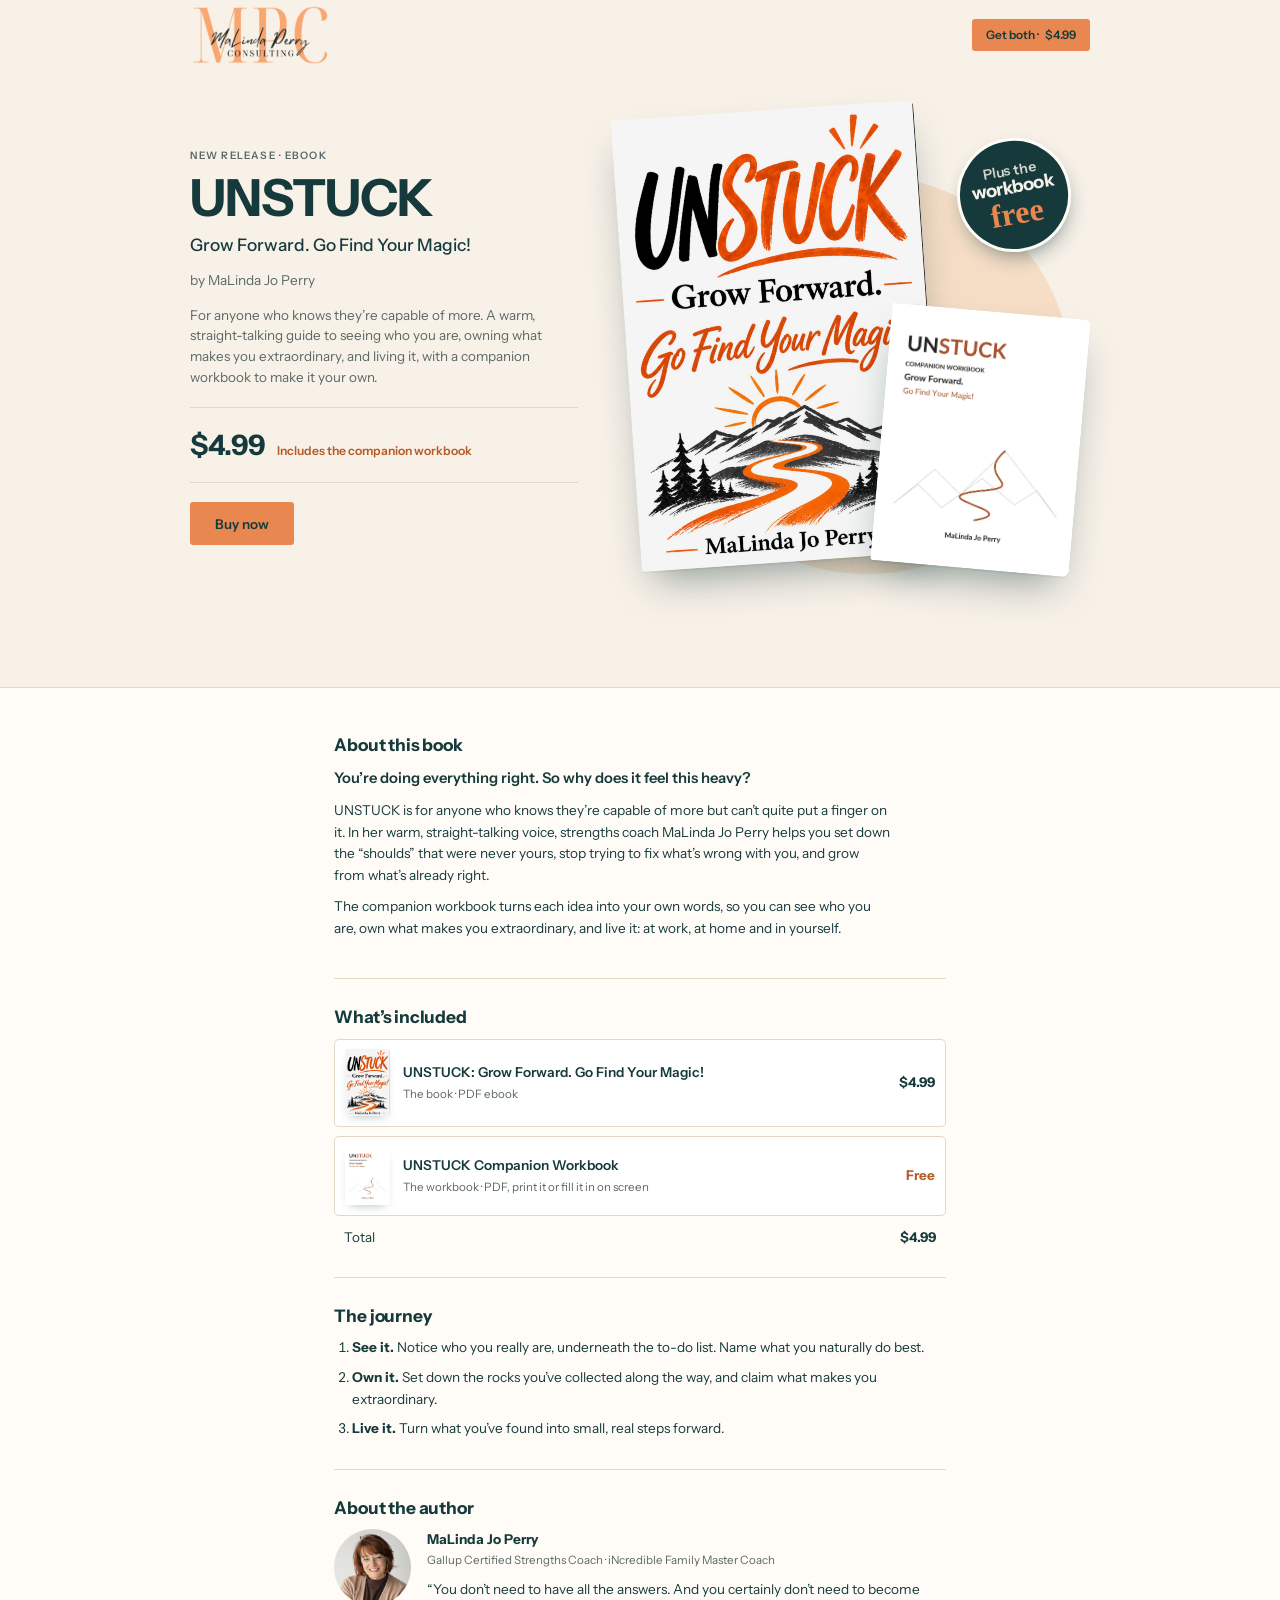
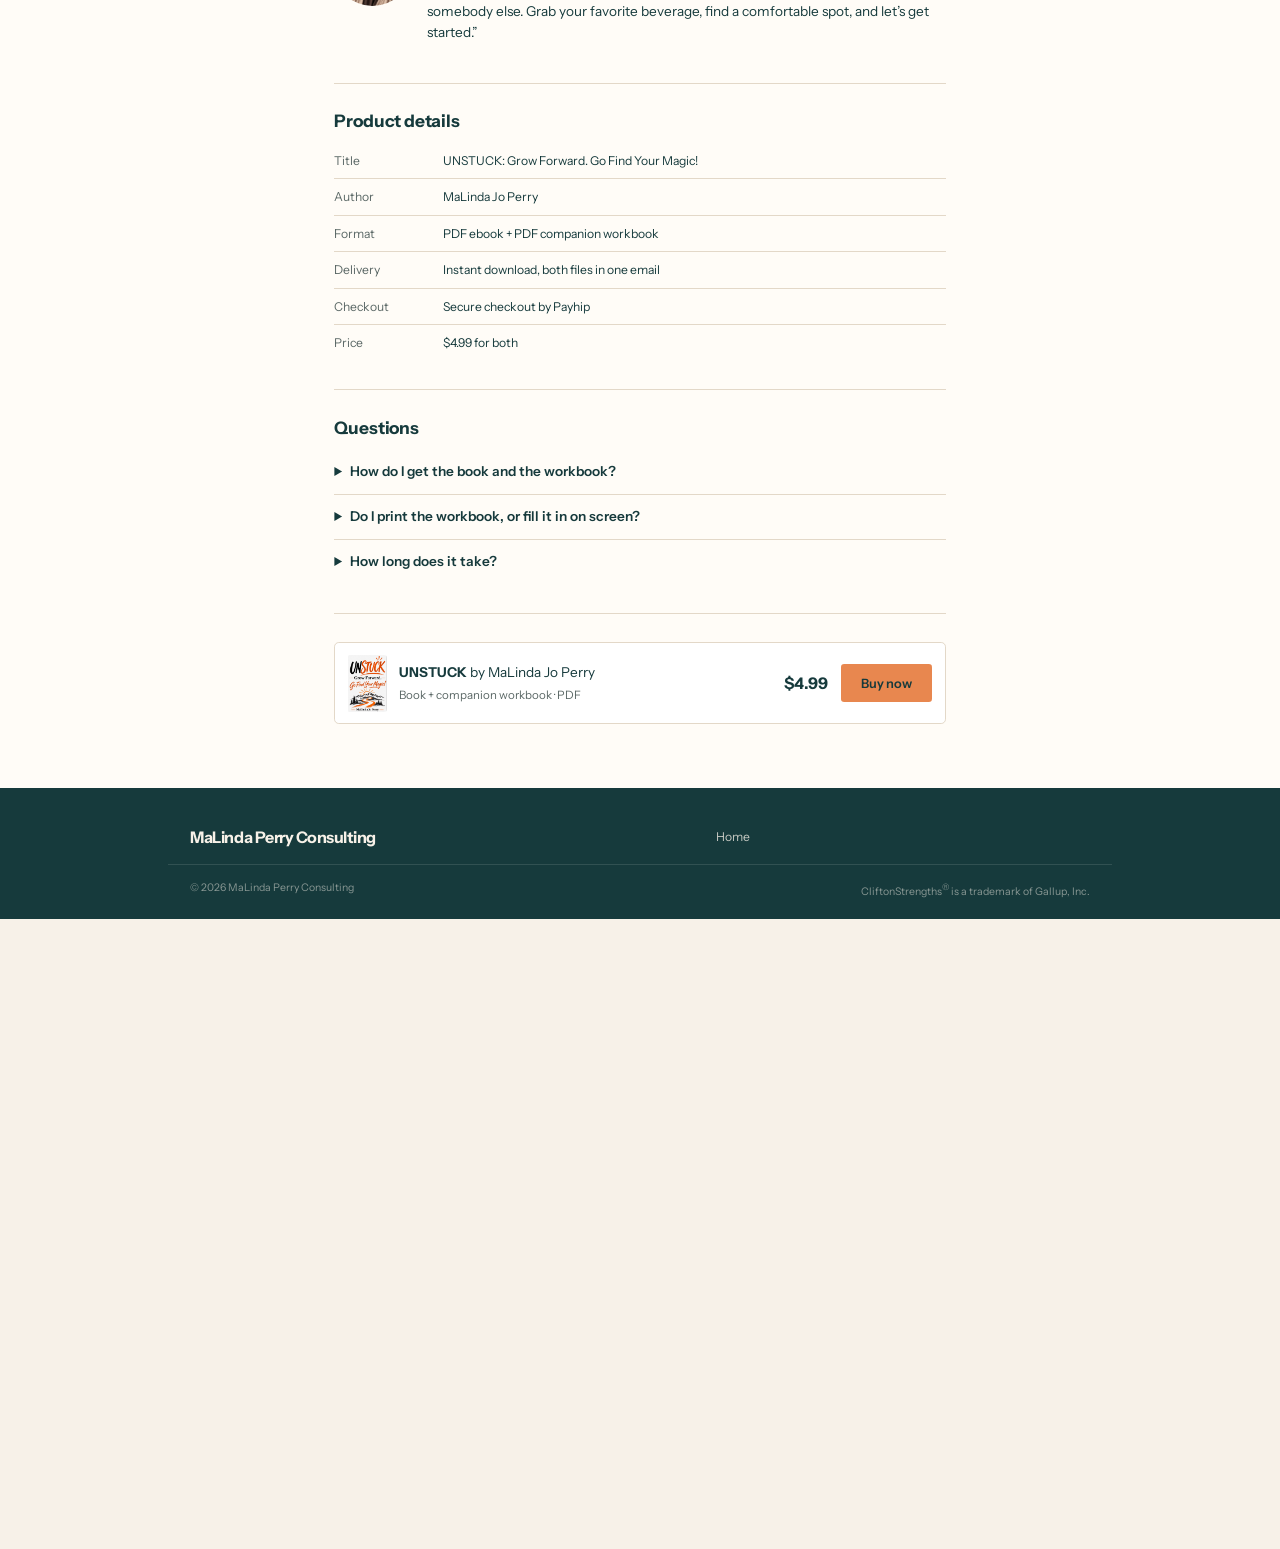
==== commit ab2de81a: "Desktop shows at 80% scale (1100px and wider); phones unchanged Co-Authored-By: Claude Opus 5.5 <nor" ====
--- a/public/index.html
+++ b/public/index.html
@@ -20,7 +20,7 @@
   <link rel="preconnect" href="https://fonts.googleapis.com">
   <link rel="preconnect" href="https://fonts.gstatic.com" crossorigin>
   <link href="https://fonts.googleapis.com/css2?family=Instrument+Sans:wght@400;500;600;700&family=Caveat:wght@600&display=swap" rel="stylesheet">
-  <link rel="stylesheet" href="css/site.css?v=38">
+  <link rel="stylesheet" href="css/site.css?v=39">
 </head>
 <body class="sales-page">
   <a class="skip" href="#main">Skip to content</a>
--- a/public/css/site.css
+++ b/public/css/site.css
@@ -775,3 +775,6 @@
 :root { --header-h: 88px; }
 .brand-logo { height: 72px; }
 @media (max-width: 860px) { :root { --header-h: 72px; } .brand-logo { height: 56px; } }
+
+/* Desktop: show everything at 80% scale, like the browser zoomed to 80%. Phones and tablets stay at 100%. */
+@media (min-width: 1100px) { html { zoom: .8; } }
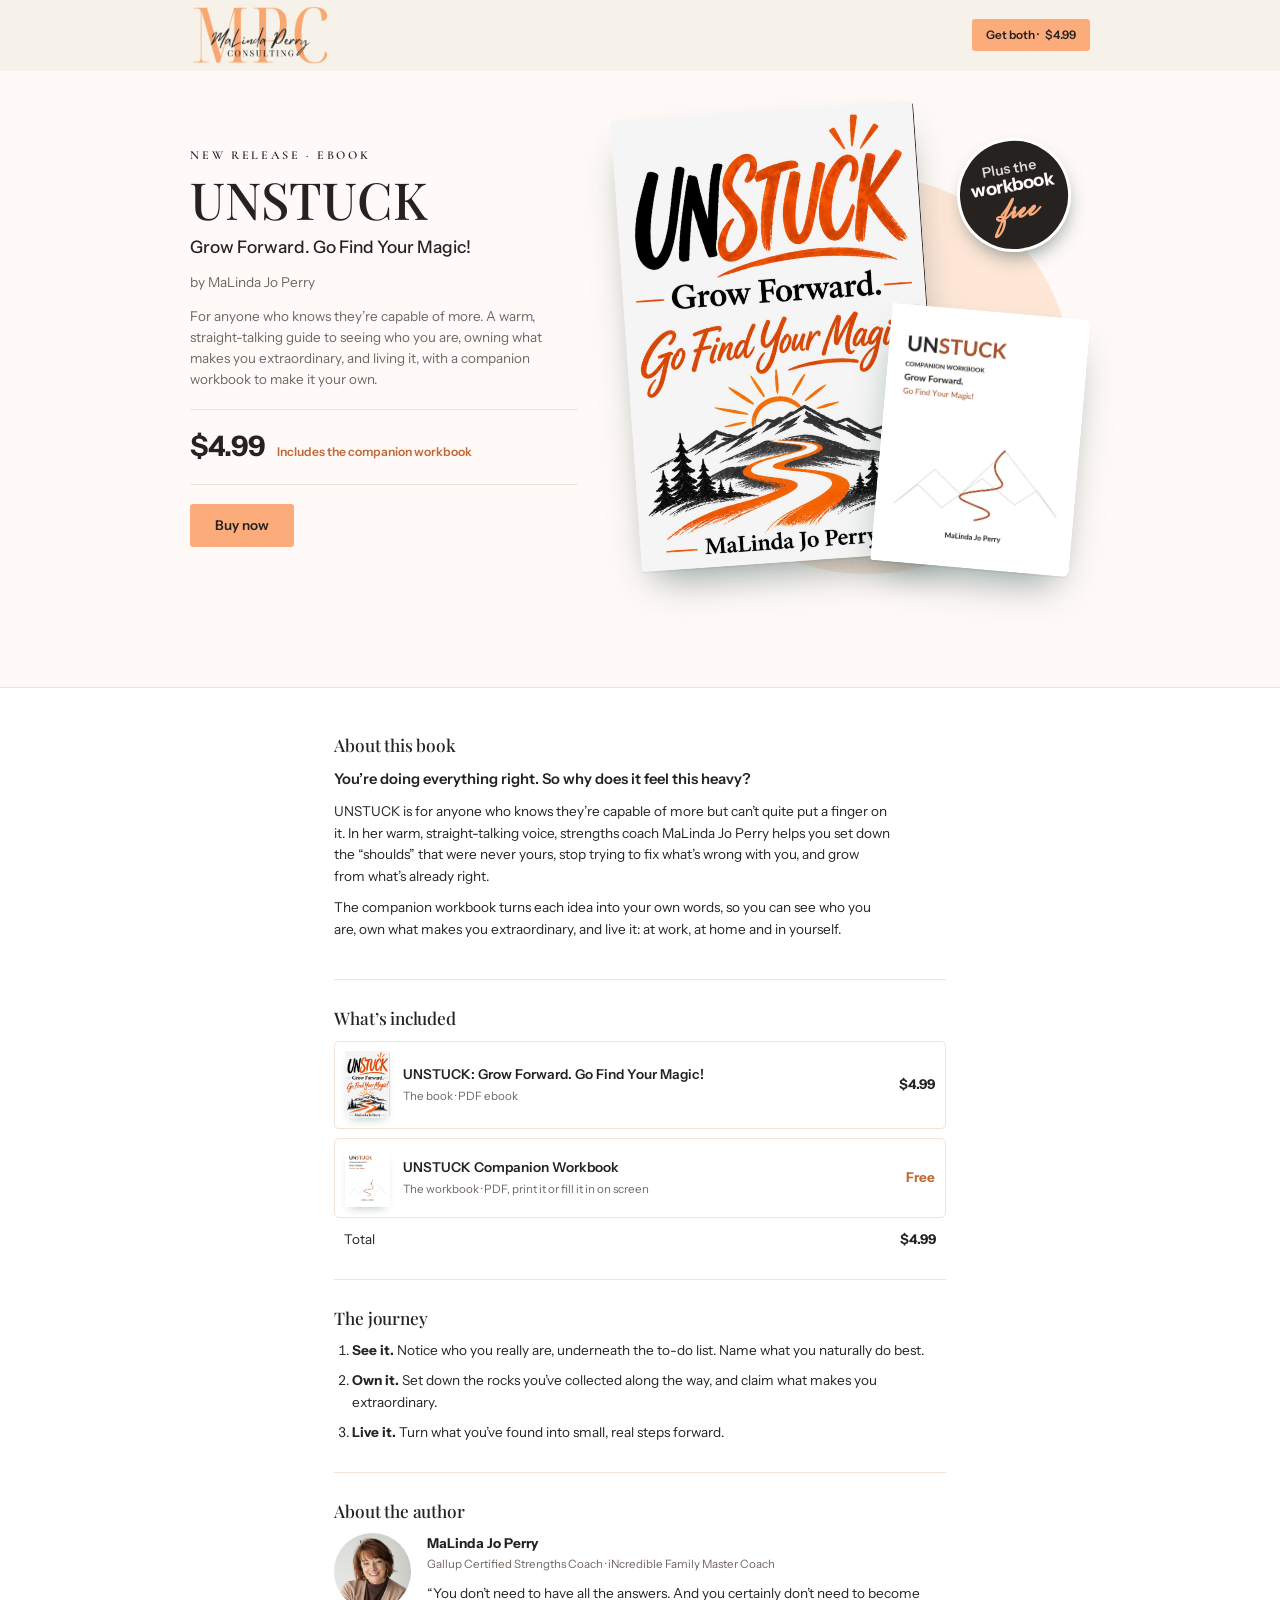
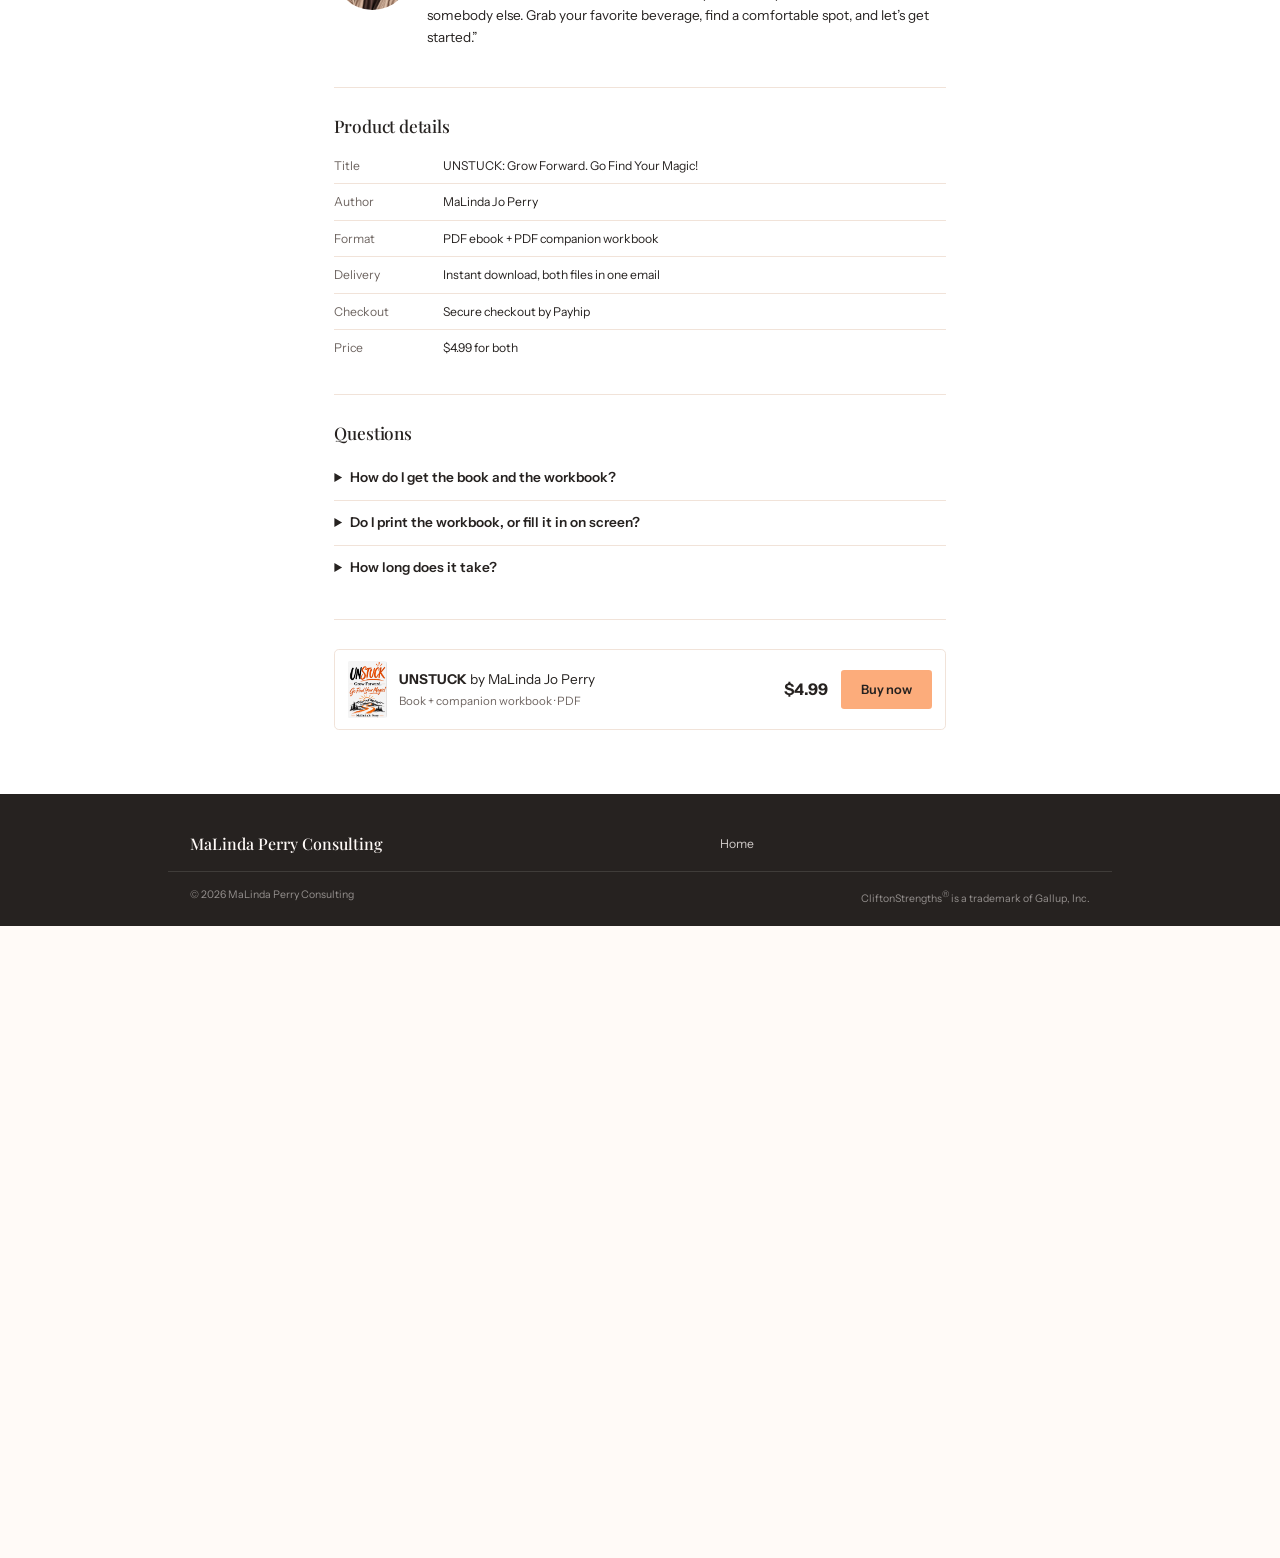
==== commit 7e9ef441: "Site matches the logo: peach and charcoal on warm white, Playfair headings, spaced serif labels, sig" ====
--- a/public/index.html
+++ b/public/index.html
@@ -12,15 +12,15 @@
   <meta property="og:image" content="https://malindaperryconsulting.com/images/books/unstuck.jpg">
   <meta property="og:url" content="https://malindaperryconsulting.com/">
   <meta name="twitter:card" content="summary_large_image">
-  <meta name="theme-color" content="#F7F1E8">
+  <meta name="theme-color" content="#FFFAF7">
   <link rel="icon" href="images/favicon-32.png" sizes="32x32" type="image/png">
   <link rel="icon" href="images/favicon-48.png" sizes="48x48" type="image/png">
   <link rel="icon" href="images/icon-512.png" sizes="512x512" type="image/png">
   <link rel="apple-touch-icon" href="images/apple-touch-icon.png">
   <link rel="preconnect" href="https://fonts.googleapis.com">
   <link rel="preconnect" href="https://fonts.gstatic.com" crossorigin>
-  <link href="https://fonts.googleapis.com/css2?family=Instrument+Sans:wght@400;500;600;700&family=Caveat:wght@600&display=swap" rel="stylesheet">
-  <link rel="stylesheet" href="css/site.css?v=39">
+  <link href="https://fonts.googleapis.com/css2?family=Playfair+Display:wght@400;500;600;700&family=Cormorant+Garamond:wght@500;600&family=Mrs+Saint+Delafield&family=Instrument+Sans:wght@400;500;600;700&display=swap" rel="stylesheet">
+  <link rel="stylesheet" href="css/site.css?v=43">
 </head>
 <body class="sales-page">
   <a class="skip" href="#main">Skip to content</a>
--- a/public/css/site.css
+++ b/public/css/site.css
@@ -462,7 +462,7 @@
 .start-steps h2 { font-size: 1.35rem; line-height: 1.2; letter-spacing: -.02em; margin: 6px 0 6px; }
 .start-steps p { margin: 0 0 12px; font-size: 1.02rem; }
 .letter-close { font: 700 1.6rem/1.2 var(--display); letter-spacing: -.03em; color: var(--espresso) !important; margin: 30px 0 0; }
-.signature { font: 600 3.2rem/1 "Caveat", cursive; color: var(--terracotta-hi) !important; margin: 10px 0 4px; transform: rotate(-3deg); transform-origin: left; }
+.signature { font: 600 3.2rem/1 "Mrs Saint Delafield", cursive; color: var(--terracotta-hi) !important; margin: 10px 0 4px; transform: rotate(-3deg); transform-origin: left; }
 .sig-title { font-size: .92rem; color: var(--muted) !important; }
 
 @media (max-width: 760px) {
@@ -615,7 +615,7 @@
 .ba-badge { position: absolute; z-index: 4; right: 1%; top: 3%; width: 28%; aspect-ratio: 1; border-radius: 50%; background: var(--espresso); color: var(--cream); display: flex; flex-direction: column; align-items: center; justify-content: center; text-align: center; transform: rotate(-10deg); box-shadow: 0 12px 26px -10px rgba(22, 58, 60, .6); border: 4px solid var(--paper); container-type: inline-size; }
 .ba-badge small { font-size: 13cqw; font-weight: 600; opacity: .85; line-height: 1.1; }
 .ba-badge b { font-size: 17cqw; font-weight: 700; line-height: 1.05; letter-spacing: -.02em; }
-.ba-badge em { font: 600 30cqw/0.9 "Caveat", cursive; color: var(--terracotta); margin-top: 2cqw; }
+.ba-badge em { font: 600 30cqw/0.9 "Mrs Saint Delafield", cursive; color: var(--terracotta); margin-top: 2cqw; }
 
 /* Workbook cover, drawn in HTML until there is a real image */
 .wb-cover { position: absolute; inset: 0; background: #FFFCF7; border-radius: inherit; overflow: hidden; display: flex; flex-direction: column; align-items: center; text-align: center; padding: 11cqw 8cqw 8cqw; border-left: 3cqw solid var(--terracotta); color: #1b1b1b; }
@@ -634,7 +634,7 @@
 .bm-label { font-size: .82rem; font-weight: 600; color: var(--muted); }
 .bm-price { font-size: 1.6rem; font-weight: 700; line-height: 1.1; color: var(--espresso); letter-spacing: -.02em; }
 .bm-free { background: var(--apricot-soft); }
-.bm-free .bm-price { font: 600 2rem/1 "Caveat", cursive; color: var(--terracotta-hi); letter-spacing: 0; }
+.bm-free .bm-price { font: 600 2rem/1 "Mrs Saint Delafield", cursive; color: var(--terracotta-hi); letter-spacing: 0; }
 .bm-op { align-self: center; font-size: 1.5rem; font-weight: 700; color: var(--terracotta-hi); }
 
 /* Book card on the homepage: "+ free workbook" ribbon on the cover */
@@ -776,5 +776,45 @@
 .brand-logo { height: 72px; }
 @media (max-width: 860px) { :root { --header-h: 72px; } .brand-logo { height: 56px; } }
 
+/* =============================================================
+   LOGO THEME (preview): peach + charcoal on warm white,
+   Didone serif headings, spaced serif caps, signature script
+   ============================================================= */
+:root {
+  --cream: #FFFAF7;
+  --cream-2: #FBF0E8;
+  --paper: #FFFFFF;
+  --espresso: #262220;        /* charcoal, like the logo's script */
+  --espresso-2: #36302D;
+  --muted: #6F6662;
+  --line: #F1E3D9;
+  --terracotta: #FCAC7B;      /* the logo's peach */
+  --terracotta-hi: #F4955C;
+  --apricot: #FDD3B8;
+  --apricot-soft: #FEE9DC;
+  --lagoon: #8A5A3C;
+  --lagoon-dark: #2E2926;
+  --on-dark: rgba(255, 250, 247, .78);
+  --display: "Playfair Display", "Bodoni Moda", Georgia, serif;
+}
+h1, h2, h3 { font-weight: 500; letter-spacing: -.01em; line-height: 1.08; }
+.hero h1, .listing h1 { font-weight: 500; letter-spacing: 0; }
+.statement p, .feel-big, .feel-card p, .from-me blockquote p, .trio-card h3, .letter-close, .nav a,
+.event-date .d, .ribbon-track span, .new-round-main, .cover-art b, .get-card h3, .footer-brand { letter-spacing: 0; font-weight: 500; }
+/* Small labels in spaced serif capitals, like "CONSULTING" */
+.kicker, .li-type, .see-own-live {
+  font-family: "Cormorant Garamond", Georgia, serif; font-weight: 600; text-transform: uppercase;
+  letter-spacing: .22em; font-size: .95rem; color: var(--espresso);
+}
+.kicker::before { background: var(--terracotta) !important; }
+/* Signature script runs smaller than Caveat did, so give it room */
+.signature { font-size: 4.2rem; color: var(--espresso) !important; transform: none; }
+.ba-badge em { font-size: 34cqw; color: var(--terracotta); }
+.bm-free .bm-price { font-size: 2.6rem; }
+/* Buttons: peach with charcoal text */
+.btn-primary { background: var(--terracotta); color: var(--espresso); }
+.btn-primary:hover { background: var(--terracotta-hi); }
+.li-incl, .lg-cap b, .pl-free { color: #C26A35; }
+
 /* Desktop: show everything at 80% scale, like the browser zoomed to 80%. Phones and tablets stay at 100%. */
 @media (min-width: 1100px) { html { zoom: .8; } }
